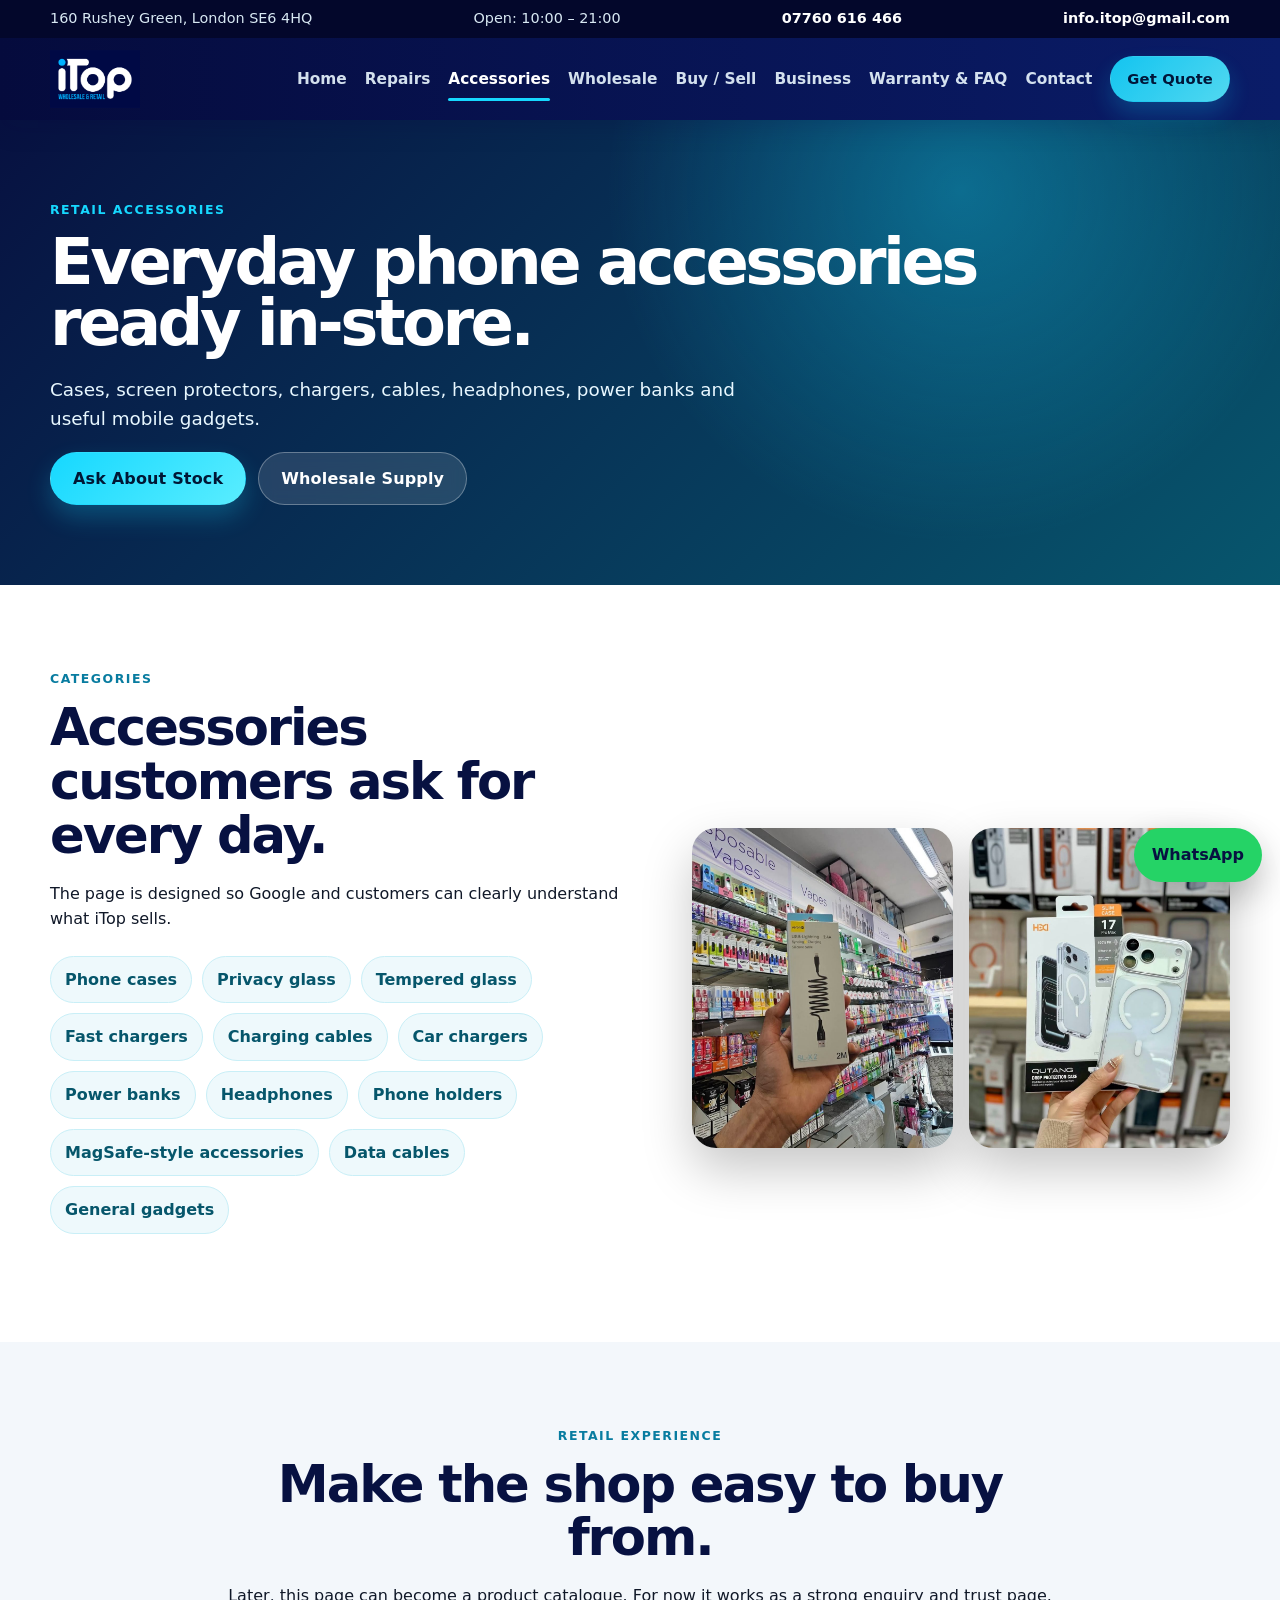
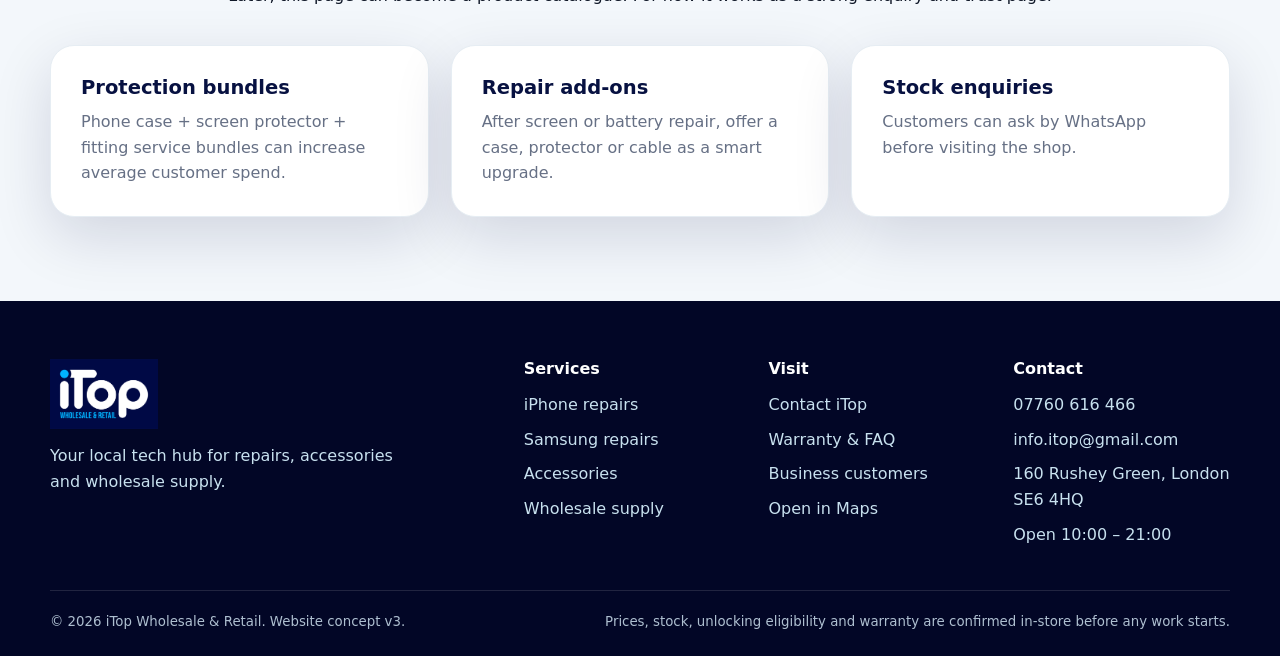
==== accessories.html @ 9099ae8b "Add files via upload updated" ====
<!doctype html>
<html lang="en">
<head>
  <meta charset="utf-8" />
  <meta name="viewport" content="width=device-width, initial-scale=1" />
  <meta name="description" content="Phone cases, screen protectors, chargers, cables, power banks and mobile accessories at iTop in Catford." />
  <meta name="theme-color" content="#050b3d" />
  <title>Accessories | iTop Retail Phone Cases, Chargers & Gadgets</title>
  <link rel="icon" href="assets/images/favicon.png" />
  <link rel="preload" as="image" href="assets/images/itop-logo-white.png" />
  <link rel="stylesheet" href="assets/css/style.css" />
  
  
</head>
<body>
  <a class="skip-link" href="#main">Skip to content</a>

  <header class="site-header" id="top">
    <div class="top-strip">
      <div class="container top-strip__inner">
        <span>160 Rushey Green, London SE6 4HQ</span>
        <span>Open: 10:00 – 21:00</span>
        <a href="tel:+447760616466">07760 616 466</a>
        <a href="mailto:info.itop@gmail.com">info.itop@gmail.com</a>
      </div>
    </div>

    <nav class="navbar" aria-label="Main navigation">
      <div class="container nav-inner">
        <a class="brand" href="index.html" aria-label="iTop home">
          <img src="assets/images/itop-logo-white.png" alt="iTop Wholesale & Retail" />
        </a>
        <button class="nav-toggle" type="button" aria-label="Open menu" aria-expanded="false" data-nav-toggle>
          <span></span><span></span><span></span>
        </button>
        <div class="nav-menu" data-nav-menu>
          <a class="" href="index.html">Home</a>
            <a class="" href="repairs.html">Repairs</a>
            <a class="active" href="accessories.html">Accessories</a>
            <a class="" href="wholesale.html">Wholesale</a>
            <a class="" href="buy-sell.html">Buy / Sell</a>
            <a class="" href="business-customers.html">Business</a>
            <a class="" href="warranty-faq.html">Warranty & FAQ</a>
            <a class="" href="contact.html">Contact</a>
          <a class="btn btn--small btn--cyan" href="contact.html#enquiry">Get Quote</a>
        </div>
      </div>
    </nav>
  </header>

  <main id="main">

    <section class="page-hero page-hero--accessories">
      <div class="container page-hero__inner">
        <p class="eyebrow">Retail accessories</p>
        <h1>Everyday phone accessories ready in-store.</h1>
        <p>Cases, screen protectors, chargers, cables, headphones, power banks and useful mobile gadgets.</p>
        <div class="hero__actions"><a class="btn btn--cyan" href="contact.html#enquiry">Ask About Stock</a><a class="btn btn--ghost" href="wholesale.html">Wholesale Supply</a></div>
      </div>
    </section>

    <section class="section">
      <div class="container accessories-layout accessories-layout--light">
        <div>
          <p class="eyebrow eyebrow--dark">Categories</p>
          <h2>Accessories customers ask for every day.</h2>
          <p>The page is designed so Google and customers can clearly understand what iTop sells.</p>
          <div class="pill-grid pill-grid--light"><span>Phone cases</span><span>Privacy glass</span><span>Tempered glass</span><span>Fast chargers</span><span>Charging cables</span><span>Car chargers</span><span>Power banks</span><span>Headphones</span><span>Phone holders</span><span>MagSafe-style accessories</span><span>Data cables</span><span>General gadgets</span></div>
        </div>
        <div class="image-stack"><img src="assets/images/accessories-wall.jpg" alt="Accessories wall in iTop" /><img src="assets/images/product-case.jpg" alt="Phone case product" /></div>
      </div>
    </section>

    <section class="section section--soft">
      <div class="container">
        <div class="section-head section-head--center"><p class="eyebrow eyebrow--dark">Retail experience</p><h2>Make the shop easy to buy from.</h2><p>Later, this page can become a product catalogue. For now it works as a strong enquiry and trust page.</p></div>
        <div class="grid grid--3">
          <article class="info-card"><h3>Protection bundles</h3><p>Phone case + screen protector + fitting service bundles can increase average customer spend.</p></article>
          <article class="info-card"><h3>Repair add-ons</h3><p>After screen or battery repair, offer a case, protector or cable as a smart upgrade.</p></article>
          <article class="info-card"><h3>Stock enquiries</h3><p>Customers can ask by WhatsApp before visiting the shop.</p></article>
        </div>
      </div>
    </section>

  </main>

  <footer class="footer">
    <div class="container footer__inner">
      <div class="footer__brand">
        <img src="assets/images/itop-logo-white.png" alt="iTop Wholesale & Retail" />
        <p>Your local tech hub for repairs, accessories and wholesale supply.</p>
      </div>
      <div class="footer__columns">
        <div>
          <h3>Services</h3>
          <a href="repairs.html">iPhone repairs</a>
          <a href="repairs.html#samsung">Samsung repairs</a>
          <a href="accessories.html">Accessories</a>
          <a href="wholesale.html">Wholesale supply</a>
        </div>
        <div>
          <h3>Visit</h3>
          <a href="contact.html">Contact iTop</a>
          <a href="warranty-faq.html">Warranty & FAQ</a>
          <a href="business-customers.html">Business customers</a>
          <a href="https://www.google.com/maps/search/?api=1&query=160%20Rushey%20Green%2C%20London%20SE6%204HQ" target="_blank" rel="noopener">Open in Maps</a>
        </div>
        <div>
          <h3>Contact</h3>
          <a href="tel:+447760616466">07760 616 466</a>
          <a href="mailto:info.itop@gmail.com">info.itop@gmail.com</a>
          <span>160 Rushey Green, London SE6 4HQ</span>
          <span>Open 10:00 – 21:00</span>
        </div>
      </div>
    </div>
    <div class="container footer__bottom">
      <small>© <span id="year"></span> iTop Wholesale & Retail. Website concept v3.</small>
      <small>Prices, stock, unlocking eligibility and warranty are confirmed in-store before any work starts.</small>
    </div>
  </footer>

  <a class="floating-whatsapp" href="https://wa.me/447760616466?text=Hi%20iTop%2C%20I%20need%20help%20with%20a%20repair%20or%20product." target="_blank" rel="noopener" aria-label="Chat with iTop on WhatsApp">WhatsApp</a>

  <script src="assets/js/main.js"></script>
</body>
</html>
---- assets/css/style.css ----
:root{
  --navy:#050b3d;
  --navy-2:#081452;
  --cyan:#16d8ff;
  --cyan-2:#09b5dc;
  --ink:#101828;
  --muted:#667085;
  --soft:#f3f7fb;
  --white:#ffffff;
  --line:#e6edf3;
  --shadow:0 20px 60px rgba(5,11,61,.14);
  --radius:24px;
  --container:1180px;
}
*{box-sizing:border-box}
html{scroll-behavior:smooth}
body{margin:0;font-family:Inter, ui-sans-serif, system-ui, -apple-system, BlinkMacSystemFont, "Segoe UI", sans-serif;color:var(--ink);background:#fff;line-height:1.6}
a{color:inherit;text-decoration:none}
img{max-width:100%;display:block}
button,input,select,textarea{font:inherit}
.container{width:min(var(--container),calc(100% - 32px));margin-inline:auto}
.skip-link{position:absolute;left:-999px;top:12px;background:#fff;color:#000;padding:10px 14px;border-radius:10px;z-index:999}
.skip-link:focus{left:12px}
.site-header{position:sticky;top:0;z-index:50;background:var(--navy);box-shadow:0 8px 24px rgba(5,11,61,.16)}
.top-strip{background:#03072b;color:#d8e8f3;font-size:.9rem}
.top-strip__inner{display:flex;gap:18px;align-items:center;justify-content:space-between;min-height:38px;flex-wrap:wrap}
.top-strip a{color:#fff;font-weight:700}
.navbar{background:linear-gradient(90deg,var(--navy),#0a1c68)}
.nav-inner{height:82px;display:flex;align-items:center;justify-content:space-between;gap:22px}
.brand img{height:58px;width:auto;object-fit:contain}
.nav-menu{display:flex;align-items:center;gap:18px;font-weight:700;color:#eaf7ff;font-size:.96rem}
.nav-menu a{opacity:.9;position:relative;white-space:nowrap}
.nav-menu a:hover,.nav-menu a.active{opacity:1;color:#fff}
.nav-menu a.active:after{content:"";position:absolute;left:0;right:0;bottom:-10px;height:3px;border-radius:99px;background:var(--cyan)}
.nav-toggle{display:none;background:transparent;border:0;width:42px;height:42px;gap:6px;flex-direction:column;justify-content:center;align-items:center;cursor:pointer}
.nav-toggle span{display:block;width:24px;height:2px;background:#fff;border-radius:99px}
.btn{display:inline-flex;align-items:center;justify-content:center;gap:8px;border-radius:999px;padding:13px 22px;font-weight:800;letter-spacing:.01em;border:1px solid transparent;transition:.2s ease;cursor:pointer;text-align:center}
.btn:hover{transform:translateY(-2px)}
.btn--small{padding:10px 16px;font-size:.92rem}
.btn--cyan{background:linear-gradient(135deg,var(--cyan),#59edff);color:#001735;box-shadow:0 12px 24px rgba(22,216,255,.24)}
.btn--ghost{background:rgba(255,255,255,.12);border-color:rgba(255,255,255,.3);color:#fff;backdrop-filter:blur(8px)}
.btn--navy{background:var(--navy);color:#fff}
.btn--outline{border-color:#c9d8e8;color:var(--navy);background:#fff}
.btn--full{width:100%}
.hero,.page-hero{position:relative;isolation:isolate;overflow:hidden;background:var(--navy);color:#fff}
.hero{min-height:680px;display:flex;align-items:center}
.hero__bg{position:absolute;inset:0;background:url('../images/shop-front.jpg') center/cover no-repeat;z-index:-2;transform:scale(1.02)}
.hero__overlay{position:absolute;inset:0;background:radial-gradient(circle at 70% 20%,rgba(22,216,255,.28),transparent 34%),linear-gradient(90deg,rgba(5,11,61,.96),rgba(5,11,61,.73) 45%,rgba(5,11,61,.38));z-index:-1}
.hero__content{padding:84px 0;max-width:1180px}
.eyebrow{margin:0 0 12px;color:var(--cyan);font-weight:900;text-transform:uppercase;letter-spacing:.12em;font-size:.78rem}
.eyebrow--dark{color:#087ca0}
h1,.h1{font-size:clamp(2.45rem,6vw,5.2rem);line-height:.96;margin:0 0 20px;letter-spacing:-.055em;max-width:920px}
h2{font-size:clamp(1.9rem,4vw,3.2rem);line-height:1.05;margin:0 0 18px;letter-spacing:-.04em;color:#071141}
h3{font-size:1.22rem;line-height:1.2;margin:0 0 10px;color:#071141}
p{margin:0 0 18px}.hero__lead{font-size:clamp(1.15rem,2.4vw,1.55rem);max-width:720px;color:#eaf7ff}.hero__subline{font-size:1.05rem;color:#cdeefa;font-weight:800}.hero__actions,.section-actions,.visit-actions{display:flex;gap:12px;flex-wrap:wrap;align-items:center}.hero__trust{display:grid;grid-template-columns:repeat(4,minmax(0,1fr));gap:12px;margin-top:38px;max-width:980px}.hero__trust span{padding:14px 16px;border:1px solid rgba(255,255,255,.22);border-radius:18px;background:rgba(255,255,255,.1);backdrop-filter:blur(10px);font-weight:800;color:#fff}.section{padding:84px 0}.section--soft{background:var(--soft)}.section--navy{background:linear-gradient(135deg,var(--navy),#071c66);color:#fff}.section--navy h2,.section--navy h3,.section--navy p{color:#fff}.section--cta{background:linear-gradient(135deg,#071141,#102b88);color:#fff}.section--cta h2{color:#fff}.grid{display:grid;gap:22px}.grid--3{grid-template-columns:repeat(3,minmax(0,1fr))}.grid--4{grid-template-columns:repeat(4,minmax(0,1fr))}.quick-cards{padding:34px 0;background:#fff;margin-top:-64px;position:relative;z-index:4}.service-card,.info-card,.review-card,.warranty-card,.address-card,.repair-panel,.shop-card,.cta-card{border-radius:var(--radius);background:#fff;box-shadow:var(--shadow);border:1px solid var(--line)}.service-card{padding:28px;min-height:238px;transition:.2s ease}.service-card:hover{transform:translateY(-6px);border-color:rgba(22,216,255,.45)}.service-card__icon{display:grid;place-items:center;width:54px;height:54px;border-radius:18px;background:rgba(22,216,255,.14);font-size:1.55rem;margin-bottom:16px}.service-card h2{font-size:1.35rem;margin-bottom:10px}.service-card p,.info-card p,.review-card p,.warranty-card p{color:var(--muted);margin:0}.split{display:grid;grid-template-columns:1.05fr .85fr;gap:42px;align-items:center}.split--reverse{grid-template-columns:.85fr 1.05fr}.split__content>p:not(.eyebrow){font-size:1.05rem;color:var(--muted);max-width:720px}.repair-list,.pill-grid{display:flex;flex-wrap:wrap;gap:10px;margin:24px 0}.repair-list span,.pill-grid span{padding:10px 14px;background:#eef9fc;border:1px solid #c9eff7;color:#06566b;border-radius:999px;font-weight:800}.repair-panel{padding:32px;background:linear-gradient(180deg,#fff,#f7fbff)}.mini-label{display:inline-flex;padding:8px 12px;border-radius:999px;background:#e7fbff;color:#066a82;font-weight:900;font-size:.78rem;text-transform:uppercase;letter-spacing:.1em;margin-bottom:18px}.feature-list,.check-list{padding:0;margin:16px 0 0;list-style:none}.feature-list li,.check-list li{position:relative;padding-left:28px;margin:12px 0;color:#344054}.feature-list li:before,.check-list li:before{content:"✓";position:absolute;left:0;top:0;color:#06a7c8;font-weight:900}.message-preview{margin-top:22px;background:#eef6ff;border:1px solid #d0e6ff;border-radius:18px;padding:18px;color:#123b5f;font-weight:700}.section-head{max-width:850px;margin-bottom:36px}.section-head--center{text-align:center;margin-inline:auto}.warranty-grid{align-items:stretch}.warranty-card{padding:30px}.warranty-card span{display:inline-block;color:#087ca0;font-weight:900;text-transform:uppercase;letter-spacing:.1em;margin-bottom:8px}.warranty-card--featured{background:linear-gradient(135deg,var(--navy),#102b88);color:#fff;transform:scale(1.02)}.warranty-card--featured h3,.warranty-card--featured p{color:#fff}.small-note{margin:22px auto 0;text-align:center;color:var(--muted);font-size:.95rem;max-width:820px}.accessories-layout{display:grid;grid-template-columns:1fr .9fr;gap:44px;align-items:center}.accessories-layout--light h2{color:#071141}.pill-grid span{background:rgba(255,255,255,.1);border-color:rgba(255,255,255,.22);color:#fff}.pill-grid--light span{background:#eef9fc;border-color:#c9eff7;color:#06566b}.image-stack{display:grid;grid-template-columns:1fr 1fr;gap:16px;align-items:end}.image-stack img{height:320px;width:100%;object-fit:cover;border-radius:24px;box-shadow:0 22px 50px rgba(0,0,0,.22)}.image-stack img:first-child{margin-top:48px}.info-card{padding:30px}.review-card{padding:28px}.stars{color:#ffb800;letter-spacing:.08em;font-weight:900;margin-bottom:12px}.review-card strong{display:block;margin-top:18px;color:#071141}.cta-card{padding:38px;background:linear-gradient(135deg,rgba(255,255,255,.12),rgba(255,255,255,.05));border-color:rgba(255,255,255,.18);display:flex;align-items:center;justify-content:space-between;gap:22px}.cta-card p{color:#dbefff}.page-hero{min-height:420px;display:flex;align-items:center;background:radial-gradient(circle at 75% 15%,rgba(22,216,255,.28),transparent 34%),linear-gradient(135deg,var(--navy),#102b88)}.page-hero__inner{padding:80px 0}.page-hero h1{font-size:clamp(2.1rem,5vw,4.4rem);max-width:960px}.page-hero p:not(.eyebrow){max-width:720px;color:#e7f7ff;font-size:1.15rem}.page-hero--accessories{background:radial-gradient(circle at 75% 15%,rgba(22,216,255,.32),transparent 34%),linear-gradient(135deg,#071141,#07566d)}.page-hero--wholesale{background:radial-gradient(circle at 75% 15%,rgba(22,216,255,.28),transparent 34%),linear-gradient(135deg,#050b3d,#174499)}.page-hero--buy{background:radial-gradient(circle at 75% 15%,rgba(22,216,255,.25),transparent 34%),linear-gradient(135deg,#050b3d,#092043)}.page-hero--business{background:radial-gradient(circle at 75% 15%,rgba(22,216,255,.28),transparent 34%),linear-gradient(135deg,#050b3d,#143a68)}.page-hero--warranty{background:radial-gradient(circle at 75% 15%,rgba(22,216,255,.28),transparent 34%),linear-gradient(135deg,#050b3d,#0a2670)}.page-hero--contact{background:radial-gradient(circle at 75% 15%,rgba(22,216,255,.3),transparent 34%),linear-gradient(135deg,#050b3d,#08374a)}.step-list{padding:0;margin:24px 0 0;list-style:none;counter-reset:step}.step-list li{display:grid;grid-template-columns:48px 1fr;gap:14px;align-items:start;margin:18px 0}.step-list li:before{counter-increment:step;content:counter(step);display:grid;place-items:center;width:44px;height:44px;border-radius:16px;background:var(--navy);color:#fff;font-weight:900}.step-list span{display:block;color:var(--muted);margin-top:3px}.shop-card{overflow:hidden}.shop-card img{width:100%;height:430px;object-fit:cover}.enquiry-layout{display:grid;grid-template-columns:.85fr 1fr;gap:40px;align-items:start}.contact-mini{background:rgba(255,255,255,.1);border:1px solid rgba(255,255,255,.18);border-radius:20px;padding:20px;margin-top:24px;color:#eaf7ff}.contact-mini a{color:#fff;font-weight:800}.enquiry-form{display:grid;gap:16px;padding:28px;border-radius:var(--radius);background:#fff;color:var(--ink);box-shadow:var(--shadow)}.enquiry-form label{display:grid;gap:7px;color:#344054;font-weight:800}.enquiry-form input,.enquiry-form select,.enquiry-form textarea{width:100%;border:1px solid #d8e4ef;border-radius:14px;padding:13px 14px;background:#fff;color:#111827;outline:none}.enquiry-form input:focus,.enquiry-form select:focus,.enquiry-form textarea:focus{border-color:var(--cyan);box-shadow:0 0 0 4px rgba(22,216,255,.12)}.email-link{text-align:center;color:#071141;font-weight:900}.form-note{font-size:.92rem;color:var(--muted);text-align:center;margin:0}.visit-layout{display:grid;grid-template-columns:1fr .8fr;gap:38px;align-items:start}.address-card{padding:28px}.address-card img{height:74px;width:auto;margin-bottom:24px}.address-card div{border-top:1px solid var(--line);padding-top:16px;margin-top:16px}.address-card p{margin:4px 0 0;color:var(--muted)}.map-card{border-radius:var(--radius);overflow:hidden;box-shadow:var(--shadow);border:1px solid var(--line);height:420px}.map-card iframe{width:100%;height:100%;border:0}.faq-layout{display:grid;grid-template-columns:.75fr 1fr;gap:40px;align-items:start}.faq-list{display:grid;gap:14px}.faq-list details{border:1px solid var(--line);border-radius:18px;background:#fff;padding:18px 20px;box-shadow:0 10px 26px rgba(5,11,61,.06)}.faq-list summary{cursor:pointer;font-weight:900;color:#071141}.faq-list p{margin:12px 0 0;color:var(--muted)}.footer{background:#020626;color:#dbefff;padding:58px 0 24px}.footer__inner{display:grid;grid-template-columns:.9fr 1.5fr;gap:50px}.footer__brand img{height:70px;width:auto;margin-bottom:14px}.footer__brand p{color:#c8e1ef;max-width:360px}.footer__columns{display:grid;grid-template-columns:repeat(3,minmax(0,1fr));gap:28px}.footer__columns h3{font-size:1rem;color:#fff;margin-bottom:14px}.footer__columns a,.footer__columns span{display:block;color:#c8e1ef;margin:9px 0}.footer__bottom{border-top:1px solid rgba(255,255,255,.12);margin-top:34px;padding-top:20px;display:flex;justify-content:space-between;gap:18px;flex-wrap:wrap;color:#aebfd0}.floating-whatsapp{position:fixed;right:18px;bottom:18px;background:#25d366;color:#071141;font-weight:900;border-radius:999px;padding:14px 18px;box-shadow:0 14px 34px rgba(0,0,0,.24);z-index:60}
@media (max-width:1050px){.nav-menu{position:absolute;left:0;right:0;top:120px;background:#050b3d;display:none;flex-direction:column;align-items:stretch;padding:18px 24px 26px;border-top:1px solid rgba(255,255,255,.12)}.nav-menu.open{display:flex}.nav-menu a{padding:9px 0}.nav-menu a.active:after{display:none}.nav-toggle{display:flex}.hero__trust{grid-template-columns:repeat(2,minmax(0,1fr))}.grid--4{grid-template-columns:repeat(2,minmax(0,1fr))}.grid--3{grid-template-columns:repeat(2,minmax(0,1fr))}.split,.split--reverse,.accessories-layout,.enquiry-layout,.visit-layout,.faq-layout,.footer__inner{grid-template-columns:1fr}.brand img{height:54px}.quick-cards{margin-top:0}.hero{min-height:600px}}
@media (max-width:700px){.top-strip__inner{justify-content:center;text-align:center;gap:8px 14px;padding:8px 0}.nav-inner{height:76px}.brand img{height:46px}.hero{min-height:auto}.hero__content,.page-hero__inner{padding:58px 0}.hero__trust,.grid--4,.grid--3{grid-template-columns:1fr}.section{padding:58px 0}.hero__actions,.section-actions,.visit-actions{align-items:stretch;flex-direction:column}.btn{width:100%}.image-stack{grid-template-columns:1fr}.image-stack img{height:250px}.image-stack img:first-child{margin-top:0}.cta-card{flex-direction:column;align-items:stretch}.footer__columns{grid-template-columns:1fr}.footer__bottom{display:block}.floating-whatsapp{left:18px;text-align:center}.shop-card img{height:280px}.map-card{height:330px}h1,.h1{letter-spacing:-.04em}.page-hero h1{letter-spacing:-.04em}}
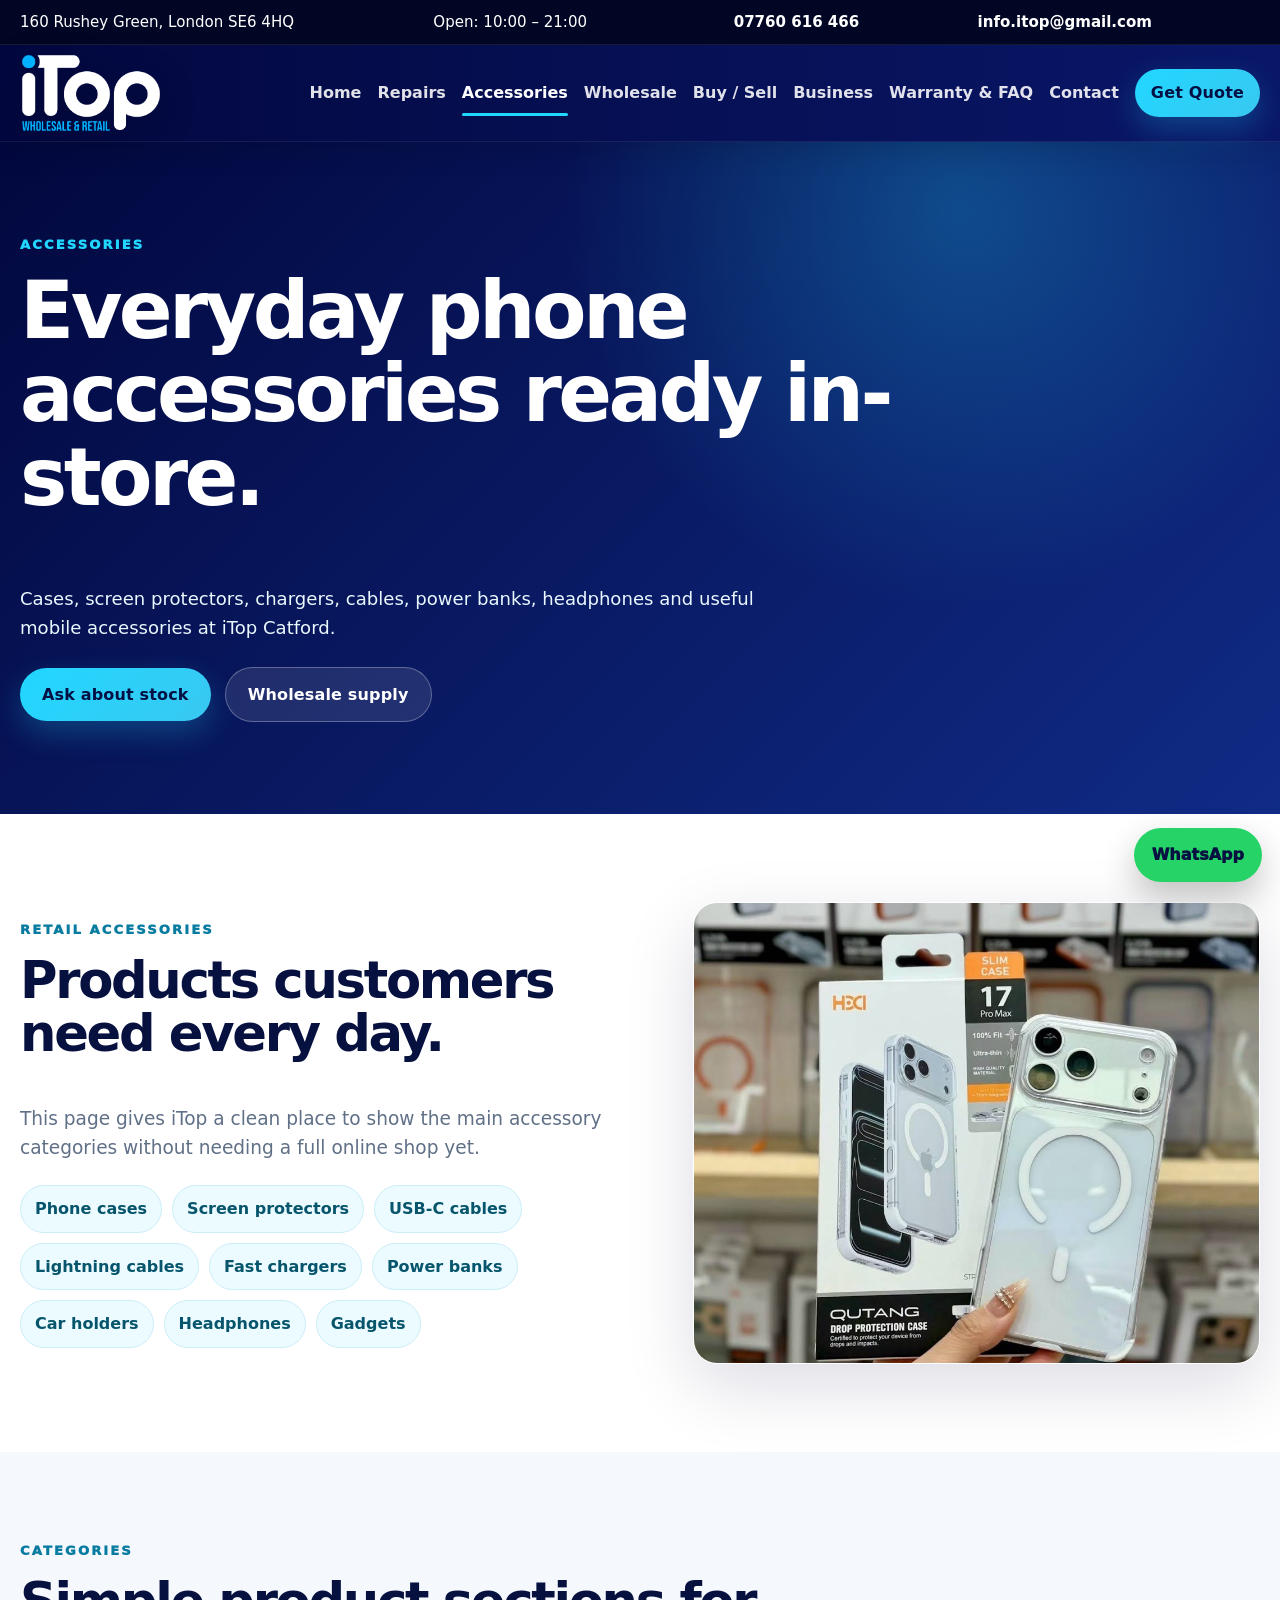
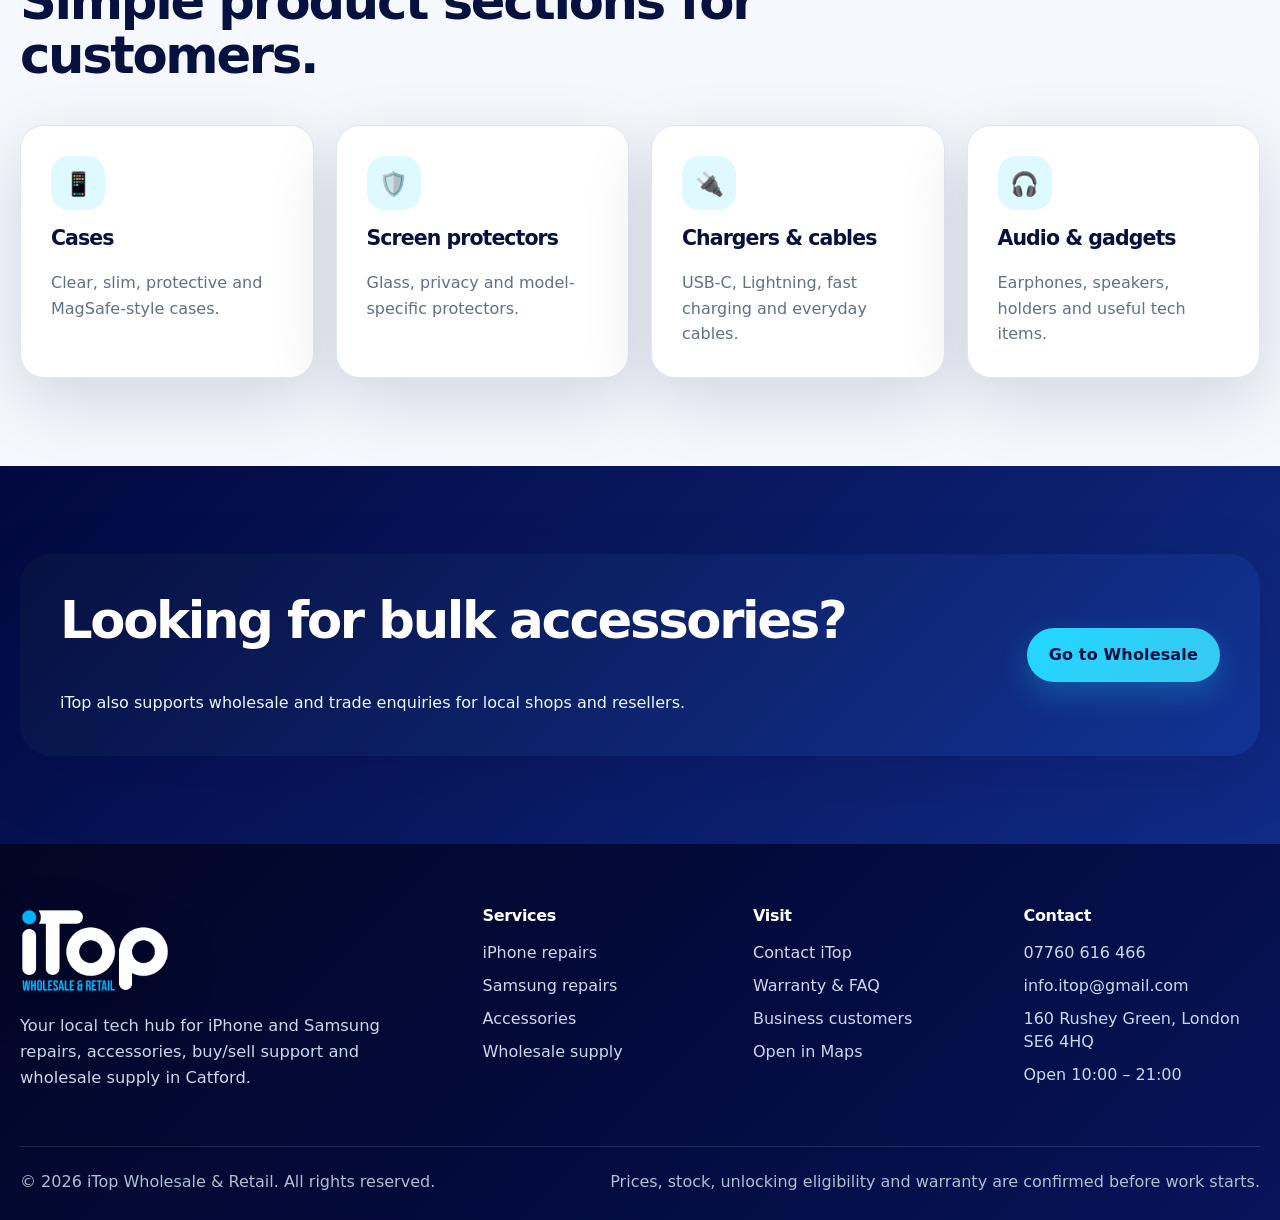
==== commit 13668afc: "Add files via upload" ====
--- a/accessories.html
+++ b/accessories.html
@@ -1,100 +1,73 @@
 <!doctype html>
 <html lang="en">
 <head>
-  <meta charset="utf-8" />
-  <meta name="viewport" content="width=device-width, initial-scale=1" />
-  <meta name="description" content="Phone cases, screen protectors, chargers, cables, power banks and mobile accessories at iTop in Catford." />
-  <meta name="theme-color" content="#050b3d" />
-  <title>Accessories | iTop Retail Phone Cases, Chargers & Gadgets</title>
-  <link rel="icon" href="assets/images/favicon.png" />
-  <link rel="preload" as="image" href="assets/images/itop-logo-white.png" />
-  <link rel="stylesheet" href="assets/css/style.css" />
-  
+  <meta charset="utf-8">
+  <meta name="viewport" content="width=device-width, initial-scale=1">
+  <meta name="description" content="Phone accessories at iTop Catford including cases, screen protectors, chargers, cables, power banks, headphones and gadgets.">
+  <meta name="theme-color" content="#02083f">
+  <title>Accessories | iTop Catford</title>
+  <link rel="icon" href="assets/images/favicon.png">
+  <link rel="preload" as="image" href="assets/images/logo-white-transparent.png">
+  <link rel="stylesheet" href="assets/css/style.css">
   
 </head>
 <body>
-  <a class="skip-link" href="#main">Skip to content</a>
-
-  <header class="site-header" id="top">
-    <div class="top-strip">
-      <div class="container top-strip__inner">
-        <span>160 Rushey Green, London SE6 4HQ</span>
-        <span>Open: 10:00 – 21:00</span>
-        <a href="tel:+447760616466">07760 616 466</a>
-        <a href="mailto:info.itop@gmail.com">info.itop@gmail.com</a>
+<a class="skip-link" href="#main">Skip to content</a>
+<header class="site-header">
+  <div class="top-strip">
+    <div class="container top-strip__inner">
+      <span>160 Rushey Green, London SE6 4HQ</span>
+      <span>Open: 10:00 – 21:00</span>
+      <a href="tel:+447760616466">07760 616 466</a>
+      <a class="hide-small" href="mailto:info.itop@gmail.com">info.itop@gmail.com</a>
+    </div>
+  </div>
+  <nav class="navbar" aria-label="Main navigation">
+    <div class="container nav-inner">
+      <a class="brand" href="index.html" aria-label="iTop home"><img src="assets/images/logo-white-transparent.png" alt="iTop Wholesale & Retail"></a>
+      <button class="nav-toggle" type="button" aria-label="Open menu" aria-expanded="false" data-nav-toggle><span></span><span></span><span></span></button>
+      <div class="nav-menu" data-nav-menu>
+        <a href="index.html" class="">Home</a>
+<a href="repairs.html" class="">Repairs</a>
+<a href="accessories.html" class="active">Accessories</a>
+<a href="wholesale.html" class="">Wholesale</a>
+<a href="buy-sell.html" class="">Buy / Sell</a>
+<a href="business-customers.html" class="">Business</a>
+<a href="warranty-faq.html" class="">Warranty & FAQ</a>
+<a href="contact.html" class="">Contact</a>
+        <a class="btn btn--small btn--cyan" href="contact.html#enquiry">Get Quote</a>
       </div>
     </div>
+  </nav>
+</header>
+<main id="main">
+<section class="page-hero">
+  <div class="container"><p class="eyebrow">Accessories</p><h1>Everyday phone accessories ready in-store.</h1><p>Cases, screen protectors, chargers, cables, power banks, headphones and useful mobile accessories at iTop Catford.</p><div class="section-actions"><a class="btn btn--cyan" href="contact.html#enquiry">Ask about stock</a><a class="btn btn--ghost" href="wholesale.html">Wholesale supply</a></div></div>
+</section>
+<section class="section">
+  <div class="container split">
+    <div><p class="eyebrow eyebrow--dark">Retail accessories</p><h2>Products customers need every day.</h2><p class="lead">This page gives iTop a clean place to show the main accessory categories without needing a full online shop yet.</p><div class="pill-list"><span>Phone cases</span><span>Screen protectors</span><span>USB-C cables</span><span>Lightning cables</span><span>Fast chargers</span><span>Power banks</span><span>Car holders</span><span>Headphones</span><span>Gadgets</span></div></div>
+    <div class="image-card"><img src="assets/images/product-case.jpg" alt="Phone case product at iTop"></div>
+  </div>
+</section>
+<section class="section section--soft">
+  <div class="container"><div class="section-head"><p class="eyebrow eyebrow--dark">Categories</p><h2>Simple product sections for customers.</h2></div><div class="grid grid--4"><article class="card"><span class="card-icon">📱</span><h3>Cases</h3><p>Clear, slim, protective and MagSafe-style cases.</p></article><article class="card"><span class="card-icon">🛡️</span><h3>Screen protectors</h3><p>Glass, privacy and model-specific protectors.</p></article><article class="card"><span class="card-icon">🔌</span><h3>Chargers & cables</h3><p>USB-C, Lightning, fast charging and everyday cables.</p></article><article class="card"><span class="card-icon">🎧</span><h3>Audio & gadgets</h3><p>Earphones, speakers, holders and useful tech items.</p></article></div></div>
+</section>
+<section class="section section--navy"><div class="container cta-band"><div><h2>Looking for bulk accessories?</h2><p>iTop also supports wholesale and trade enquiries for local shops and resellers.</p></div><a class="btn btn--cyan" href="wholesale.html">Go to Wholesale</a></div></section>
 
-    <nav class="navbar" aria-label="Main navigation">
-      <div class="container nav-inner">
-        <a class="brand" href="index.html" aria-label="iTop home">
-          <img src="assets/images/itop-logo-white.png" alt="iTop Wholesale & Retail" />
-        </a>
-        <button class="nav-toggle" type="button" aria-label="Open menu" aria-expanded="false" data-nav-toggle>
-          <span></span><span></span><span></span>
-        </button>
-        <div class="nav-menu" data-nav-menu>
-          <a class="" href="index.html">Home</a>
-            <a class="" href="repairs.html">Repairs</a>
-            <a class="active" href="accessories.html">Accessories</a>
-            <a class="" href="wholesale.html">Wholesale</a>
-            <a class="" href="buy-sell.html">Buy / Sell</a>
-            <a class="" href="business-customers.html">Business</a>
-            <a class="" href="warranty-faq.html">Warranty & FAQ</a>
-            <a class="" href="contact.html">Contact</a>
-          <a class="btn btn--small btn--cyan" href="contact.html#enquiry">Get Quote</a>
-        </div>
-      </div>
-    </nav>
-  </header>
-
-  <main id="main">
-
-    <section class="page-hero page-hero--accessories">
-      <div class="container page-hero__inner">
-        <p class="eyebrow">Retail accessories</p>
-        <h1>Everyday phone accessories ready in-store.</h1>
-        <p>Cases, screen protectors, chargers, cables, headphones, power banks and useful mobile gadgets.</p>
-        <div class="hero__actions"><a class="btn btn--cyan" href="contact.html#enquiry">Ask About Stock</a><a class="btn btn--ghost" href="wholesale.html">Wholesale Supply</a></div>
-      </div>
-    </section>
-
-    <section class="section">
-      <div class="container accessories-layout accessories-layout--light">
-        <div>
-          <p class="eyebrow eyebrow--dark">Categories</p>
-          <h2>Accessories customers ask for every day.</h2>
-          <p>The page is designed so Google and customers can clearly understand what iTop sells.</p>
-          <div class="pill-grid pill-grid--light"><span>Phone cases</span><span>Privacy glass</span><span>Tempered glass</span><span>Fast chargers</span><span>Charging cables</span><span>Car chargers</span><span>Power banks</span><span>Headphones</span><span>Phone holders</span><span>MagSafe-style accessories</span><span>Data cables</span><span>General gadgets</span></div>
-        </div>
-        <div class="image-stack"><img src="assets/images/accessories-wall.jpg" alt="Accessories wall in iTop" /><img src="assets/images/product-case.jpg" alt="Phone case product" /></div>
-      </div>
-    </section>
-
-    <section class="section section--soft">
-      <div class="container">
-        <div class="section-head section-head--center"><p class="eyebrow eyebrow--dark">Retail experience</p><h2>Make the shop easy to buy from.</h2><p>Later, this page can become a product catalogue. For now it works as a strong enquiry and trust page.</p></div>
-        <div class="grid grid--3">
-          <article class="info-card"><h3>Protection bundles</h3><p>Phone case + screen protector + fitting service bundles can increase average customer spend.</p></article>
-          <article class="info-card"><h3>Repair add-ons</h3><p>After screen or battery repair, offer a case, protector or cable as a smart upgrade.</p></article>
-          <article class="info-card"><h3>Stock enquiries</h3><p>Customers can ask by WhatsApp before visiting the shop.</p></article>
-        </div>
-      </div>
-    </section>
-
-  </main>
-
-  <footer class="footer">
-    <div class="container footer__inner">
+</main>
+<footer class="footer">
+  <div class="container">
+    <div class="footer__inner">
       <div class="footer__brand">
-        <img src="assets/images/itop-logo-white.png" alt="iTop Wholesale & Retail" />
-        <p>Your local tech hub for repairs, accessories and wholesale supply.</p>
+        <img src="assets/images/logo-white-transparent.png" alt="iTop Wholesale & Retail">
+        <p>Your local tech hub for iPhone and Samsung repairs, accessories, buy/sell support and wholesale supply in Catford.</p>
       </div>
       <div class="footer__columns">
         <div>
           <h3>Services</h3>
           <a href="repairs.html">iPhone repairs</a>
-          <a href="repairs.html#samsung">Samsung repairs</a>
+          <a href="repairs.html">Samsung repairs</a>
           <a href="accessories.html">Accessories</a>
           <a href="wholesale.html">Wholesale supply</a>
         </div>
@@ -103,7 +76,7 @@
           <a href="contact.html">Contact iTop</a>
           <a href="warranty-faq.html">Warranty & FAQ</a>
           <a href="business-customers.html">Business customers</a>
-          <a href="https://www.google.com/maps/search/?api=1&query=160%20Rushey%20Green%2C%20London%20SE6%204HQ" target="_blank" rel="noopener">Open in Maps</a>
+          <a href="https://www.google.com/maps/search/?api=1&query=160+Rushey+Green+London+SE6+4HQ" target="_blank" rel="noopener">Open in Maps</a>
         </div>
         <div>
           <h3>Contact</h3>
@@ -114,14 +87,13 @@
         </div>
       </div>
     </div>
-    <div class="container footer__bottom">
-      <small>© <span id="year"></span> iTop Wholesale & Retail. Website concept v3.</small>
-      <small>Prices, stock, unlocking eligibility and warranty are confirmed in-store before any work starts.</small>
+    <div class="footer__bottom">
+      <span>© 2026 iTop Wholesale & Retail. All rights reserved.</span>
+      <span>Prices, stock, unlocking eligibility and warranty are confirmed before work starts.</span>
     </div>
-  </footer>
-
-  <a class="floating-whatsapp" href="https://wa.me/447760616466?text=Hi%20iTop%2C%20I%20need%20help%20with%20a%20repair%20or%20product." target="_blank" rel="noopener" aria-label="Chat with iTop on WhatsApp">WhatsApp</a>
-
-  <script src="assets/js/main.js"></script>
+  </div>
+</footer>
+<a class="floating-whatsapp" href="https://wa.me/447760616466?text=Hi%20iTop%2C%20I%20would%20like%20to%20make%20an%20enquiry." target="_blank" rel="noopener">WhatsApp</a>
+<script src="assets/js/main.js"></script>
 </body>
 </html>
--- a/assets/css/style.css
+++ b/assets/css/style.css
@@ -1,17 +1,19 @@
-
 :root{
-  --navy:#050b3d;
-  --navy-2:#081452;
-  --cyan:#16d8ff;
-  --cyan-2:#09b5dc;
-  --ink:#101828;
-  --muted:#667085;
-  --soft:#f3f7fb;
+  --navy:#02083f;
+  --navy-2:#0a1768;
+  --navy-3:#102b86;
+  --cyan:#21d7ff;
+  --cyan-2:#08aede;
+  --green:#25d366;
+  --ink:#06113f;
+  --muted:#607087;
+  --soft:#f5f8fc;
+  --soft-2:#edf4fb;
   --white:#ffffff;
-  --line:#e6edf3;
-  --shadow:0 20px 60px rgba(5,11,61,.14);
+  --line:#dfe8f1;
+  --shadow:0 22px 70px rgba(2,8,63,.14);
   --radius:24px;
-  --container:1180px;
+  --container:1260px;
 }
 *{box-sizing:border-box}
 html{scroll-behavior:smooth}
@@ -19,40 +21,47 @@
 a{color:inherit;text-decoration:none}
 img{max-width:100%;display:block}
 button,input,select,textarea{font:inherit}
-.container{width:min(var(--container),calc(100% - 32px));margin-inline:auto}
-.skip-link{position:absolute;left:-999px;top:12px;background:#fff;color:#000;padding:10px 14px;border-radius:10px;z-index:999}
-.skip-link:focus{left:12px}
-.site-header{position:sticky;top:0;z-index:50;background:var(--navy);box-shadow:0 8px 24px rgba(5,11,61,.16)}
-.top-strip{background:#03072b;color:#d8e8f3;font-size:.9rem}
-.top-strip__inner{display:flex;gap:18px;align-items:center;justify-content:space-between;min-height:38px;flex-wrap:wrap}
-.top-strip a{color:#fff;font-weight:700}
-.navbar{background:linear-gradient(90deg,var(--navy),#0a1c68)}
-.nav-inner{height:82px;display:flex;align-items:center;justify-content:space-between;gap:22px}
-.brand img{height:58px;width:auto;object-fit:contain}
-.nav-menu{display:flex;align-items:center;gap:18px;font-weight:700;color:#eaf7ff;font-size:.96rem}
-.nav-menu a{opacity:.9;position:relative;white-space:nowrap}
-.nav-menu a:hover,.nav-menu a.active{opacity:1;color:#fff}
-.nav-menu a.active:after{content:"";position:absolute;left:0;right:0;bottom:-10px;height:3px;border-radius:99px;background:var(--cyan)}
-.nav-toggle{display:none;background:transparent;border:0;width:42px;height:42px;gap:6px;flex-direction:column;justify-content:center;align-items:center;cursor:pointer}
-.nav-toggle span{display:block;width:24px;height:2px;background:#fff;border-radius:99px}
-.btn{display:inline-flex;align-items:center;justify-content:center;gap:8px;border-radius:999px;padding:13px 22px;font-weight:800;letter-spacing:.01em;border:1px solid transparent;transition:.2s ease;cursor:pointer;text-align:center}
-.btn:hover{transform:translateY(-2px)}
-.btn--small{padding:10px 16px;font-size:.92rem}
-.btn--cyan{background:linear-gradient(135deg,var(--cyan),#59edff);color:#001735;box-shadow:0 12px 24px rgba(22,216,255,.24)}
-.btn--ghost{background:rgba(255,255,255,.12);border-color:rgba(255,255,255,.3);color:#fff;backdrop-filter:blur(8px)}
-.btn--navy{background:var(--navy);color:#fff}
-.btn--outline{border-color:#c9d8e8;color:var(--navy);background:#fff}
-.btn--full{width:100%}
-.hero,.page-hero{position:relative;isolation:isolate;overflow:hidden;background:var(--navy);color:#fff}
-.hero{min-height:680px;display:flex;align-items:center}
-.hero__bg{position:absolute;inset:0;background:url('../images/shop-front.jpg') center/cover no-repeat;z-index:-2;transform:scale(1.02)}
-.hero__overlay{position:absolute;inset:0;background:radial-gradient(circle at 70% 20%,rgba(22,216,255,.28),transparent 34%),linear-gradient(90deg,rgba(5,11,61,.96),rgba(5,11,61,.73) 45%,rgba(5,11,61,.38));z-index:-1}
-.hero__content{padding:84px 0;max-width:1180px}
-.eyebrow{margin:0 0 12px;color:var(--cyan);font-weight:900;text-transform:uppercase;letter-spacing:.12em;font-size:.78rem}
-.eyebrow--dark{color:#087ca0}
-h1,.h1{font-size:clamp(2.45rem,6vw,5.2rem);line-height:.96;margin:0 0 20px;letter-spacing:-.055em;max-width:920px}
-h2{font-size:clamp(1.9rem,4vw,3.2rem);line-height:1.05;margin:0 0 18px;letter-spacing:-.04em;color:#071141}
-h3{font-size:1.22rem;line-height:1.2;margin:0 0 10px;color:#071141}
-p{margin:0 0 18px}.hero__lead{font-size:clamp(1.15rem,2.4vw,1.55rem);max-width:720px;color:#eaf7ff}.hero__subline{font-size:1.05rem;color:#cdeefa;font-weight:800}.hero__actions,.section-actions,.visit-actions{display:flex;gap:12px;flex-wrap:wrap;align-items:center}.hero__trust{display:grid;grid-template-columns:repeat(4,minmax(0,1fr));gap:12px;margin-top:38px;max-width:980px}.hero__trust span{padding:14px 16px;border:1px solid rgba(255,255,255,.22);border-radius:18px;background:rgba(255,255,255,.1);backdrop-filter:blur(10px);font-weight:800;color:#fff}.section{padding:84px 0}.section--soft{background:var(--soft)}.section--navy{background:linear-gradient(135deg,var(--navy),#071c66);color:#fff}.section--navy h2,.section--navy h3,.section--navy p{color:#fff}.section--cta{background:linear-gradient(135deg,#071141,#102b88);color:#fff}.section--cta h2{color:#fff}.grid{display:grid;gap:22px}.grid--3{grid-template-columns:repeat(3,minmax(0,1fr))}.grid--4{grid-template-columns:repeat(4,minmax(0,1fr))}.quick-cards{padding:34px 0;background:#fff;margin-top:-64px;position:relative;z-index:4}.service-card,.info-card,.review-card,.warranty-card,.address-card,.repair-panel,.shop-card,.cta-card{border-radius:var(--radius);background:#fff;box-shadow:var(--shadow);border:1px solid var(--line)}.service-card{padding:28px;min-height:238px;transition:.2s ease}.service-card:hover{transform:translateY(-6px);border-color:rgba(22,216,255,.45)}.service-card__icon{display:grid;place-items:center;width:54px;height:54px;border-radius:18px;background:rgba(22,216,255,.14);font-size:1.55rem;margin-bottom:16px}.service-card h2{font-size:1.35rem;margin-bottom:10px}.service-card p,.info-card p,.review-card p,.warranty-card p{color:var(--muted);margin:0}.split{display:grid;grid-template-columns:1.05fr .85fr;gap:42px;align-items:center}.split--reverse{grid-template-columns:.85fr 1.05fr}.split__content>p:not(.eyebrow){font-size:1.05rem;color:var(--muted);max-width:720px}.repair-list,.pill-grid{display:flex;flex-wrap:wrap;gap:10px;margin:24px 0}.repair-list span,.pill-grid span{padding:10px 14px;background:#eef9fc;border:1px solid #c9eff7;color:#06566b;border-radius:999px;font-weight:800}.repair-panel{padding:32px;background:linear-gradient(180deg,#fff,#f7fbff)}.mini-label{display:inline-flex;padding:8px 12px;border-radius:999px;background:#e7fbff;color:#066a82;font-weight:900;font-size:.78rem;text-transform:uppercase;letter-spacing:.1em;margin-bottom:18px}.feature-list,.check-list{padding:0;margin:16px 0 0;list-style:none}.feature-list li,.check-list li{position:relative;padding-left:28px;margin:12px 0;color:#344054}.feature-list li:before,.check-list li:before{content:"✓";position:absolute;left:0;top:0;color:#06a7c8;font-weight:900}.message-preview{margin-top:22px;background:#eef6ff;border:1px solid #d0e6ff;border-radius:18px;padding:18px;color:#123b5f;font-weight:700}.section-head{max-width:850px;margin-bottom:36px}.section-head--center{text-align:center;margin-inline:auto}.warranty-grid{align-items:stretch}.warranty-card{padding:30px}.warranty-card span{display:inline-block;color:#087ca0;font-weight:900;text-transform:uppercase;letter-spacing:.1em;margin-bottom:8px}.warranty-card--featured{background:linear-gradient(135deg,var(--navy),#102b88);color:#fff;transform:scale(1.02)}.warranty-card--featured h3,.warranty-card--featured p{color:#fff}.small-note{margin:22px auto 0;text-align:center;color:var(--muted);font-size:.95rem;max-width:820px}.accessories-layout{display:grid;grid-template-columns:1fr .9fr;gap:44px;align-items:center}.accessories-layout--light h2{color:#071141}.pill-grid span{background:rgba(255,255,255,.1);border-color:rgba(255,255,255,.22);color:#fff}.pill-grid--light span{background:#eef9fc;border-color:#c9eff7;color:#06566b}.image-stack{display:grid;grid-template-columns:1fr 1fr;gap:16px;align-items:end}.image-stack img{height:320px;width:100%;object-fit:cover;border-radius:24px;box-shadow:0 22px 50px rgba(0,0,0,.22)}.image-stack img:first-child{margin-top:48px}.info-card{padding:30px}.review-card{padding:28px}.stars{color:#ffb800;letter-spacing:.08em;font-weight:900;margin-bottom:12px}.review-card strong{display:block;margin-top:18px;color:#071141}.cta-card{padding:38px;background:linear-gradient(135deg,rgba(255,255,255,.12),rgba(255,255,255,.05));border-color:rgba(255,255,255,.18);display:flex;align-items:center;justify-content:space-between;gap:22px}.cta-card p{color:#dbefff}.page-hero{min-height:420px;display:flex;align-items:center;background:radial-gradient(circle at 75% 15%,rgba(22,216,255,.28),transparent 34%),linear-gradient(135deg,var(--navy),#102b88)}.page-hero__inner{padding:80px 0}.page-hero h1{font-size:clamp(2.1rem,5vw,4.4rem);max-width:960px}.page-hero p:not(.eyebrow){max-width:720px;color:#e7f7ff;font-size:1.15rem}.page-hero--accessories{background:radial-gradient(circle at 75% 15%,rgba(22,216,255,.32),transparent 34%),linear-gradient(135deg,#071141,#07566d)}.page-hero--wholesale{background:radial-gradient(circle at 75% 15%,rgba(22,216,255,.28),transparent 34%),linear-gradient(135deg,#050b3d,#174499)}.page-hero--buy{background:radial-gradient(circle at 75% 15%,rgba(22,216,255,.25),transparent 34%),linear-gradient(135deg,#050b3d,#092043)}.page-hero--business{background:radial-gradient(circle at 75% 15%,rgba(22,216,255,.28),transparent 34%),linear-gradient(135deg,#050b3d,#143a68)}.page-hero--warranty{background:radial-gradient(circle at 75% 15%,rgba(22,216,255,.28),transparent 34%),linear-gradient(135deg,#050b3d,#0a2670)}.page-hero--contact{background:radial-gradient(circle at 75% 15%,rgba(22,216,255,.3),transparent 34%),linear-gradient(135deg,#050b3d,#08374a)}.step-list{padding:0;margin:24px 0 0;list-style:none;counter-reset:step}.step-list li{display:grid;grid-template-columns:48px 1fr;gap:14px;align-items:start;margin:18px 0}.step-list li:before{counter-increment:step;content:counter(step);display:grid;place-items:center;width:44px;height:44px;border-radius:16px;background:var(--navy);color:#fff;font-weight:900}.step-list span{display:block;color:var(--muted);margin-top:3px}.shop-card{overflow:hidden}.shop-card img{width:100%;height:430px;object-fit:cover}.enquiry-layout{display:grid;grid-template-columns:.85fr 1fr;gap:40px;align-items:start}.contact-mini{background:rgba(255,255,255,.1);border:1px solid rgba(255,255,255,.18);border-radius:20px;padding:20px;margin-top:24px;color:#eaf7ff}.contact-mini a{color:#fff;font-weight:800}.enquiry-form{display:grid;gap:16px;padding:28px;border-radius:var(--radius);background:#fff;color:var(--ink);box-shadow:var(--shadow)}.enquiry-form label{display:grid;gap:7px;color:#344054;font-weight:800}.enquiry-form input,.enquiry-form select,.enquiry-form textarea{width:100%;border:1px solid #d8e4ef;border-radius:14px;padding:13px 14px;background:#fff;color:#111827;outline:none}.enquiry-form input:focus,.enquiry-form select:focus,.enquiry-form textarea:focus{border-color:var(--cyan);box-shadow:0 0 0 4px rgba(22,216,255,.12)}.email-link{text-align:center;color:#071141;font-weight:900}.form-note{font-size:.92rem;color:var(--muted);text-align:center;margin:0}.visit-layout{display:grid;grid-template-columns:1fr .8fr;gap:38px;align-items:start}.address-card{padding:28px}.address-card img{height:74px;width:auto;margin-bottom:24px}.address-card div{border-top:1px solid var(--line);padding-top:16px;margin-top:16px}.address-card p{margin:4px 0 0;color:var(--muted)}.map-card{border-radius:var(--radius);overflow:hidden;box-shadow:var(--shadow);border:1px solid var(--line);height:420px}.map-card iframe{width:100%;height:100%;border:0}.faq-layout{display:grid;grid-template-columns:.75fr 1fr;gap:40px;align-items:start}.faq-list{display:grid;gap:14px}.faq-list details{border:1px solid var(--line);border-radius:18px;background:#fff;padding:18px 20px;box-shadow:0 10px 26px rgba(5,11,61,.06)}.faq-list summary{cursor:pointer;font-weight:900;color:#071141}.faq-list p{margin:12px 0 0;color:var(--muted)}.footer{background:#020626;color:#dbefff;padding:58px 0 24px}.footer__inner{display:grid;grid-template-columns:.9fr 1.5fr;gap:50px}.footer__brand img{height:70px;width:auto;margin-bottom:14px}.footer__brand p{color:#c8e1ef;max-width:360px}.footer__columns{display:grid;grid-template-columns:repeat(3,minmax(0,1fr));gap:28px}.footer__columns h3{font-size:1rem;color:#fff;margin-bottom:14px}.footer__columns a,.footer__columns span{display:block;color:#c8e1ef;margin:9px 0}.footer__bottom{border-top:1px solid rgba(255,255,255,.12);margin-top:34px;padding-top:20px;display:flex;justify-content:space-between;gap:18px;flex-wrap:wrap;color:#aebfd0}.floating-whatsapp{position:fixed;right:18px;bottom:18px;background:#25d366;color:#071141;font-weight:900;border-radius:999px;padding:14px 18px;box-shadow:0 14px 34px rgba(0,0,0,.24);z-index:60}
-@media (max-width:1050px){.nav-menu{position:absolute;left:0;right:0;top:120px;background:#050b3d;display:none;flex-direction:column;align-items:stretch;padding:18px 24px 26px;border-top:1px solid rgba(255,255,255,.12)}.nav-menu.open{display:flex}.nav-menu a{padding:9px 0}.nav-menu a.active:after{display:none}.nav-toggle{display:flex}.hero__trust{grid-template-columns:repeat(2,minmax(0,1fr))}.grid--4{grid-template-columns:repeat(2,minmax(0,1fr))}.grid--3{grid-template-columns:repeat(2,minmax(0,1fr))}.split,.split--reverse,.accessories-layout,.enquiry-layout,.visit-layout,.faq-layout,.footer__inner{grid-template-columns:1fr}.brand img{height:54px}.quick-cards{margin-top:0}.hero{min-height:600px}}
-@media (max-width:700px){.top-strip__inner{justify-content:center;text-align:center;gap:8px 14px;padding:8px 0}.nav-inner{height:76px}.brand img{height:46px}.hero{min-height:auto}.hero__content,.page-hero__inner{padding:58px 0}.hero__trust,.grid--4,.grid--3{grid-template-columns:1fr}.section{padding:58px 0}.hero__actions,.section-actions,.visit-actions{align-items:stretch;flex-direction:column}.btn{width:100%}.image-stack{grid-template-columns:1fr}.image-stack img{height:250px}.image-stack img:first-child{margin-top:0}.cta-card{flex-direction:column;align-items:stretch}.footer__columns{grid-template-columns:1fr}.footer__bottom{display:block}.floating-whatsapp{left:18px;text-align:center}.shop-card img{height:280px}.map-card{height:330px}h1,.h1{letter-spacing:-.04em}.page-hero h1{letter-spacing:-.04em}}
+.skip-link{position:absolute;left:-999px;top:auto;width:1px;height:1px;overflow:hidden}
+.skip-link:focus{left:16px;top:16px;width:auto;height:auto;background:#fff;color:var(--ink);padding:10px 14px;border-radius:12px;z-index:999}
+.container{width:min(var(--container),calc(100% - 40px));margin-inline:auto}
+.top-strip{background:#020625;color:#fff;font-size:.94rem;border-bottom:1px solid rgba(255,255,255,.08)}
+.top-strip__inner{min-height:44px;display:grid;grid-template-columns:1.4fr 1fr .8fr 1fr;align-items:center;gap:18px}
+.top-strip a{font-weight:800;color:#fff}.top-strip .hide-small{white-space:nowrap}
+.site-header{position:sticky;top:0;z-index:50;background:rgba(2,8,63,.96);backdrop-filter:blur(16px);box-shadow:0 10px 26px rgba(0,0,0,.12)}
+.navbar{position:relative;background:linear-gradient(90deg,var(--navy),var(--navy-2))}
+.nav-inner{height:96px;display:flex;align-items:center;justify-content:space-between;gap:28px}
+.brand{display:flex;align-items:center;flex:0 0 auto}.brand img{width:158px;height:auto;filter:drop-shadow(0 10px 18px rgba(0,0,0,.18))}
+.nav-menu{display:flex;align-items:center;gap:22px;font-weight:850;color:rgba(255,255,255,.88)}
+.nav-menu a{position:relative;white-space:nowrap;transition:.18s ease}.nav-menu a:hover,.nav-menu a.active{color:#fff}.nav-menu a.active::after{content:"";position:absolute;left:0;right:0;bottom:-10px;height:3px;border-radius:999px;background:var(--cyan)}
+.nav-toggle{display:none;flex-direction:column;gap:5px;width:46px;height:46px;border:1px solid rgba(255,255,255,.22);border-radius:14px;background:rgba(255,255,255,.06);align-items:center;justify-content:center}.nav-toggle span{display:block;width:21px;height:2px;background:#fff;border-radius:999px}
+.btn{display:inline-flex;align-items:center;justify-content:center;gap:8px;border:0;border-radius:999px;padding:14px 22px;font-weight:900;letter-spacing:.01em;cursor:pointer;transition:.18s ease;min-height:50px}.btn:hover{transform:translateY(-2px)}.btn--cyan{background:linear-gradient(135deg,var(--cyan),#39c8f1);color:#021044;box-shadow:0 12px 30px rgba(33,215,255,.24)}.btn--dark{background:var(--navy);color:#fff}.btn--ghost{background:rgba(255,255,255,.1);color:#fff;border:1px solid rgba(255,255,255,.28)}.btn--white{background:#fff;color:var(--navy)}.btn--outline{border:1px solid var(--line);background:#fff;color:var(--ink)}.btn--small{padding:11px 18px;min-height:44px}.btn--full{width:100%}
+.section-actions,.hero-actions,.visit-actions{display:flex;gap:14px;flex-wrap:wrap;align-items:center}
+.eyebrow{margin:0 0 14px;color:var(--cyan);font-weight:950;text-transform:uppercase;letter-spacing:.16em;font-size:.82rem}.eyebrow--dark{color:#087ca0}
+h1,h2,h3,p{margin-top:0}h1,h2,h3{line-height:1.05;letter-spacing:-.045em;color:var(--ink)}h1{font-size:clamp(2.55rem,6.2vw,5.85rem)}h2{font-size:clamp(2rem,4vw,3.65rem)}h3{font-size:1.28rem}.lead{font-size:1.16rem;color:var(--muted);max-width:760px}.muted{color:var(--muted)}.small-note{font-size:.94rem;color:var(--muted)}
+.hero{position:relative;min-height:690px;display:flex;align-items:center;overflow:hidden;color:#fff;background:var(--navy)}.hero::before{content:"";position:absolute;inset:0;background:url('../images/shop-front.jpg') center/cover no-repeat;transform:scale(1.02)}.hero::after{content:"";position:absolute;inset:0;background:linear-gradient(90deg,rgba(2,8,63,.96) 0%,rgba(2,8,63,.86) 42%,rgba(2,8,63,.48) 100%),linear-gradient(0deg,rgba(2,8,63,.32),rgba(2,8,63,.1))}.hero-content{position:relative;z-index:2;padding:82px 0 118px;max-width:1030px}.hero h1{color:#fff;max-width:940px;margin-bottom:22px}.hero .lead{color:#eefaff;font-size:clamp(1.1rem,2vw,1.38rem)}.hero-subline{color:#fff;font-weight:900;margin:16px 0 28px}.trust-row{display:grid;grid-template-columns:repeat(4,minmax(0,1fr));gap:12px;margin-top:34px;max-width:1040px}.trust-row span{display:flex;align-items:center;gap:9px;padding:13px 14px;border:1px solid rgba(255,255,255,.22);border-radius:18px;background:rgba(255,255,255,.1);backdrop-filter:blur(10px);font-weight:850;color:#fff}.trust-row span::before{content:"✓";display:grid;place-items:center;width:22px;height:22px;border-radius:50%;background:rgba(33,215,255,.22);color:var(--cyan);font-size:.82rem;flex:0 0 auto}
+.section{padding:88px 0}.section--soft{background:var(--soft)}.section--navy{background:linear-gradient(135deg,var(--navy),var(--navy-3));color:#fff}.section--navy h2,.section--navy h3,.section--navy p{color:#fff}.section--tight{padding:60px 0}.section-head{max-width:850px;margin-bottom:34px}.section-head--center{text-align:center;margin-inline:auto}.section-head--center .lead{margin-inline:auto}
+.grid{display:grid;gap:22px}.grid--2{grid-template-columns:repeat(2,minmax(0,1fr))}.grid--3{grid-template-columns:repeat(3,minmax(0,1fr))}.grid--4{grid-template-columns:repeat(4,minmax(0,1fr))}
+.card{background:#fff;border:1px solid var(--line);border-radius:var(--radius);box-shadow:var(--shadow);padding:30px;overflow:hidden}.card p{color:var(--muted);margin-bottom:0}.card--hover{transition:.18s ease}.card--hover:hover{transform:translateY(-5px);border-color:rgba(33,215,255,.55)}.card-icon{display:grid;place-items:center;width:54px;height:54px;border-radius:18px;background:rgba(33,215,255,.15);font-size:1.45rem;margin-bottom:18px}.quick-cards{padding:0 0 34px;background:#fff;position:relative;z-index:4}.quick-cards .container{margin-top:-70px}.quick-card{min-height:310px;display:flex;flex-direction:column;justify-content:flex-start;position:relative}.quick-card h2{font-size:clamp(2.05rem,2.4vw,2.28rem);line-height:1.06;letter-spacing:-.045em;overflow-wrap:normal}.quick-card p{font-size:1.02rem}.quick-card .card-icon{margin-bottom:28px}
+.split{display:grid;grid-template-columns:1.05fr .95fr;gap:46px;align-items:center}.split--reverse{grid-template-columns:.95fr 1.05fr}.image-card{overflow:hidden;border-radius:var(--radius);box-shadow:var(--shadow);border:1px solid rgba(255,255,255,.16);background:#fff}.image-card img{width:100%;height:460px;object-fit:cover}.image-card--small img{height:360px}.feature-list{list-style:none;margin:22px 0 0;padding:0;display:grid;gap:12px}.feature-list li{position:relative;padding-left:30px;color:#344054}.section--navy .feature-list li{color:#e9f7ff}.feature-list li::before{content:"✓";position:absolute;left:0;top:0;color:var(--cyan);font-weight:950}.pill-list{display:flex;flex-wrap:wrap;gap:10px;margin-top:22px}.pill-list span{border:1px solid #cbeef7;background:#ecfbff;color:#06556c;border-radius:999px;padding:10px 14px;font-weight:850}.section--navy .pill-list span{background:rgba(255,255,255,.1);border-color:rgba(255,255,255,.22);color:#fff}.warranty-card span{display:inline-block;color:#087ca0;font-weight:950;text-transform:uppercase;letter-spacing:.12em;margin-bottom:10px}.warranty-card--featured{background:linear-gradient(135deg,var(--navy),var(--navy-3));color:#fff;transform:translateY(-6px)}.warranty-card--featured h3,.warranty-card--featured p,.warranty-card--featured span{color:#fff}.review-card .stars{color:#ffb800;letter-spacing:.07em;font-weight:950;margin-bottom:10px}.review-card strong{display:block;margin-top:18px;color:var(--ink)}
+.page-hero{background:radial-gradient(circle at 75% 10%,rgba(33,215,255,.26),transparent 35%),linear-gradient(135deg,var(--navy),var(--navy-3));color:#fff;padding:92px 0}.page-hero h1{color:#fff;max-width:1000px}.page-hero p:not(.eyebrow){color:#e9f7ff;max-width:760px;font-size:1.13rem}.page-hero .section-actions{margin-top:24px}.page-hero--photo{position:relative;overflow:hidden}.page-hero--photo::before{content:"";position:absolute;inset:0;background:url('../images/shop-front.jpg') center/cover no-repeat;opacity:.18}.page-hero--photo .container{position:relative;z-index:1}.category-grid .card{min-height:210px}.process{counter-reset:step}.process .card{position:relative;padding-left:82px}.process .card::before{counter-increment:step;content:counter(step);position:absolute;left:26px;top:28px;display:grid;place-items:center;width:42px;height:42px;border-radius:15px;background:var(--navy);color:#fff;font-weight:950}
+.enquiry-layout{display:grid;grid-template-columns:.85fr 1.15fr;gap:42px;align-items:start}.enquiry-box{background:rgba(255,255,255,.1);border:1px solid rgba(255,255,255,.16);border-radius:var(--radius);padding:24px;margin-top:24px}.enquiry-form{display:grid;gap:16px;background:#fff;color:var(--ink);border-radius:var(--radius);padding:30px;box-shadow:var(--shadow);border:1px solid var(--line)}.enquiry-form label{display:grid;gap:7px;font-weight:850;color:#344054}.enquiry-form input,.enquiry-form select,.enquiry-form textarea{width:100%;border:1px solid #d8e4ef;border-radius:15px;padding:13px 14px;outline:none;color:#111827;background:#fff}.enquiry-form input:focus,.enquiry-form select:focus,.enquiry-form textarea:focus{border-color:var(--cyan);box-shadow:0 0 0 4px rgba(33,215,255,.14)}.form-row{display:grid;grid-template-columns:1fr 1fr;gap:14px}.form-note{text-align:center;color:var(--muted);font-size:.92rem;margin:0}.direct-contact{display:grid;gap:12px;margin-top:20px}.direct-contact a{font-weight:900;color:#fff}.contact-grid{display:grid;grid-template-columns:1fr .95fr;gap:30px;align-items:start}.contact-card{padding:0;overflow:hidden}.contact-card__body{padding:28px}.contact-item{border-top:1px solid var(--line);padding-top:16px;margin-top:16px}.contact-item strong{display:block;margin-bottom:4px}.contact-item p,.contact-item a{color:var(--muted);font-weight:750}.map-card{height:460px;border-radius:var(--radius);overflow:hidden;border:1px solid var(--line);box-shadow:var(--shadow)}.map-card iframe{width:100%;height:100%;border:0}.faq-layout{display:grid;grid-template-columns:.75fr 1.25fr;gap:42px}.faq-list{display:grid;gap:14px}.faq-list details{background:#fff;border:1px solid var(--line);border-radius:20px;padding:20px 22px;box-shadow:0 12px 28px rgba(2,8,63,.06)}.faq-list summary{cursor:pointer;font-weight:950;color:var(--ink)}.faq-list p{margin:12px 0 0;color:var(--muted)}
+.cta-band{background:linear-gradient(135deg,#071141,#123394);color:#fff;border-radius:32px;padding:40px;display:flex;justify-content:space-between;gap:24px;align-items:center;box-shadow:var(--shadow)}.cta-band h2,.cta-band p{color:#fff}.cta-band p{margin-bottom:0;color:#eaf7ff}.footer{background:linear-gradient(135deg,#020625 0%,#030b3f 55%,#07145a 100%);color:#dbefff;padding:64px 0 26px}.footer__inner{display:grid;grid-template-columns:minmax(280px,.85fr) 1.65fr;gap:62px;align-items:start}.footer__brand img{width:150px;height:auto;margin-bottom:20px;filter:drop-shadow(0 16px 24px rgba(0,0,0,.28))}.footer__brand p{color:#c9d9ea;max-width:430px;font-size:1.02rem}.footer__columns{display:grid;grid-template-columns:repeat(3,minmax(0,1fr));gap:34px}.footer__columns h3{color:#fff;font-size:1rem;margin-bottom:16px;letter-spacing:-.02em}.footer__columns a,.footer__columns span{display:block;color:#c9d9ea;margin:10px 0}.footer__columns a:hover{color:#fff}.footer__bottom{border-top:1px solid rgba(255,255,255,.12);margin-top:38px;padding-top:22px;display:flex;gap:18px;justify-content:space-between;flex-wrap:wrap;color:#aebfd0}.floating-whatsapp{position:fixed;right:18px;bottom:18px;background:var(--green);color:#071141;font-weight:950;border-radius:999px;padding:14px 18px;box-shadow:0 14px 34px rgba(0,0,0,.24);z-index:60}
+
+/* v5 polish */
+.navbar{border-bottom:1px solid rgba(255,255,255,.07)}
+.top-strip a:hover,.footer a:hover{text-decoration:none}
+.quick-card::after{content:"";position:absolute;right:-46px;bottom:-46px;width:120px;height:120px;border-radius:50%;background:rgba(33,215,255,.08);transition:.18s ease}.quick-card:hover::after{transform:scale(1.12)}
+.quick-card h2{margin-bottom:24px}.quick-card p{margin-top:auto;max-width:260px}
+.category-grid .card h3{font-size:1.22rem}.category-grid .card p{font-size:1rem}
+.process .card h3{font-size:1.12rem;margin-bottom:8px}.process .card p{font-size:.98rem}
+.direct-contact a{display:inline-flex;align-items:center;gap:8px}
+.enquiry-form .btn{margin-top:4px}
+.footer__brand{padding-right:10px}.footer__brand img{background:transparent!important}.footer__columns a,.footer__columns span{line-height:1.45}
+.footer__bottom span:last-child{text-align:right;max-width:650px}
+@media (min-width:1101px) and (max-width:1320px){.nav-menu{gap:16px}.nav-menu .btn--small{padding-left:16px;padding-right:16px}.quick-card h2{font-size:2.05rem}.quick-card{min-height:292px}.brand img{width:142px}}
+@media (min-width:1101px){.split .process.grid--2{grid-template-columns:1fr 1fr}.process .card{min-height:138px}}
+
+@media (max-width:1100px){.top-strip__inner{grid-template-columns:1fr 1fr}.nav-toggle{display:flex}.nav-menu{position:absolute;left:0;right:0;top:100%;background:#02083f;display:none;flex-direction:column;align-items:stretch;padding:18px 22px 24px;border-top:1px solid rgba(255,255,255,.12);box-shadow:0 18px 30px rgba(0,0,0,.22)}.nav-menu.open{display:flex}.nav-menu a{padding:8px 0}.nav-menu a.active::after{display:none}.trust-row,.grid--4{grid-template-columns:repeat(2,minmax(0,1fr))}.grid--3{grid-template-columns:repeat(2,minmax(0,1fr))}.split,.split--reverse,.enquiry-layout,.contact-grid,.faq-layout,.footer__inner{grid-template-columns:1fr}.hero{min-height:640px}.image-card img{height:360px}}
+@media (max-width:720px){.container{width:min(100% - 28px,var(--container))}.top-strip__inner{display:flex;flex-wrap:wrap;justify-content:center;text-align:center;gap:8px 16px;min-height:auto;padding:9px 0}.top-strip .hide-small{display:none}.nav-inner{height:78px}.brand img{width:118px}.hero{min-height:auto}.hero-content{padding:62px 0 82px}.hero h1{font-size:clamp(2.2rem,12vw,3.6rem)}.hero-actions,.section-actions,.visit-actions,.cta-band{flex-direction:column;align-items:stretch}.btn{width:100%}.trust-row,.grid--4,.grid--3,.grid--2,.form-row{grid-template-columns:1fr}.quick-cards .container{margin-top:0}.quick-cards{padding-top:34px}.quick-card{min-height:auto}.quick-card h2{font-size:2.25rem}.section{padding:62px 0}.page-hero{padding:66px 0}.card{padding:24px}.process .card{padding-left:24px;padding-top:82px}.footer__columns{grid-template-columns:1fr}.footer__bottom{display:block}.floating-whatsapp{left:18px;text-align:center}.map-card{height:340px}.cta-band{padding:28px;border-radius:24px}h2{font-size:clamp(2rem,11vw,3rem)}}
+
+@media (max-width:720px){.footer__brand img{width:132px}.footer__bottom span:last-child{text-align:left}.top-strip__inner a{font-weight:800}.nav-menu .btn{width:100%}}
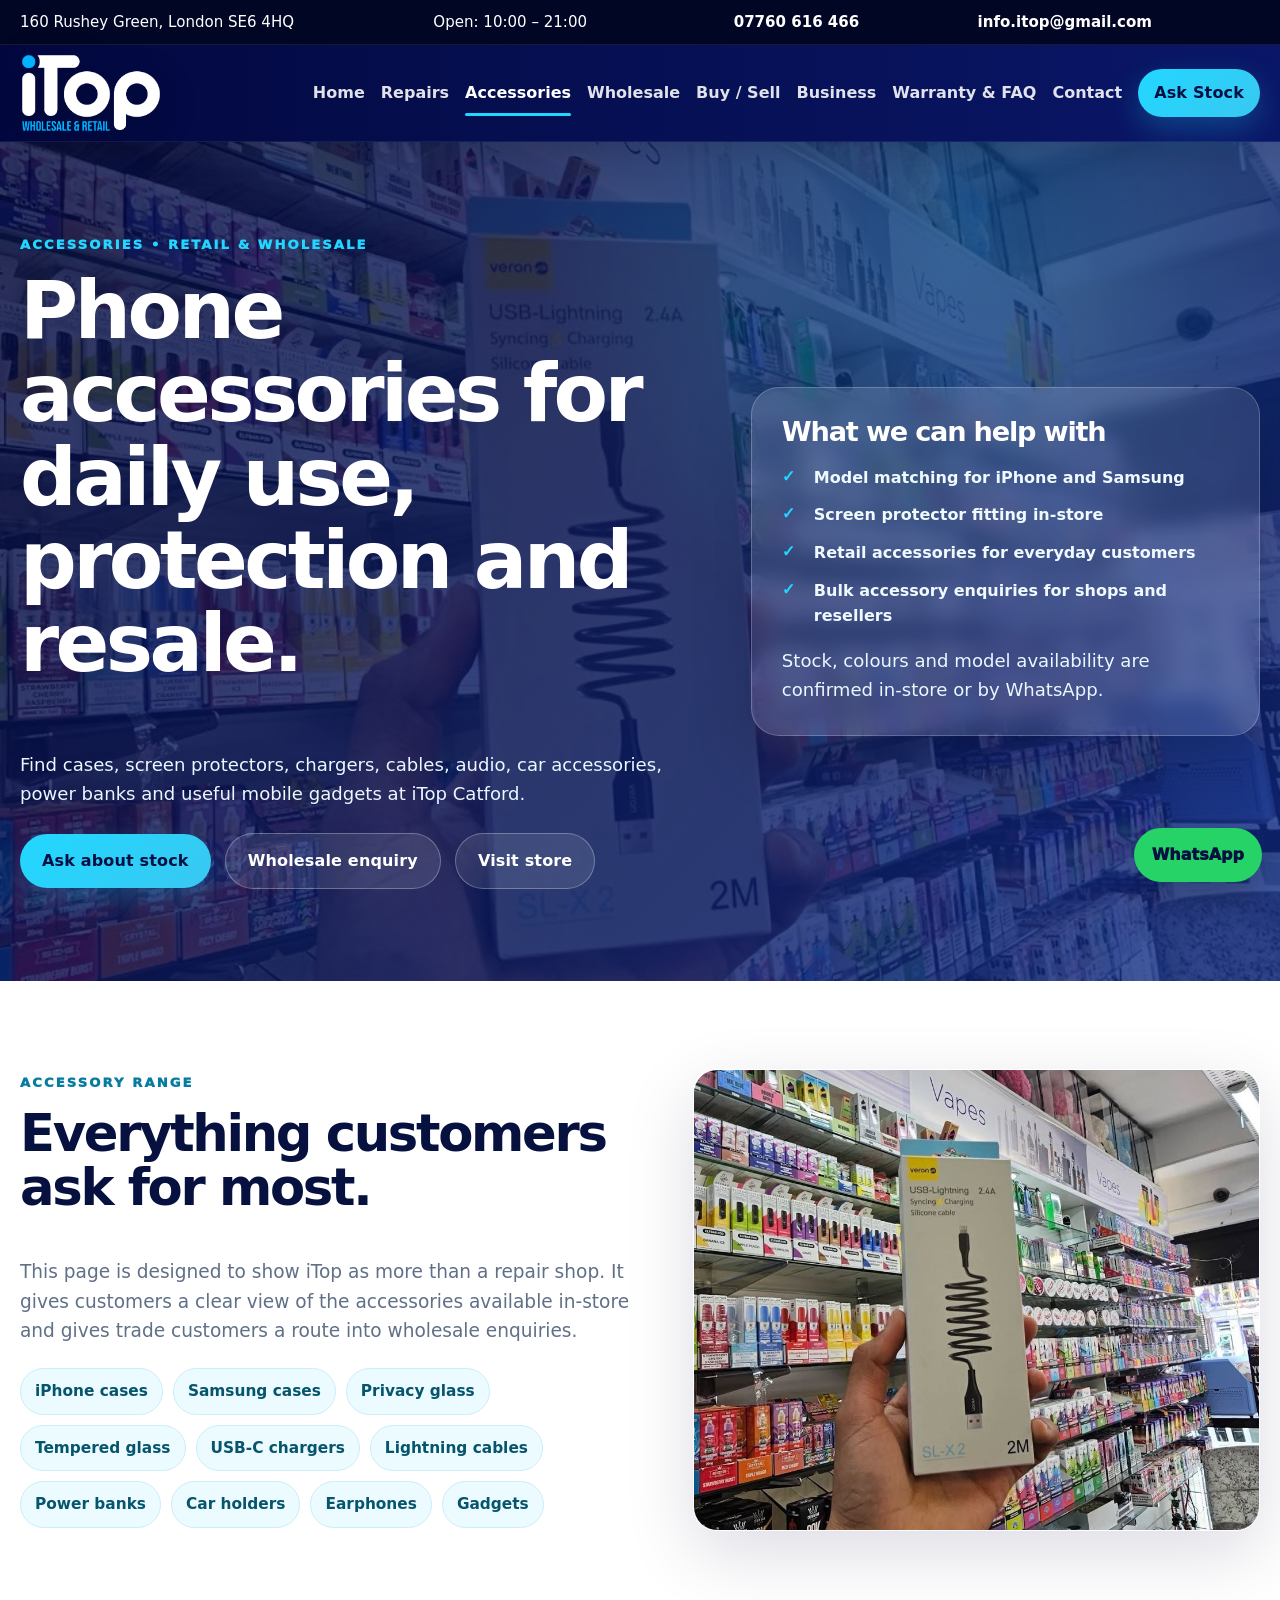
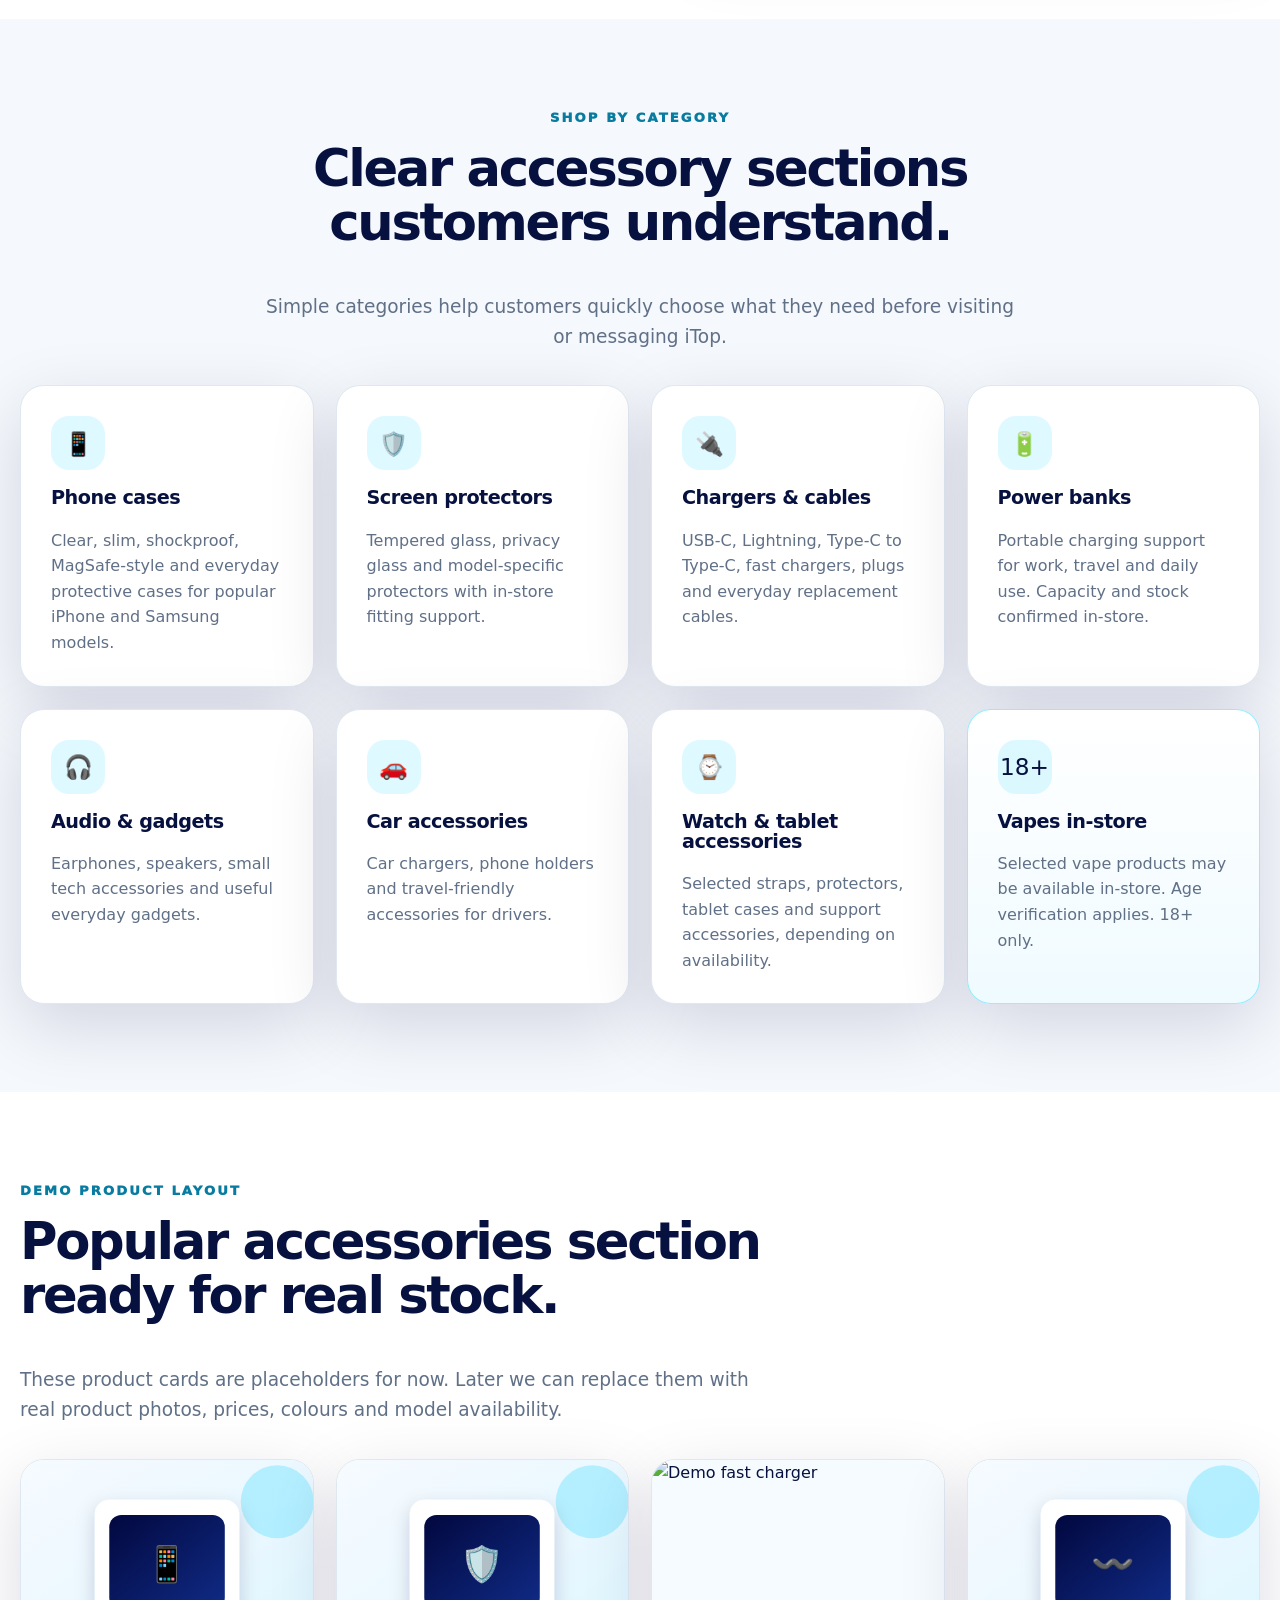
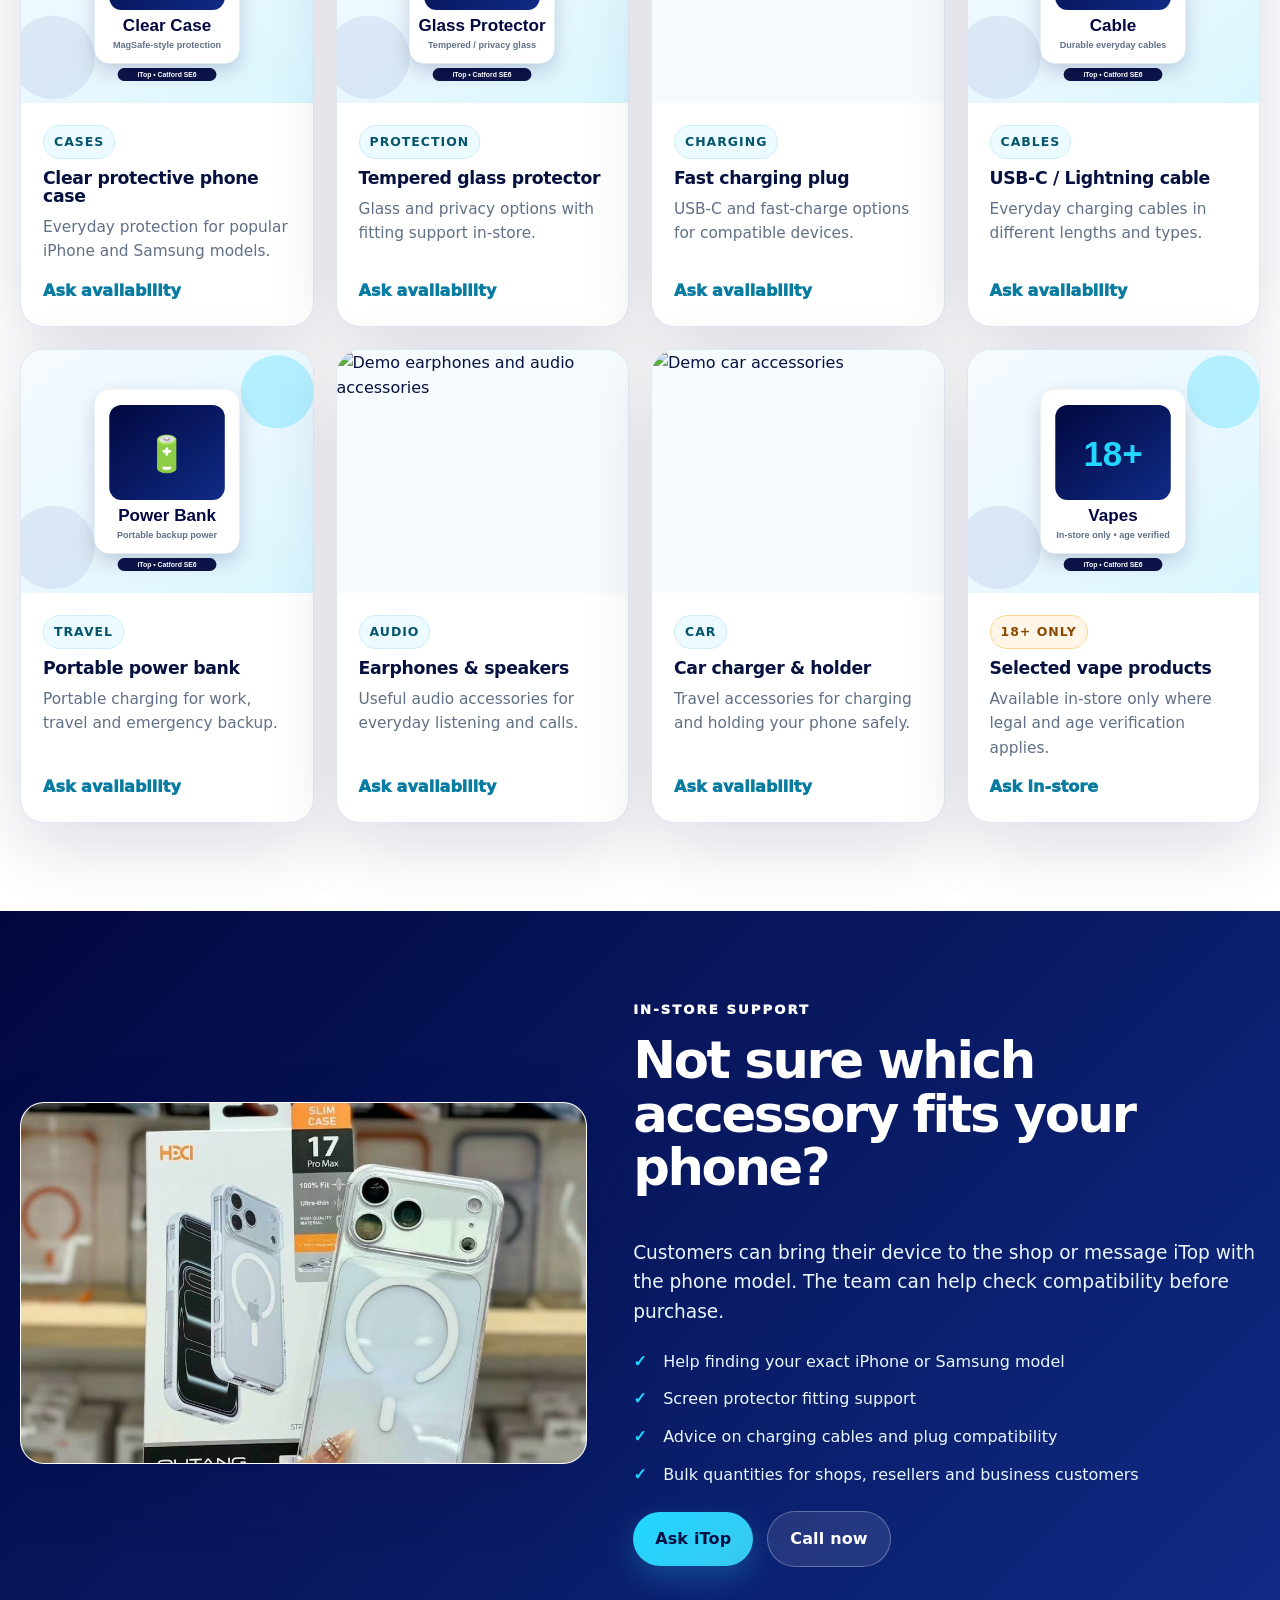
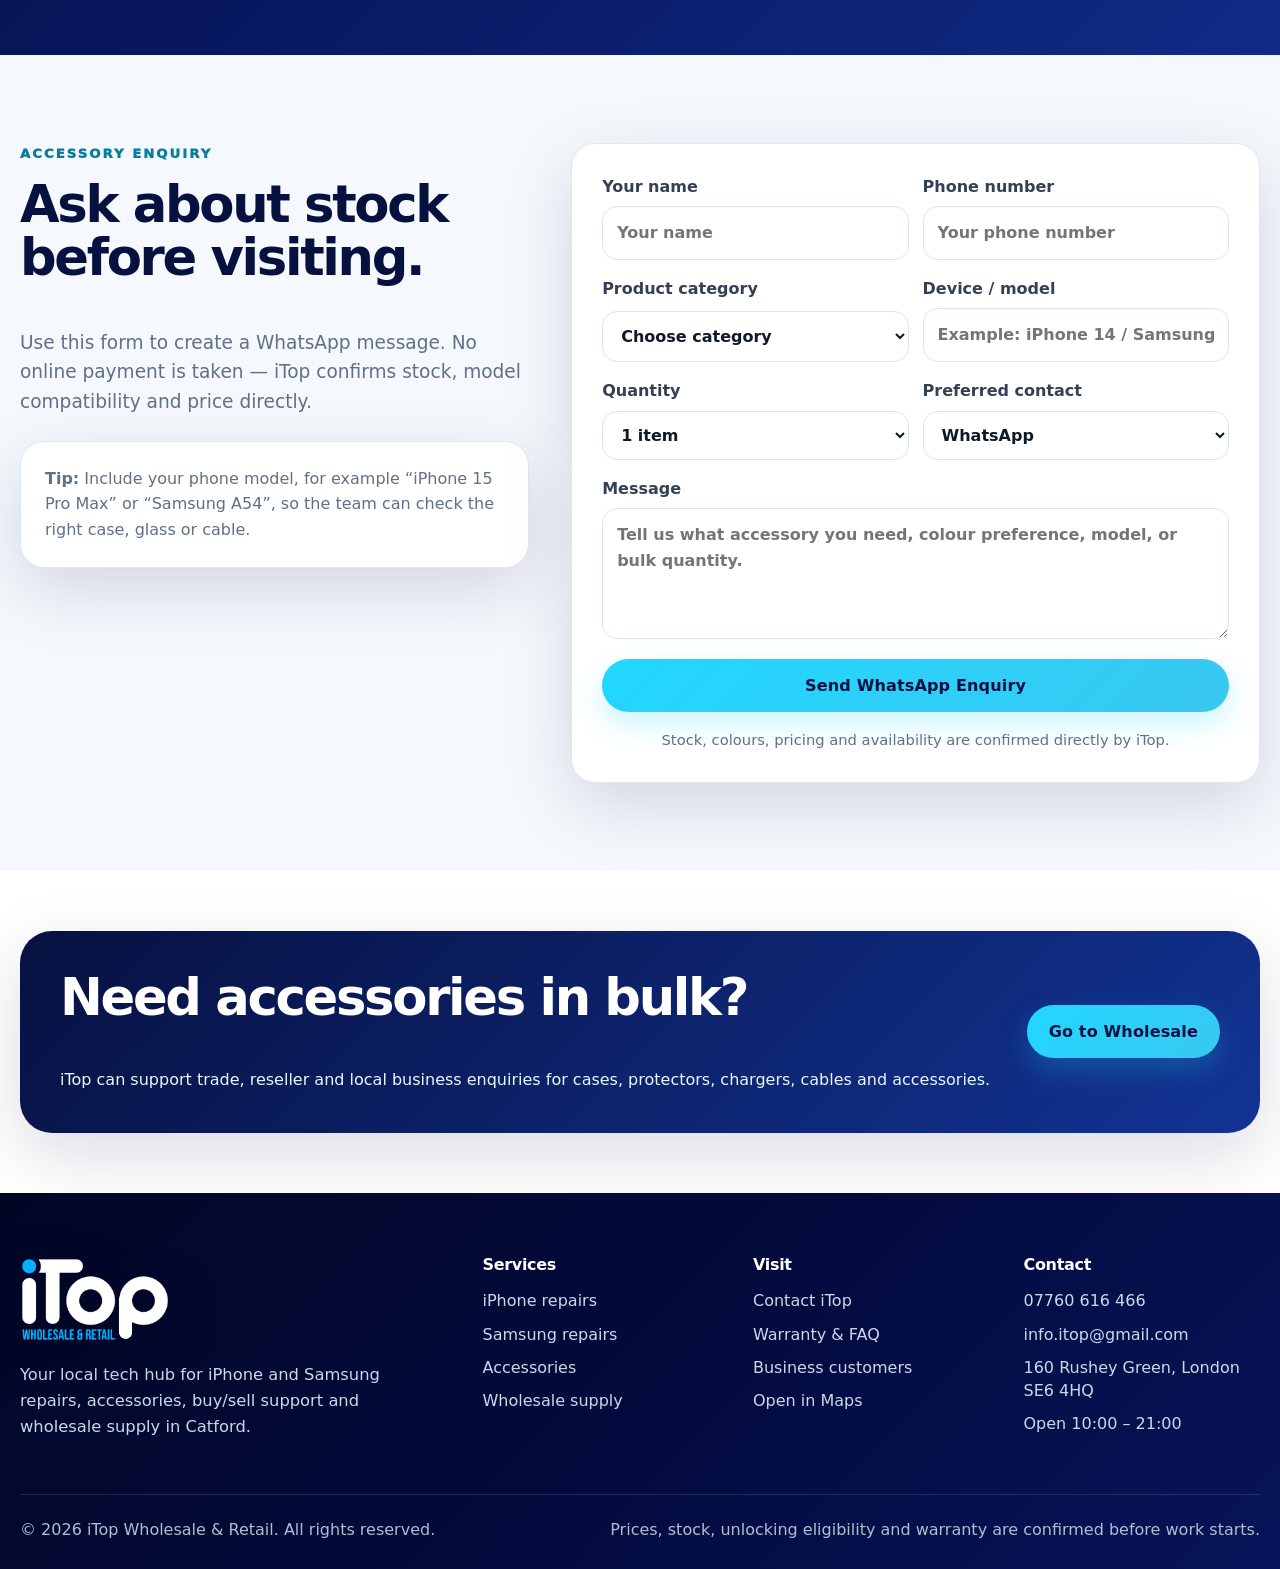
==== commit f0d1e6c6: "Add files via upload updated" ====
--- a/accessories.html
+++ b/accessories.html
@@ -3,13 +3,13 @@
 <head>
   <meta charset="utf-8">
   <meta name="viewport" content="width=device-width, initial-scale=1">
-  <meta name="description" content="Phone accessories at iTop Catford including cases, screen protectors, chargers, cables, power banks, headphones and gadgets.">
+  <meta name="description" content="Phone accessories at iTop Catford SE6. Cases, screen protectors, chargers, cables, power banks, audio, car accessories, gadgets and wholesale accessory enquiries.">
   <meta name="theme-color" content="#02083f">
-  <title>Accessories | iTop Catford</title>
+  <title>Phone Accessories in Catford | iTop Wholesale & Retail</title>
   <link rel="icon" href="assets/images/favicon.png">
   <link rel="preload" as="image" href="assets/images/logo-white-transparent.png">
+  <link rel="preload" as="image" href="assets/images/accessories-wall.jpg">
   <link rel="stylesheet" href="assets/css/style.css">
-  
 </head>
 <body>
 <a class="skip-link" href="#main">Skip to content</a>
@@ -27,35 +27,300 @@
       <a class="brand" href="index.html" aria-label="iTop home"><img src="assets/images/logo-white-transparent.png" alt="iTop Wholesale & Retail"></a>
       <button class="nav-toggle" type="button" aria-label="Open menu" aria-expanded="false" data-nav-toggle><span></span><span></span><span></span></button>
       <div class="nav-menu" data-nav-menu>
-        <a href="index.html" class="">Home</a>
-<a href="repairs.html" class="">Repairs</a>
-<a href="accessories.html" class="active">Accessories</a>
-<a href="wholesale.html" class="">Wholesale</a>
-<a href="buy-sell.html" class="">Buy / Sell</a>
-<a href="business-customers.html" class="">Business</a>
-<a href="warranty-faq.html" class="">Warranty & FAQ</a>
-<a href="contact.html" class="">Contact</a>
-        <a class="btn btn--small btn--cyan" href="contact.html#enquiry">Get Quote</a>
+        <a href="index.html">Home</a>
+        <a href="repairs.html">Repairs</a>
+        <a href="accessories.html" class="active">Accessories</a>
+        <a href="wholesale.html">Wholesale</a>
+        <a href="buy-sell.html">Buy / Sell</a>
+        <a href="business-customers.html">Business</a>
+        <a href="warranty-faq.html">Warranty & FAQ</a>
+        <a href="contact.html">Contact</a>
+        <a class="btn btn--small btn--cyan" href="#accessory-enquiry">Ask Stock</a>
       </div>
     </div>
   </nav>
 </header>
+
 <main id="main">
-<section class="page-hero">
-  <div class="container"><p class="eyebrow">Accessories</p><h1>Everyday phone accessories ready in-store.</h1><p>Cases, screen protectors, chargers, cables, power banks, headphones and useful mobile accessories at iTop Catford.</p><div class="section-actions"><a class="btn btn--cyan" href="contact.html#enquiry">Ask about stock</a><a class="btn btn--ghost" href="wholesale.html">Wholesale supply</a></div></div>
-</section>
-<section class="section">
-  <div class="container split">
-    <div><p class="eyebrow eyebrow--dark">Retail accessories</p><h2>Products customers need every day.</h2><p class="lead">This page gives iTop a clean place to show the main accessory categories without needing a full online shop yet.</p><div class="pill-list"><span>Phone cases</span><span>Screen protectors</span><span>USB-C cables</span><span>Lightning cables</span><span>Fast chargers</span><span>Power banks</span><span>Car holders</span><span>Headphones</span><span>Gadgets</span></div></div>
-    <div class="image-card"><img src="assets/images/product-case.jpg" alt="Phone case product at iTop"></div>
-  </div>
-</section>
-<section class="section section--soft">
-  <div class="container"><div class="section-head"><p class="eyebrow eyebrow--dark">Categories</p><h2>Simple product sections for customers.</h2></div><div class="grid grid--4"><article class="card"><span class="card-icon">📱</span><h3>Cases</h3><p>Clear, slim, protective and MagSafe-style cases.</p></article><article class="card"><span class="card-icon">🛡️</span><h3>Screen protectors</h3><p>Glass, privacy and model-specific protectors.</p></article><article class="card"><span class="card-icon">🔌</span><h3>Chargers & cables</h3><p>USB-C, Lightning, fast charging and everyday cables.</p></article><article class="card"><span class="card-icon">🎧</span><h3>Audio & gadgets</h3><p>Earphones, speakers, holders and useful tech items.</p></article></div></div>
-</section>
-<section class="section section--navy"><div class="container cta-band"><div><h2>Looking for bulk accessories?</h2><p>iTop also supports wholesale and trade enquiries for local shops and resellers.</p></div><a class="btn btn--cyan" href="wholesale.html">Go to Wholesale</a></div></section>
-
+  <section class="page-hero page-hero--photo page-hero--accessories">
+    <div class="container page-hero__grid">
+      <div>
+        <p class="eyebrow">Accessories • Retail & wholesale</p>
+        <h1>Phone accessories for daily use, protection and resale.</h1>
+        <p>Find cases, screen protectors, chargers, cables, audio, car accessories, power banks and useful mobile gadgets at iTop Catford.</p>
+        <div class="section-actions">
+          <a class="btn btn--cyan" href="#accessory-enquiry">Ask about stock</a>
+          <a class="btn btn--ghost" href="wholesale.html">Wholesale enquiry</a>
+          <a class="btn btn--ghost" href="https://www.google.com/maps/search/?api=1&query=160+Rushey+Green+London+SE6+4HQ" target="_blank" rel="noopener">Visit store</a>
+        </div>
+      </div>
+      <div class="hero-stock-card">
+        <h2>What we can help with</h2>
+        <ul>
+          <li>Model matching for iPhone and Samsung</li>
+          <li>Screen protector fitting in-store</li>
+          <li>Retail accessories for everyday customers</li>
+          <li>Bulk accessory enquiries for shops and resellers</li>
+        </ul>
+        <p class="small-note">Stock, colours and model availability are confirmed in-store or by WhatsApp.</p>
+      </div>
+    </div>
+  </section>
+
+  <section class="section">
+    <div class="container split">
+      <div>
+        <p class="eyebrow eyebrow--dark">Accessory range</p>
+        <h2>Everything customers ask for most.</h2>
+        <p class="lead">This page is designed to show iTop as more than a repair shop. It gives customers a clear view of the accessories available in-store and gives trade customers a route into wholesale enquiries.</p>
+        <div class="pill-list accessory-pills">
+          <span>iPhone cases</span>
+          <span>Samsung cases</span>
+          <span>Privacy glass</span>
+          <span>Tempered glass</span>
+          <span>USB-C chargers</span>
+          <span>Lightning cables</span>
+          <span>Power banks</span>
+          <span>Car holders</span>
+          <span>Earphones</span>
+          <span>Gadgets</span>
+        </div>
+      </div>
+      <div class="image-card"><img src="assets/images/accessories-wall.jpg" alt="iTop accessories wall with phone accessories and tech products"></div>
+    </div>
+  </section>
+
+  <section class="section section--soft">
+    <div class="container">
+      <div class="section-head section-head--center">
+        <p class="eyebrow eyebrow--dark">Shop by category</p>
+        <h2>Clear accessory sections customers understand.</h2>
+        <p class="lead">Simple categories help customers quickly choose what they need before visiting or messaging iTop.</p>
+      </div>
+      <div class="grid grid--4 accessory-category-grid">
+        <article class="card accessory-category-card">
+          <span class="card-icon">📱</span>
+          <h3>Phone cases</h3>
+          <p>Clear, slim, shockproof, MagSafe-style and everyday protective cases for popular iPhone and Samsung models.</p>
+        </article>
+        <article class="card accessory-category-card">
+          <span class="card-icon">🛡️</span>
+          <h3>Screen protectors</h3>
+          <p>Tempered glass, privacy glass and model-specific protectors with in-store fitting support.</p>
+        </article>
+        <article class="card accessory-category-card">
+          <span class="card-icon">🔌</span>
+          <h3>Chargers & cables</h3>
+          <p>USB-C, Lightning, Type-C to Type-C, fast chargers, plugs and everyday replacement cables.</p>
+        </article>
+        <article class="card accessory-category-card">
+          <span class="card-icon">🔋</span>
+          <h3>Power banks</h3>
+          <p>Portable charging support for work, travel and daily use. Capacity and stock confirmed in-store.</p>
+        </article>
+        <article class="card accessory-category-card">
+          <span class="card-icon">🎧</span>
+          <h3>Audio & gadgets</h3>
+          <p>Earphones, speakers, small tech accessories and useful everyday gadgets.</p>
+        </article>
+        <article class="card accessory-category-card">
+          <span class="card-icon">🚗</span>
+          <h3>Car accessories</h3>
+          <p>Car chargers, phone holders and travel-friendly accessories for drivers.</p>
+        </article>
+        <article class="card accessory-category-card">
+          <span class="card-icon">⌚</span>
+          <h3>Watch & tablet accessories</h3>
+          <p>Selected straps, protectors, tablet cases and support accessories, depending on availability.</p>
+        </article>
+        <article class="card accessory-category-card accessory-category-card--notice">
+          <span class="card-icon">18+</span>
+          <h3>Vapes in-store</h3>
+          <p>Selected vape products may be available in-store. Age verification applies. 18+ only.</p>
+        </article>
+      </div>
+    </div>
+  </section>
+
+  <section class="section">
+    <div class="container">
+      <div class="section-head">
+        <p class="eyebrow eyebrow--dark">Demo product layout</p>
+        <h2>Popular accessories section ready for real stock.</h2>
+        <p class="lead">These product cards are placeholders for now. Later we can replace them with real product photos, prices, colours and model availability.</p>
+      </div>
+      <div class="product-grid">
+        <article class="product-card">
+          <img src="assets/images/accessory-case.svg" alt="Demo clear phone case">
+          <div class="product-card__body">
+            <span class="product-tag">Cases</span>
+            <h3>Clear protective phone case</h3>
+            <p>Everyday protection for popular iPhone and Samsung models.</p>
+            <a href="#accessory-enquiry">Ask availability</a>
+          </div>
+        </article>
+        <article class="product-card">
+          <img src="assets/images/accessory-screen.svg" alt="Demo screen protector">
+          <div class="product-card__body">
+            <span class="product-tag">Protection</span>
+            <h3>Tempered glass protector</h3>
+            <p>Glass and privacy options with fitting support in-store.</p>
+            <a href="#accessory-enquiry">Ask availability</a>
+          </div>
+        </article>
+        <article class="product-card">
+          <img src="assets/images/accessory-charger.svg" alt="Demo fast charger">
+          <div class="product-card__body">
+            <span class="product-tag">Charging</span>
+            <h3>Fast charging plug</h3>
+            <p>USB-C and fast-charge options for compatible devices.</p>
+            <a href="#accessory-enquiry">Ask availability</a>
+          </div>
+        </article>
+        <article class="product-card">
+          <img src="assets/images/accessory-cable.svg" alt="Demo charging cable">
+          <div class="product-card__body">
+            <span class="product-tag">Cables</span>
+            <h3>USB-C / Lightning cable</h3>
+            <p>Everyday charging cables in different lengths and types.</p>
+            <a href="#accessory-enquiry">Ask availability</a>
+          </div>
+        </article>
+        <article class="product-card">
+          <img src="assets/images/accessory-powerbank.svg" alt="Demo power bank">
+          <div class="product-card__body">
+            <span class="product-tag">Travel</span>
+            <h3>Portable power bank</h3>
+            <p>Portable charging for work, travel and emergency backup.</p>
+            <a href="#accessory-enquiry">Ask availability</a>
+          </div>
+        </article>
+        <article class="product-card">
+          <img src="assets/images/accessory-audio.svg" alt="Demo earphones and audio accessories">
+          <div class="product-card__body">
+            <span class="product-tag">Audio</span>
+            <h3>Earphones & speakers</h3>
+            <p>Useful audio accessories for everyday listening and calls.</p>
+            <a href="#accessory-enquiry">Ask availability</a>
+          </div>
+        </article>
+        <article class="product-card">
+          <img src="assets/images/accessory-car.svg" alt="Demo car accessories">
+          <div class="product-card__body">
+            <span class="product-tag">Car</span>
+            <h3>Car charger & holder</h3>
+            <p>Travel accessories for charging and holding your phone safely.</p>
+            <a href="#accessory-enquiry">Ask availability</a>
+          </div>
+        </article>
+        <article class="product-card product-card--notice">
+          <img src="assets/images/accessory-vape.svg" alt="Demo 18 plus in-store item notice">
+          <div class="product-card__body">
+            <span class="product-tag">18+ only</span>
+            <h3>Selected vape products</h3>
+            <p>Available in-store only where legal and age verification applies.</p>
+            <a href="#accessory-enquiry">Ask in-store</a>
+          </div>
+        </article>
+      </div>
+    </div>
+  </section>
+
+  <section class="section section--navy">
+    <div class="container split split--reverse">
+      <div class="image-card image-card--small"><img src="assets/images/product-case.jpg" alt="Phone case product available at iTop"></div>
+      <div>
+        <p class="eyebrow">In-store support</p>
+        <h2>Not sure which accessory fits your phone?</h2>
+        <p class="lead">Customers can bring their device to the shop or message iTop with the phone model. The team can help check compatibility before purchase.</p>
+        <ul class="feature-list">
+          <li>Help finding your exact iPhone or Samsung model</li>
+          <li>Screen protector fitting support</li>
+          <li>Advice on charging cables and plug compatibility</li>
+          <li>Bulk quantities for shops, resellers and business customers</li>
+        </ul>
+        <div class="section-actions" style="margin-top:24px">
+          <a class="btn btn--cyan" href="#accessory-enquiry">Ask iTop</a>
+          <a class="btn btn--ghost" href="tel:+447760616466">Call now</a>
+        </div>
+      </div>
+    </div>
+  </section>
+
+  <section class="section section--soft" id="accessory-enquiry">
+    <div class="container enquiry-layout">
+      <div>
+        <p class="eyebrow eyebrow--dark">Accessory enquiry</p>
+        <h2>Ask about stock before visiting.</h2>
+        <p class="lead">Use this form to create a WhatsApp message. No online payment is taken — iTop confirms stock, model compatibility and price directly.</p>
+        <div class="enquiry-box enquiry-box--light">
+          <p><strong>Tip:</strong> Include your phone model, for example “iPhone 15 Pro Max” or “Samsung A54”, so the team can check the right case, glass or cable.</p>
+        </div>
+      </div>
+      <form class="enquiry-form" data-whatsapp-form data-form-type="accessories">
+        <div class="form-row">
+          <label>Your name
+            <input name="name" type="text" placeholder="Your name" required>
+          </label>
+          <label>Phone number
+            <input name="phone" type="tel" placeholder="Your phone number" required>
+          </label>
+        </div>
+        <div class="form-row">
+          <label>Product category
+            <select name="product-category" required>
+              <option value="">Choose category</option>
+              <option>Phone case</option>
+              <option>Screen protector</option>
+              <option>Charger or cable</option>
+              <option>Power bank</option>
+              <option>Audio accessory</option>
+              <option>Car accessory</option>
+              <option>Wholesale / bulk accessories</option>
+              <option>Other</option>
+            </select>
+          </label>
+          <label>Device / model
+            <input name="device-model" type="text" placeholder="Example: iPhone 14 / Samsung S23">
+          </label>
+        </div>
+        <div class="form-row">
+          <label>Quantity
+            <select name="quantity">
+              <option>1 item</option>
+              <option>2–5 items</option>
+              <option>6–20 items</option>
+              <option>Bulk / wholesale quantity</option>
+            </select>
+          </label>
+          <label>Preferred contact
+            <select name="preferred-contact">
+              <option>WhatsApp</option>
+              <option>Phone call</option>
+              <option>Email</option>
+            </select>
+          </label>
+        </div>
+        <label>Message
+          <textarea name="message" rows="4" placeholder="Tell us what accessory you need, colour preference, model, or bulk quantity."></textarea>
+        </label>
+        <button class="btn btn--cyan btn--full" type="submit">Send WhatsApp Enquiry</button>
+        <p class="form-note">Stock, colours, pricing and availability are confirmed directly by iTop.</p>
+      </form>
+    </div>
+  </section>
+
+  <section class="section section--tight">
+    <div class="container cta-band">
+      <div>
+        <h2>Need accessories in bulk?</h2>
+        <p>iTop can support trade, reseller and local business enquiries for cases, protectors, chargers, cables and accessories.</p>
+      </div>
+      <a class="btn btn--cyan" href="wholesale.html">Go to Wholesale</a>
+    </div>
+  </section>
 </main>
+
 <footer class="footer">
   <div class="container">
     <div class="footer__inner">
@@ -93,7 +358,7 @@
     </div>
   </div>
 </footer>
-<a class="floating-whatsapp" href="https://wa.me/447760616466?text=Hi%20iTop%2C%20I%20would%20like%20to%20make%20an%20enquiry." target="_blank" rel="noopener">WhatsApp</a>
+<a class="floating-whatsapp" href="https://wa.me/447760616466?text=Hi%20iTop%2C%20I%20would%20like%20to%20ask%20about%20accessories%20stock." target="_blank" rel="noopener">WhatsApp</a>
 <script src="assets/js/main.js"></script>
 </body>
 </html>
--- a/assets/css/style.css
+++ b/assets/css/style.css
@@ -41,7 +41,7 @@
 .hero{position:relative;min-height:690px;display:flex;align-items:center;overflow:hidden;color:#fff;background:var(--navy)}.hero::before{content:"";position:absolute;inset:0;background:url('../images/shop-front.jpg') center/cover no-repeat;transform:scale(1.02)}.hero::after{content:"";position:absolute;inset:0;background:linear-gradient(90deg,rgba(2,8,63,.96) 0%,rgba(2,8,63,.86) 42%,rgba(2,8,63,.48) 100%),linear-gradient(0deg,rgba(2,8,63,.32),rgba(2,8,63,.1))}.hero-content{position:relative;z-index:2;padding:82px 0 118px;max-width:1030px}.hero h1{color:#fff;max-width:940px;margin-bottom:22px}.hero .lead{color:#eefaff;font-size:clamp(1.1rem,2vw,1.38rem)}.hero-subline{color:#fff;font-weight:900;margin:16px 0 28px}.trust-row{display:grid;grid-template-columns:repeat(4,minmax(0,1fr));gap:12px;margin-top:34px;max-width:1040px}.trust-row span{display:flex;align-items:center;gap:9px;padding:13px 14px;border:1px solid rgba(255,255,255,.22);border-radius:18px;background:rgba(255,255,255,.1);backdrop-filter:blur(10px);font-weight:850;color:#fff}.trust-row span::before{content:"✓";display:grid;place-items:center;width:22px;height:22px;border-radius:50%;background:rgba(33,215,255,.22);color:var(--cyan);font-size:.82rem;flex:0 0 auto}
 .section{padding:88px 0}.section--soft{background:var(--soft)}.section--navy{background:linear-gradient(135deg,var(--navy),var(--navy-3));color:#fff}.section--navy h2,.section--navy h3,.section--navy p{color:#fff}.section--tight{padding:60px 0}.section-head{max-width:850px;margin-bottom:34px}.section-head--center{text-align:center;margin-inline:auto}.section-head--center .lead{margin-inline:auto}
 .grid{display:grid;gap:22px}.grid--2{grid-template-columns:repeat(2,minmax(0,1fr))}.grid--3{grid-template-columns:repeat(3,minmax(0,1fr))}.grid--4{grid-template-columns:repeat(4,minmax(0,1fr))}
-.card{background:#fff;border:1px solid var(--line);border-radius:var(--radius);box-shadow:var(--shadow);padding:30px;overflow:hidden}.card p{color:var(--muted);margin-bottom:0}.card--hover{transition:.18s ease}.card--hover:hover{transform:translateY(-5px);border-color:rgba(33,215,255,.55)}.card-icon{display:grid;place-items:center;width:54px;height:54px;border-radius:18px;background:rgba(33,215,255,.15);font-size:1.45rem;margin-bottom:18px}.quick-cards{padding:0 0 34px;background:#fff;position:relative;z-index:4}.quick-cards .container{margin-top:-70px}.quick-card{min-height:310px;display:flex;flex-direction:column;justify-content:flex-start;position:relative}.quick-card h2{font-size:clamp(2.05rem,2.4vw,2.28rem);line-height:1.06;letter-spacing:-.045em;overflow-wrap:normal}.quick-card p{font-size:1.02rem}.quick-card .card-icon{margin-bottom:28px}
+.card{background:#fff;border:1px solid var(--line);border-radius:var(--radius);box-shadow:var(--shadow);padding:30px;overflow:hidden}.card p{color:var(--muted);margin-bottom:0}.card--hover{transition:.18s ease}.card--hover:hover{transform:translateY(-5px);border-color:rgba(33,215,255,.55)}.card-icon{display:grid;place-items:center;width:54px;height:54px;border-radius:18px;background:rgba(33,215,255,.15);font-size:1.45rem;margin-bottom:18px}.quick-cards{padding:0 0 34px;background:#fff;position:relative;z-index:4}.quick-cards .container{margin-top:-70px}.quick-card{min-height:310px;display:flex;flex-direction:column;justify-content:flex-start}.quick-card h2{font-size:clamp(2.05rem,2.4vw,2.28rem);line-height:1.06;letter-spacing:-.045em;overflow-wrap:normal}.quick-card p{font-size:1.02rem}.quick-card .card-icon{margin-bottom:28px}
 .split{display:grid;grid-template-columns:1.05fr .95fr;gap:46px;align-items:center}.split--reverse{grid-template-columns:.95fr 1.05fr}.image-card{overflow:hidden;border-radius:var(--radius);box-shadow:var(--shadow);border:1px solid rgba(255,255,255,.16);background:#fff}.image-card img{width:100%;height:460px;object-fit:cover}.image-card--small img{height:360px}.feature-list{list-style:none;margin:22px 0 0;padding:0;display:grid;gap:12px}.feature-list li{position:relative;padding-left:30px;color:#344054}.section--navy .feature-list li{color:#e9f7ff}.feature-list li::before{content:"✓";position:absolute;left:0;top:0;color:var(--cyan);font-weight:950}.pill-list{display:flex;flex-wrap:wrap;gap:10px;margin-top:22px}.pill-list span{border:1px solid #cbeef7;background:#ecfbff;color:#06556c;border-radius:999px;padding:10px 14px;font-weight:850}.section--navy .pill-list span{background:rgba(255,255,255,.1);border-color:rgba(255,255,255,.22);color:#fff}.warranty-card span{display:inline-block;color:#087ca0;font-weight:950;text-transform:uppercase;letter-spacing:.12em;margin-bottom:10px}.warranty-card--featured{background:linear-gradient(135deg,var(--navy),var(--navy-3));color:#fff;transform:translateY(-6px)}.warranty-card--featured h3,.warranty-card--featured p,.warranty-card--featured span{color:#fff}.review-card .stars{color:#ffb800;letter-spacing:.07em;font-weight:950;margin-bottom:10px}.review-card strong{display:block;margin-top:18px;color:var(--ink)}
 .page-hero{background:radial-gradient(circle at 75% 10%,rgba(33,215,255,.26),transparent 35%),linear-gradient(135deg,var(--navy),var(--navy-3));color:#fff;padding:92px 0}.page-hero h1{color:#fff;max-width:1000px}.page-hero p:not(.eyebrow){color:#e9f7ff;max-width:760px;font-size:1.13rem}.page-hero .section-actions{margin-top:24px}.page-hero--photo{position:relative;overflow:hidden}.page-hero--photo::before{content:"";position:absolute;inset:0;background:url('../images/shop-front.jpg') center/cover no-repeat;opacity:.18}.page-hero--photo .container{position:relative;z-index:1}.category-grid .card{min-height:210px}.process{counter-reset:step}.process .card{position:relative;padding-left:82px}.process .card::before{counter-increment:step;content:counter(step);position:absolute;left:26px;top:28px;display:grid;place-items:center;width:42px;height:42px;border-radius:15px;background:var(--navy);color:#fff;font-weight:950}
 .enquiry-layout{display:grid;grid-template-columns:.85fr 1.15fr;gap:42px;align-items:start}.enquiry-box{background:rgba(255,255,255,.1);border:1px solid rgba(255,255,255,.16);border-radius:var(--radius);padding:24px;margin-top:24px}.enquiry-form{display:grid;gap:16px;background:#fff;color:var(--ink);border-radius:var(--radius);padding:30px;box-shadow:var(--shadow);border:1px solid var(--line)}.enquiry-form label{display:grid;gap:7px;font-weight:850;color:#344054}.enquiry-form input,.enquiry-form select,.enquiry-form textarea{width:100%;border:1px solid #d8e4ef;border-radius:15px;padding:13px 14px;outline:none;color:#111827;background:#fff}.enquiry-form input:focus,.enquiry-form select:focus,.enquiry-form textarea:focus{border-color:var(--cyan);box-shadow:0 0 0 4px rgba(33,215,255,.14)}.form-row{display:grid;grid-template-columns:1fr 1fr;gap:14px}.form-note{text-align:center;color:var(--muted);font-size:.92rem;margin:0}.direct-contact{display:grid;gap:12px;margin-top:20px}.direct-contact a{font-weight:900;color:#fff}.contact-grid{display:grid;grid-template-columns:1fr .95fr;gap:30px;align-items:start}.contact-card{padding:0;overflow:hidden}.contact-card__body{padding:28px}.contact-item{border-top:1px solid var(--line);padding-top:16px;margin-top:16px}.contact-item strong{display:block;margin-bottom:4px}.contact-item p,.contact-item a{color:var(--muted);font-weight:750}.map-card{height:460px;border-radius:var(--radius);overflow:hidden;border:1px solid var(--line);box-shadow:var(--shadow)}.map-card iframe{width:100%;height:100%;border:0}.faq-layout{display:grid;grid-template-columns:.75fr 1.25fr;gap:42px}.faq-list{display:grid;gap:14px}.faq-list details{background:#fff;border:1px solid var(--line);border-radius:20px;padding:20px 22px;box-shadow:0 12px 28px rgba(2,8,63,.06)}.faq-list summary{cursor:pointer;font-weight:950;color:var(--ink)}.faq-list p{margin:12px 0 0;color:var(--muted)}
@@ -64,4 +64,12 @@
 @media (max-width:1100px){.top-strip__inner{grid-template-columns:1fr 1fr}.nav-toggle{display:flex}.nav-menu{position:absolute;left:0;right:0;top:100%;background:#02083f;display:none;flex-direction:column;align-items:stretch;padding:18px 22px 24px;border-top:1px solid rgba(255,255,255,.12);box-shadow:0 18px 30px rgba(0,0,0,.22)}.nav-menu.open{display:flex}.nav-menu a{padding:8px 0}.nav-menu a.active::after{display:none}.trust-row,.grid--4{grid-template-columns:repeat(2,minmax(0,1fr))}.grid--3{grid-template-columns:repeat(2,minmax(0,1fr))}.split,.split--reverse,.enquiry-layout,.contact-grid,.faq-layout,.footer__inner{grid-template-columns:1fr}.hero{min-height:640px}.image-card img{height:360px}}
 @media (max-width:720px){.container{width:min(100% - 28px,var(--container))}.top-strip__inner{display:flex;flex-wrap:wrap;justify-content:center;text-align:center;gap:8px 16px;min-height:auto;padding:9px 0}.top-strip .hide-small{display:none}.nav-inner{height:78px}.brand img{width:118px}.hero{min-height:auto}.hero-content{padding:62px 0 82px}.hero h1{font-size:clamp(2.2rem,12vw,3.6rem)}.hero-actions,.section-actions,.visit-actions,.cta-band{flex-direction:column;align-items:stretch}.btn{width:100%}.trust-row,.grid--4,.grid--3,.grid--2,.form-row{grid-template-columns:1fr}.quick-cards .container{margin-top:0}.quick-cards{padding-top:34px}.quick-card{min-height:auto}.quick-card h2{font-size:2.25rem}.section{padding:62px 0}.page-hero{padding:66px 0}.card{padding:24px}.process .card{padding-left:24px;padding-top:82px}.footer__columns{grid-template-columns:1fr}.footer__bottom{display:block}.floating-whatsapp{left:18px;text-align:center}.map-card{height:340px}.cta-band{padding:28px;border-radius:24px}h2{font-size:clamp(2rem,11vw,3rem)}}
 
-@media (max-width:720px){.footer__brand img{width:132px}.footer__bottom span:last-child{text-align:left}.top-strip__inner a{font-weight:800}.nav-menu .btn{width:100%}}
+
+/* v6 accessories page polish */
+.page-hero__grid{display:grid;grid-template-columns:1.15fr .85fr;gap:42px;align-items:center}
+.page-hero--accessories::before{background:url('../images/accessories-wall.jpg') center/cover no-repeat;opacity:.22}
+.hero-stock-card{background:rgba(255,255,255,.12);border:1px solid rgba(255,255,255,.22);border-radius:28px;padding:30px;box-shadow:0 22px 60px rgba(0,0,0,.18);backdrop-filter:blur(10px)}
+.hero-stock-card h2{color:#fff;font-size:1.7rem;margin-bottom:18px}.hero-stock-card ul{list-style:none;margin:0 0 18px;padding:0;display:grid;gap:12px}.hero-stock-card li{position:relative;padding-left:32px;color:#eefaff;font-weight:780}.hero-stock-card li::before{content:"✓";position:absolute;left:0;top:-1px;color:var(--cyan);font-weight:950}.hero-stock-card .small-note{color:#d7eff8;margin-bottom:0}.accessory-pills span{font-size:.96rem}.accessory-category-grid .card{min-height:255px}.accessory-category-card h3{font-size:1.2rem;letter-spacing:-.025em}.accessory-category-card--notice{border-color:rgba(33,215,255,.45);background:linear-gradient(180deg,#fff,#f0fbff)}
+.product-grid{display:grid;grid-template-columns:repeat(4,minmax(0,1fr));gap:22px}.product-card{background:#fff;border:1px solid var(--line);border-radius:24px;overflow:hidden;box-shadow:var(--shadow);transition:.18s ease;display:flex;flex-direction:column}.product-card:hover{transform:translateY(-5px);border-color:rgba(33,215,255,.55)}.product-card img{width:100%;aspect-ratio:1.2/1;object-fit:cover;background:#f6fbff}.product-card__body{padding:22px;display:flex;flex-direction:column;gap:10px;flex:1}.product-card__body h3{font-size:1.08rem;letter-spacing:-.02em;margin-bottom:0}.product-card__body p{color:var(--muted);margin-bottom:4px;font-size:.96rem}.product-card__body a{margin-top:auto;color:#087ca0;font-weight:950}.product-tag{align-self:flex-start;border:1px solid #cbeef7;background:#ecfbff;color:#06556c;border-radius:999px;padding:6px 10px;font-weight:900;font-size:.78rem;text-transform:uppercase;letter-spacing:.08em}.product-card--notice .product-tag{background:#fff6e8;border-color:#ffd591;color:#8a4b00}.enquiry-box--light{background:#fff;border:1px solid var(--line);color:var(--ink);box-shadow:var(--shadow)}.enquiry-box--light p{margin:0;color:var(--muted)}.section--navy .enquiry-box--light p,.section--navy .lead{color:#eaf7ff}
+@media (max-width:1100px){.page-hero__grid{grid-template-columns:1fr}.product-grid{grid-template-columns:repeat(2,minmax(0,1fr))}.accessory-category-grid .card{min-height:auto}}
+@media (max-width:720px){.hero-stock-card{padding:24px}.product-grid{grid-template-columns:1fr}.product-card img{aspect-ratio:1.35/1}.page-hero__grid{gap:28px}.accessory-category-card h3{font-size:1.18rem}}
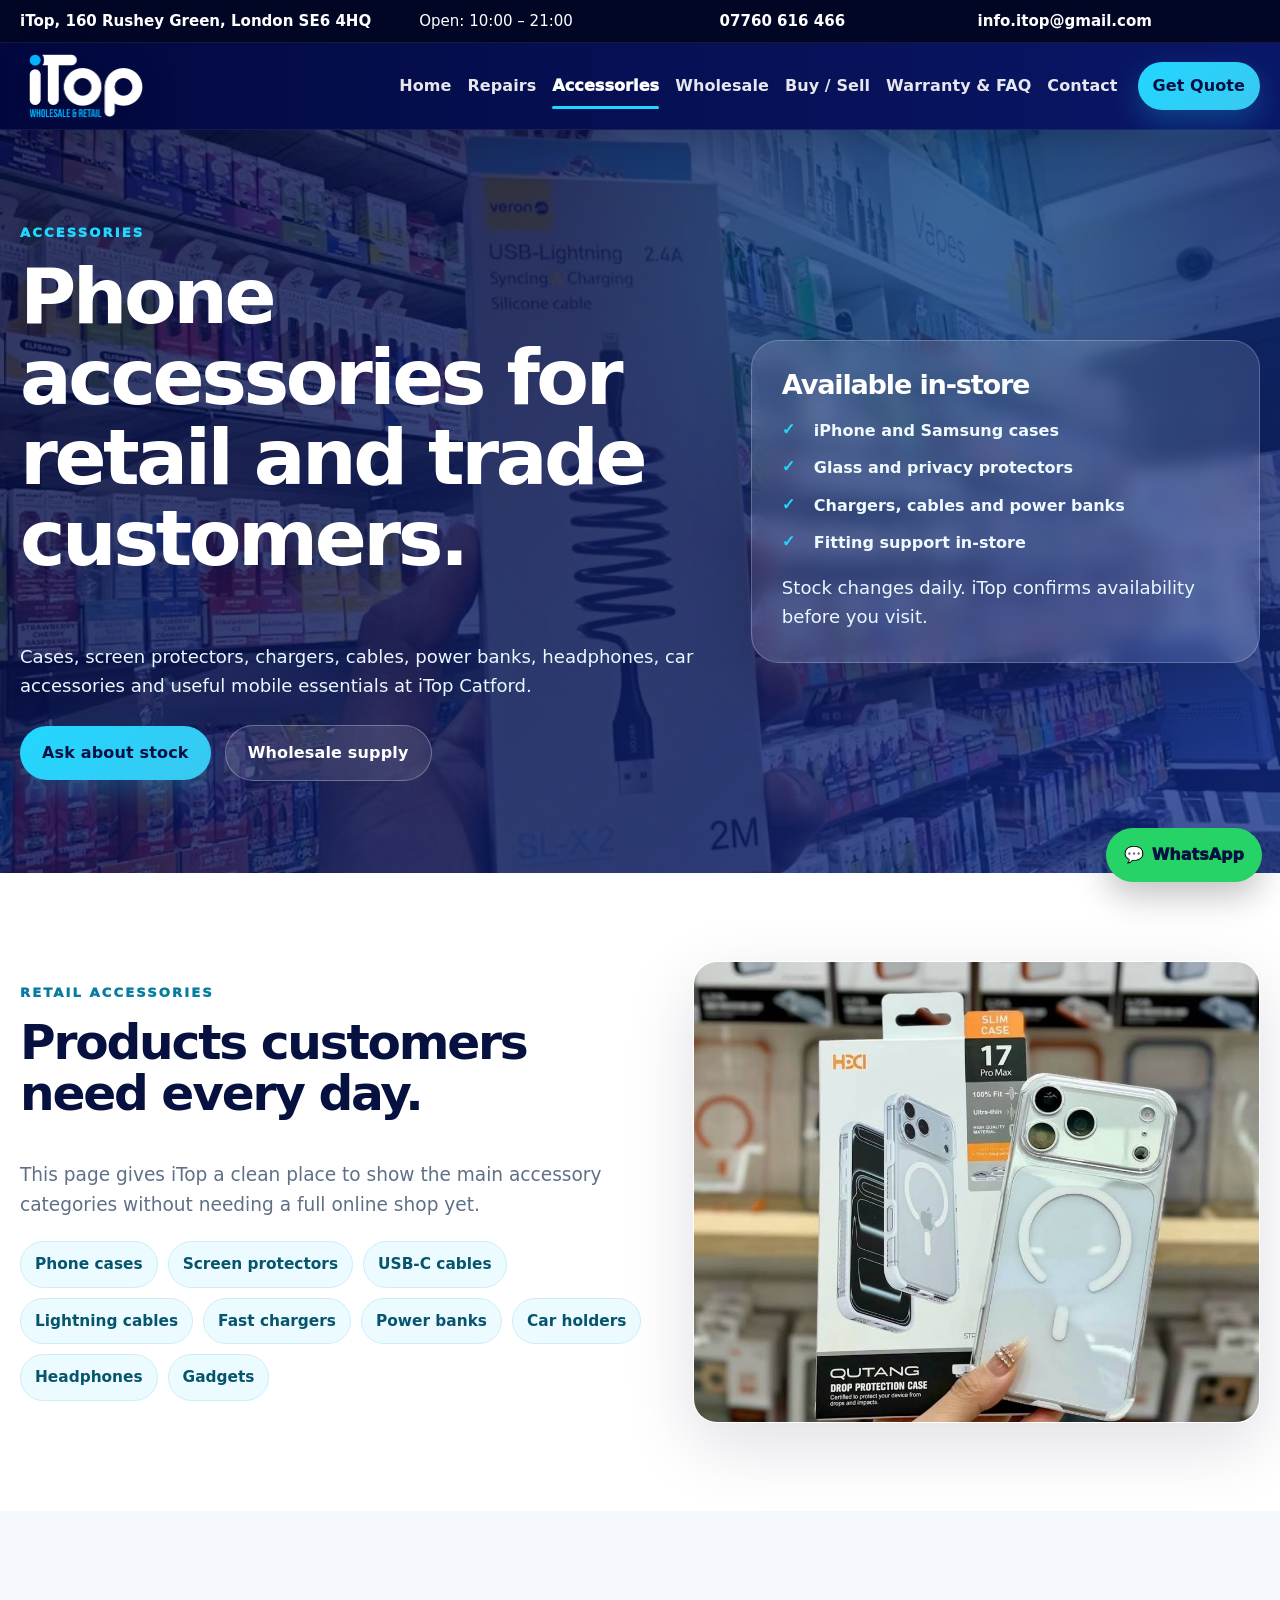
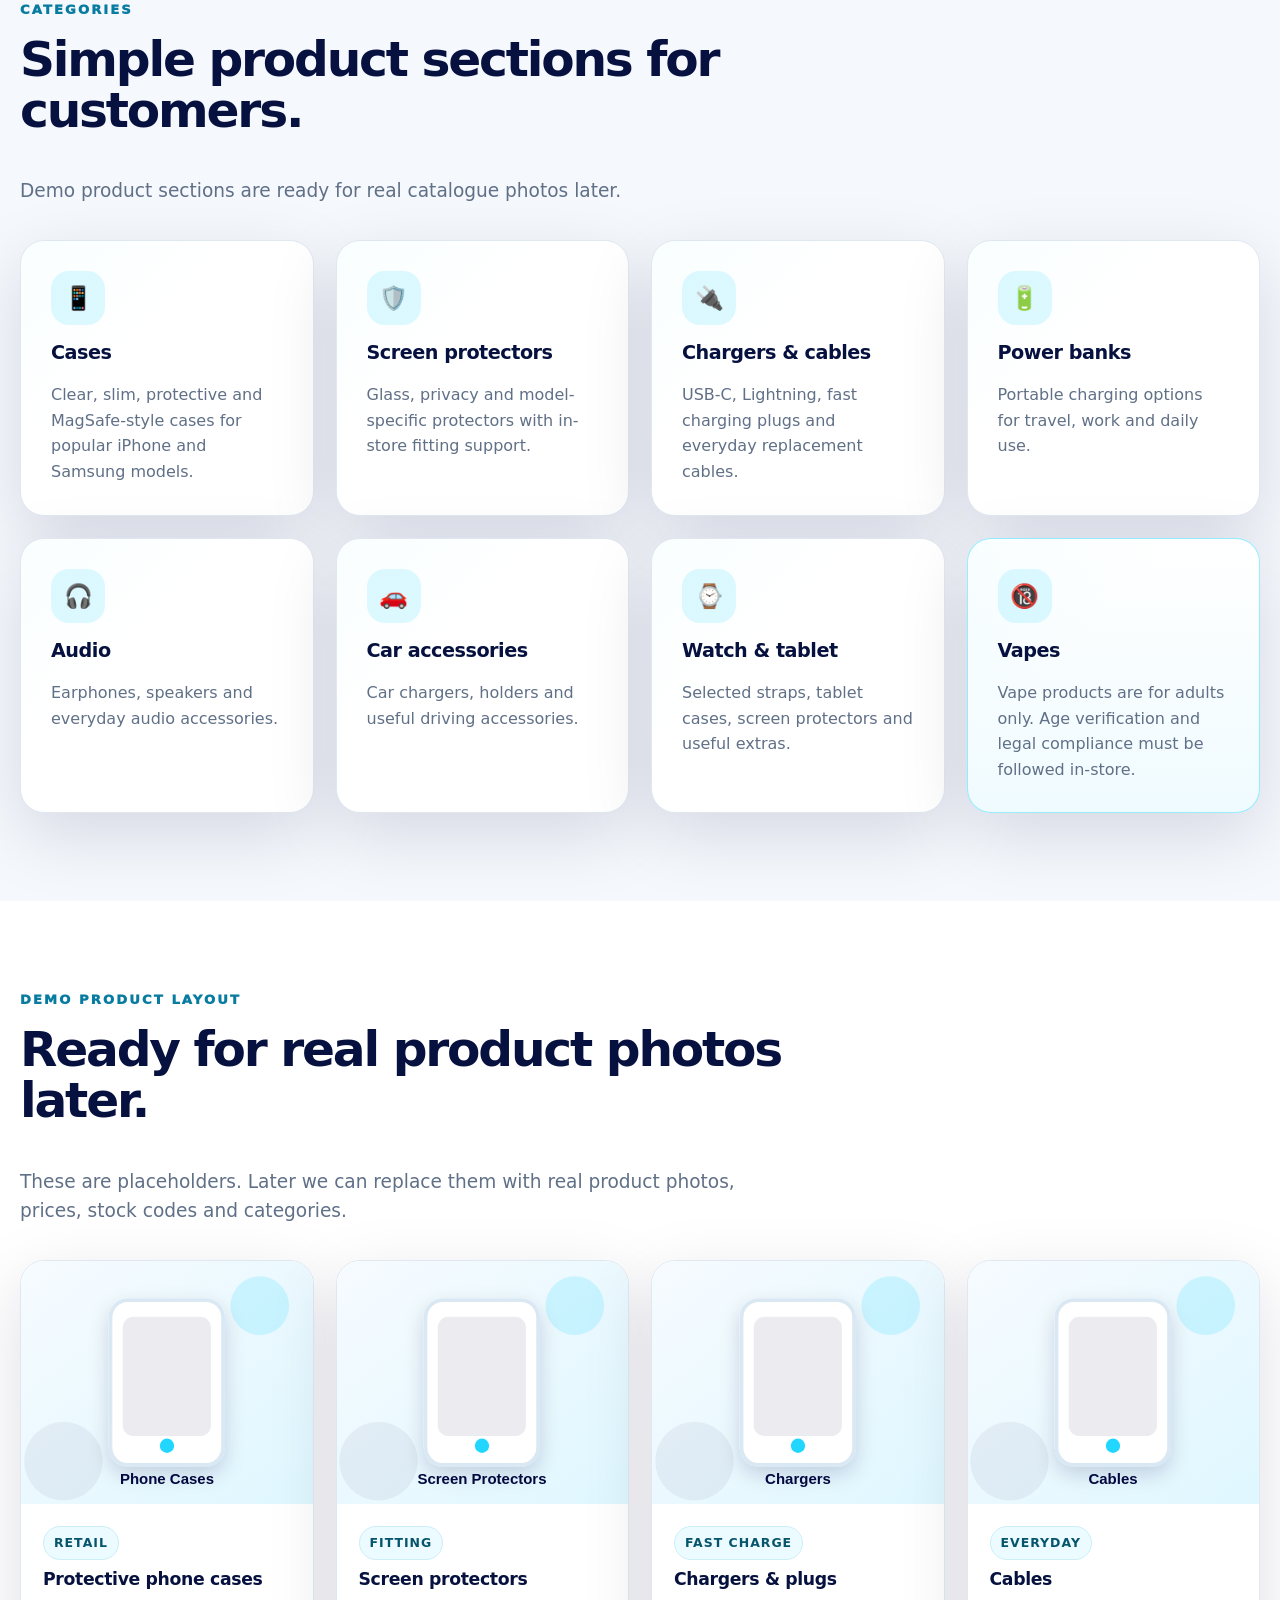
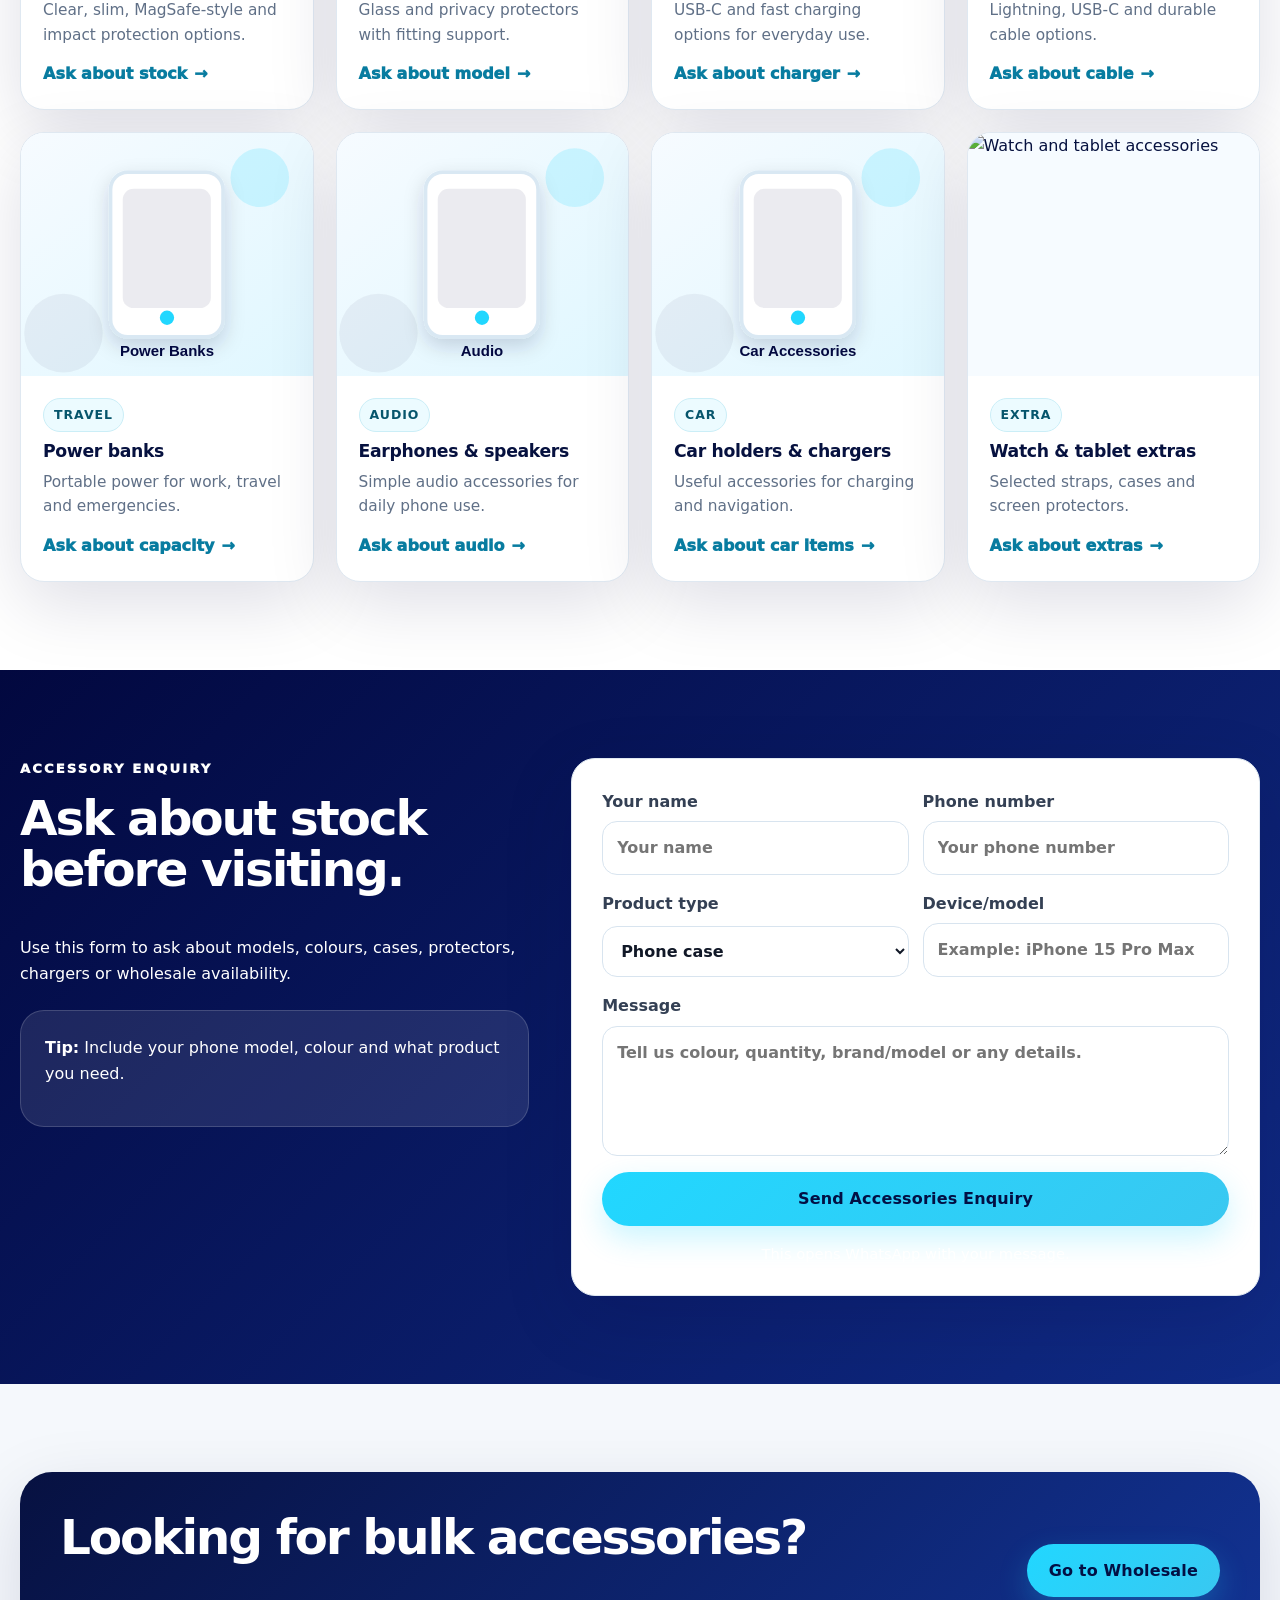
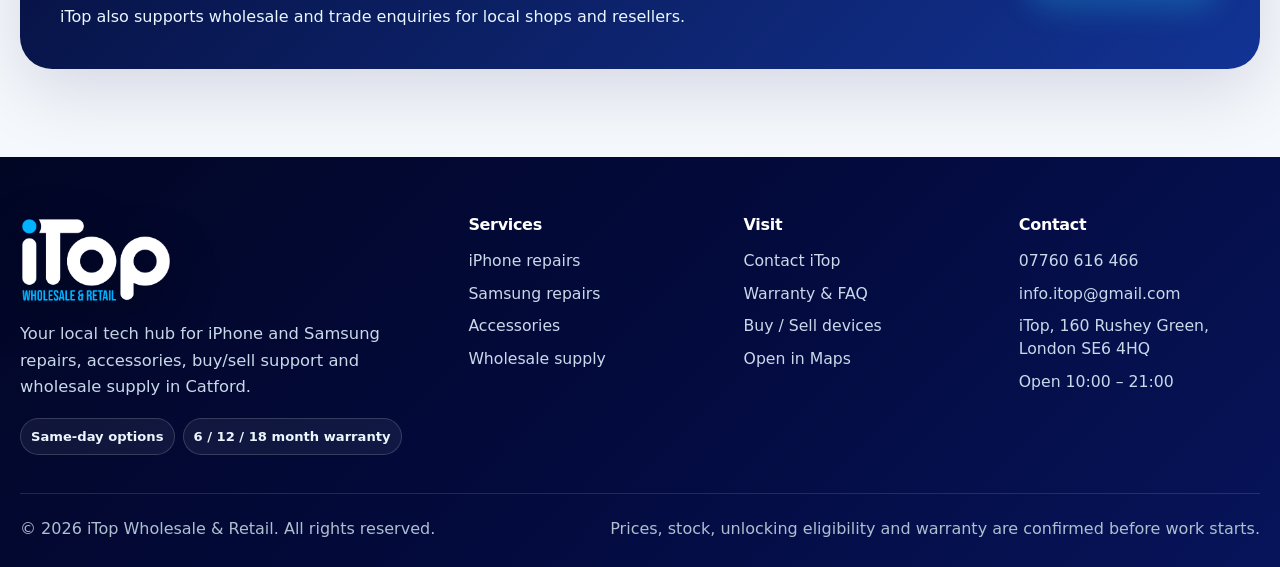
==== commit 0370ccc2: "Add files via upload updated" ====
--- a/accessories.html
+++ b/accessories.html
@@ -3,12 +3,11 @@
 <head>
   <meta charset="utf-8">
   <meta name="viewport" content="width=device-width, initial-scale=1">
-  <meta name="description" content="Phone accessories at iTop Catford SE6. Cases, screen protectors, chargers, cables, power banks, audio, car accessories, gadgets and wholesale accessory enquiries.">
+  <meta name="description" content="Phone accessories at iTop Catford including cases, screen protectors, chargers, cables, power banks, headphones and gadgets.">
   <meta name="theme-color" content="#02083f">
-  <title>Phone Accessories in Catford | iTop Wholesale & Retail</title>
+  <title>Accessories | iTop Catford</title>
   <link rel="icon" href="assets/images/favicon.png">
   <link rel="preload" as="image" href="assets/images/logo-white-transparent.png">
-  <link rel="preload" as="image" href="assets/images/accessories-wall.jpg">
   <link rel="stylesheet" href="assets/css/style.css">
 </head>
 <body>
@@ -16,7 +15,7 @@
 <header class="site-header">
   <div class="top-strip">
     <div class="container top-strip__inner">
-      <span>160 Rushey Green, London SE6 4HQ</span>
+      <span>iTop, 160 Rushey Green, London SE6 4HQ</span>
       <span>Open: 10:00 – 21:00</span>
       <a href="tel:+447760616466">07760 616 466</a>
       <a class="hide-small" href="mailto:info.itop@gmail.com">info.itop@gmail.com</a>
@@ -27,306 +26,74 @@
       <a class="brand" href="index.html" aria-label="iTop home"><img src="assets/images/logo-white-transparent.png" alt="iTop Wholesale & Retail"></a>
       <button class="nav-toggle" type="button" aria-label="Open menu" aria-expanded="false" data-nav-toggle><span></span><span></span><span></span></button>
       <div class="nav-menu" data-nav-menu>
-        <a href="index.html">Home</a>
-        <a href="repairs.html">Repairs</a>
-        <a href="accessories.html" class="active">Accessories</a>
-        <a href="wholesale.html">Wholesale</a>
-        <a href="buy-sell.html">Buy / Sell</a>
-        <a href="business-customers.html">Business</a>
-        <a href="warranty-faq.html">Warranty & FAQ</a>
-        <a href="contact.html">Contact</a>
-        <a class="btn btn--small btn--cyan" href="#accessory-enquiry">Ask Stock</a>
+        <a href="index.html" class="">Home</a>
+<a href="repairs.html" class="">Repairs</a>
+<a href="accessories.html" class="active" aria-current="page">Accessories</a>
+<a href="wholesale.html" class="">Wholesale</a>
+<a href="buy-sell.html" class="">Buy / Sell</a>
+<a href="warranty-faq.html" class="">Warranty & FAQ</a>
+<a href="contact.html" class="">Contact</a>
+        <a class="btn btn--small btn--cyan nav-cta" href="contact.html#enquiry">Get Quote</a>
       </div>
     </div>
   </nav>
 </header>
+<main id="main">
 
-<main id="main">
-  <section class="page-hero page-hero--photo page-hero--accessories">
-    <div class="container page-hero__grid">
-      <div>
-        <p class="eyebrow">Accessories • Retail & wholesale</p>
-        <h1>Phone accessories for daily use, protection and resale.</h1>
-        <p>Find cases, screen protectors, chargers, cables, audio, car accessories, power banks and useful mobile gadgets at iTop Catford.</p>
-        <div class="section-actions">
-          <a class="btn btn--cyan" href="#accessory-enquiry">Ask about stock</a>
-          <a class="btn btn--ghost" href="wholesale.html">Wholesale enquiry</a>
-          <a class="btn btn--ghost" href="https://www.google.com/maps/search/?api=1&query=160+Rushey+Green+London+SE6+4HQ" target="_blank" rel="noopener">Visit store</a>
-        </div>
-      </div>
-      <div class="hero-stock-card">
-        <h2>What we can help with</h2>
-        <ul>
-          <li>Model matching for iPhone and Samsung</li>
-          <li>Screen protector fitting in-store</li>
-          <li>Retail accessories for everyday customers</li>
-          <li>Bulk accessory enquiries for shops and resellers</li>
-        </ul>
-        <p class="small-note">Stock, colours and model availability are confirmed in-store or by WhatsApp.</p>
-      </div>
-    </div>
-  </section>
+<section class="page-hero page-hero--photo page-hero--accessories">
+  <div class="container page-hero__grid">
+    <div><p class="eyebrow">Accessories</p><h1>Phone accessories for retail and trade customers.</h1><p>Cases, screen protectors, chargers, cables, power banks, headphones, car accessories and useful mobile essentials at iTop Catford.</p><div class="section-actions"><a class="btn btn--cyan" href="#accessory-enquiry">Ask about stock</a><a class="btn btn--ghost" href="wholesale.html">Wholesale supply</a></div></div>
+    <aside class="hero-stock-card"><h2>Available in-store</h2><ul><li>iPhone and Samsung cases</li><li>Glass and privacy protectors</li><li>Chargers, cables and power banks</li><li>Fitting support in-store</li></ul><p class="small-note">Stock changes daily. iTop confirms availability before you visit.</p></aside>
+  </div>
+</section>
+<section class="section">
+  <div class="container split">
+    <div><p class="eyebrow eyebrow--dark">Retail accessories</p><h2>Products customers need every day.</h2><p class="lead">This page gives iTop a clean place to show the main accessory categories without needing a full online shop yet.</p><div class="pill-list accessory-pills"><span>Phone cases</span><span>Screen protectors</span><span>USB-C cables</span><span>Lightning cables</span><span>Fast chargers</span><span>Power banks</span><span>Car holders</span><span>Headphones</span><span>Gadgets</span></div></div>
+    <div class="image-card"><img src="assets/images/product-case.jpg" alt="Phone case product at iTop"></div>
+  </div>
+</section>
+<section class="section section--soft">
+  <div class="container"><div class="section-head"><p class="eyebrow eyebrow--dark">Categories</p><h2>Simple product sections for customers.</h2><p class="lead">Demo product sections are ready for real catalogue photos later.</p></div>
+  <div class="grid grid--4 accessory-category-grid">
+    <article class="card accessory-category-card"><span class="card-icon">📱</span><h3>Cases</h3><p>Clear, slim, protective and MagSafe-style cases for popular iPhone and Samsung models.</p></article>
+    <article class="card accessory-category-card"><span class="card-icon">🛡️</span><h3>Screen protectors</h3><p>Glass, privacy and model-specific protectors with in-store fitting support.</p></article>
+    <article class="card accessory-category-card"><span class="card-icon">🔌</span><h3>Chargers & cables</h3><p>USB-C, Lightning, fast charging plugs and everyday replacement cables.</p></article>
+    <article class="card accessory-category-card"><span class="card-icon">🔋</span><h3>Power banks</h3><p>Portable charging options for travel, work and daily use.</p></article>
+    <article class="card accessory-category-card"><span class="card-icon">🎧</span><h3>Audio</h3><p>Earphones, speakers and everyday audio accessories.</p></article>
+    <article class="card accessory-category-card"><span class="card-icon">🚗</span><h3>Car accessories</h3><p>Car chargers, holders and useful driving accessories.</p></article>
+    <article class="card accessory-category-card"><span class="card-icon">⌚</span><h3>Watch & tablet</h3><p>Selected straps, tablet cases, screen protectors and useful extras.</p></article>
+    <article class="card accessory-category-card accessory-category-card--notice"><span class="card-icon">🔞</span><h3>Vapes</h3><p>Vape products are for adults only. Age verification and legal compliance must be followed in-store.</p></article>
+  </div></div>
+</section>
+<section class="section">
+  <div class="container"><div class="section-head"><p class="eyebrow eyebrow--dark">Demo product layout</p><h2>Ready for real product photos later.</h2><p class="lead">These are placeholders. Later we can replace them with real product photos, prices, stock codes and categories.</p></div>
+  <div class="product-grid">
+    <article class="product-card"><img src="assets/images/placeholder-cases.svg" alt="Phone cases"><div class="product-card__body"><span class="product-tag">Retail</span><h3>Protective phone cases</h3><p>Clear, slim, MagSafe-style and impact protection options.</p><a href="#accessory-enquiry">Ask about stock</a></div></article>
+    <article class="product-card"><img src="assets/images/placeholder-screen.svg" alt="Screen protectors"><div class="product-card__body"><span class="product-tag">Fitting</span><h3>Screen protectors</h3><p>Glass and privacy protectors with fitting support.</p><a href="#accessory-enquiry">Ask about model</a></div></article>
+    <article class="product-card"><img src="assets/images/placeholder-chargers.svg" alt="Chargers"><div class="product-card__body"><span class="product-tag">Fast charge</span><h3>Chargers & plugs</h3><p>USB-C and fast charging options for everyday use.</p><a href="#accessory-enquiry">Ask about charger</a></div></article>
+    <article class="product-card"><img src="assets/images/placeholder-cables.svg" alt="Cables"><div class="product-card__body"><span class="product-tag">Everyday</span><h3>Cables</h3><p>Lightning, USB-C and durable cable options.</p><a href="#accessory-enquiry">Ask about cable</a></div></article>
+    <article class="product-card"><img src="assets/images/placeholder-power.svg" alt="Power banks"><div class="product-card__body"><span class="product-tag">Travel</span><h3>Power banks</h3><p>Portable power for work, travel and emergencies.</p><a href="#accessory-enquiry">Ask about capacity</a></div></article>
+    <article class="product-card"><img src="assets/images/placeholder-audio.svg" alt="Audio accessories"><div class="product-card__body"><span class="product-tag">Audio</span><h3>Earphones & speakers</h3><p>Simple audio accessories for daily phone use.</p><a href="#accessory-enquiry">Ask about audio</a></div></article>
+    <article class="product-card"><img src="assets/images/placeholder-car.svg" alt="Car accessories"><div class="product-card__body"><span class="product-tag">Car</span><h3>Car holders & chargers</h3><p>Useful accessories for charging and navigation.</p><a href="#accessory-enquiry">Ask about car items</a></div></article>
+    <article class="product-card"><img src="assets/images/placeholder-watch.svg" alt="Watch and tablet accessories"><div class="product-card__body"><span class="product-tag">Extra</span><h3>Watch & tablet extras</h3><p>Selected straps, cases and screen protectors.</p><a href="#accessory-enquiry">Ask about extras</a></div></article>
+  </div></div>
+</section>
+<section class="section section--navy" id="accessory-enquiry">
+  <div class="container enquiry-layout">
+    <div><p class="eyebrow">Accessory enquiry</p><h2>Ask about stock before visiting.</h2><p>Use this form to ask about models, colours, cases, protectors, chargers or wholesale availability.</p><div class="enquiry-box"><p><strong>Tip:</strong> Include your phone model, colour and what product you need.</p></div></div>
+    <form class="enquiry-form" data-whatsapp-form data-form-type="accessories"><div class="form-row"><label>Your name<input name="name" placeholder="Your name" required></label><label>Phone number<input name="phone" placeholder="Your phone number"></label></div><div class="form-row"><label>Product type<select name="product-type"><option>Phone case</option><option>Screen protector</option><option>Charger</option><option>Cable</option><option>Power bank</option><option>Audio</option><option>Car accessory</option><option>Wholesale accessory enquiry</option><option>Other</option></select></label><label>Device/model<input name="device-model" placeholder="Example: iPhone 15 Pro Max"></label></div><label>Message<textarea name="message" rows="4" placeholder="Tell us colour, quantity, brand/model or any details."></textarea></label><button class="btn btn--cyan" type="submit">Send Accessories Enquiry</button><p class="form-note">This opens WhatsApp with your message.</p></form>
+  </div>
+</section>
+<section class="section section--soft"><div class="container cta-band"><div><h2>Looking for bulk accessories?</h2><p>iTop also supports wholesale and trade enquiries for local shops and resellers.</p></div><a class="btn btn--cyan" href="wholesale.html">Go to Wholesale</a></div></section>
 
-  <section class="section">
-    <div class="container split">
-      <div>
-        <p class="eyebrow eyebrow--dark">Accessory range</p>
-        <h2>Everything customers ask for most.</h2>
-        <p class="lead">This page is designed to show iTop as more than a repair shop. It gives customers a clear view of the accessories available in-store and gives trade customers a route into wholesale enquiries.</p>
-        <div class="pill-list accessory-pills">
-          <span>iPhone cases</span>
-          <span>Samsung cases</span>
-          <span>Privacy glass</span>
-          <span>Tempered glass</span>
-          <span>USB-C chargers</span>
-          <span>Lightning cables</span>
-          <span>Power banks</span>
-          <span>Car holders</span>
-          <span>Earphones</span>
-          <span>Gadgets</span>
-        </div>
-      </div>
-      <div class="image-card"><img src="assets/images/accessories-wall.jpg" alt="iTop accessories wall with phone accessories and tech products"></div>
-    </div>
-  </section>
-
-  <section class="section section--soft">
-    <div class="container">
-      <div class="section-head section-head--center">
-        <p class="eyebrow eyebrow--dark">Shop by category</p>
-        <h2>Clear accessory sections customers understand.</h2>
-        <p class="lead">Simple categories help customers quickly choose what they need before visiting or messaging iTop.</p>
-      </div>
-      <div class="grid grid--4 accessory-category-grid">
-        <article class="card accessory-category-card">
-          <span class="card-icon">📱</span>
-          <h3>Phone cases</h3>
-          <p>Clear, slim, shockproof, MagSafe-style and everyday protective cases for popular iPhone and Samsung models.</p>
-        </article>
-        <article class="card accessory-category-card">
-          <span class="card-icon">🛡️</span>
-          <h3>Screen protectors</h3>
-          <p>Tempered glass, privacy glass and model-specific protectors with in-store fitting support.</p>
-        </article>
-        <article class="card accessory-category-card">
-          <span class="card-icon">🔌</span>
-          <h3>Chargers & cables</h3>
-          <p>USB-C, Lightning, Type-C to Type-C, fast chargers, plugs and everyday replacement cables.</p>
-        </article>
-        <article class="card accessory-category-card">
-          <span class="card-icon">🔋</span>
-          <h3>Power banks</h3>
-          <p>Portable charging support for work, travel and daily use. Capacity and stock confirmed in-store.</p>
-        </article>
-        <article class="card accessory-category-card">
-          <span class="card-icon">🎧</span>
-          <h3>Audio & gadgets</h3>
-          <p>Earphones, speakers, small tech accessories and useful everyday gadgets.</p>
-        </article>
-        <article class="card accessory-category-card">
-          <span class="card-icon">🚗</span>
-          <h3>Car accessories</h3>
-          <p>Car chargers, phone holders and travel-friendly accessories for drivers.</p>
-        </article>
-        <article class="card accessory-category-card">
-          <span class="card-icon">⌚</span>
-          <h3>Watch & tablet accessories</h3>
-          <p>Selected straps, protectors, tablet cases and support accessories, depending on availability.</p>
-        </article>
-        <article class="card accessory-category-card accessory-category-card--notice">
-          <span class="card-icon">18+</span>
-          <h3>Vapes in-store</h3>
-          <p>Selected vape products may be available in-store. Age verification applies. 18+ only.</p>
-        </article>
-      </div>
-    </div>
-  </section>
-
-  <section class="section">
-    <div class="container">
-      <div class="section-head">
-        <p class="eyebrow eyebrow--dark">Demo product layout</p>
-        <h2>Popular accessories section ready for real stock.</h2>
-        <p class="lead">These product cards are placeholders for now. Later we can replace them with real product photos, prices, colours and model availability.</p>
-      </div>
-      <div class="product-grid">
-        <article class="product-card">
-          <img src="assets/images/accessory-case.svg" alt="Demo clear phone case">
-          <div class="product-card__body">
-            <span class="product-tag">Cases</span>
-            <h3>Clear protective phone case</h3>
-            <p>Everyday protection for popular iPhone and Samsung models.</p>
-            <a href="#accessory-enquiry">Ask availability</a>
-          </div>
-        </article>
-        <article class="product-card">
-          <img src="assets/images/accessory-screen.svg" alt="Demo screen protector">
-          <div class="product-card__body">
-            <span class="product-tag">Protection</span>
-            <h3>Tempered glass protector</h3>
-            <p>Glass and privacy options with fitting support in-store.</p>
-            <a href="#accessory-enquiry">Ask availability</a>
-          </div>
-        </article>
-        <article class="product-card">
-          <img src="assets/images/accessory-charger.svg" alt="Demo fast charger">
-          <div class="product-card__body">
-            <span class="product-tag">Charging</span>
-            <h3>Fast charging plug</h3>
-            <p>USB-C and fast-charge options for compatible devices.</p>
-            <a href="#accessory-enquiry">Ask availability</a>
-          </div>
-        </article>
-        <article class="product-card">
-          <img src="assets/images/accessory-cable.svg" alt="Demo charging cable">
-          <div class="product-card__body">
-            <span class="product-tag">Cables</span>
-            <h3>USB-C / Lightning cable</h3>
-            <p>Everyday charging cables in different lengths and types.</p>
-            <a href="#accessory-enquiry">Ask availability</a>
-          </div>
-        </article>
-        <article class="product-card">
-          <img src="assets/images/accessory-powerbank.svg" alt="Demo power bank">
-          <div class="product-card__body">
-            <span class="product-tag">Travel</span>
-            <h3>Portable power bank</h3>
-            <p>Portable charging for work, travel and emergency backup.</p>
-            <a href="#accessory-enquiry">Ask availability</a>
-          </div>
-        </article>
-        <article class="product-card">
-          <img src="assets/images/accessory-audio.svg" alt="Demo earphones and audio accessories">
-          <div class="product-card__body">
-            <span class="product-tag">Audio</span>
-            <h3>Earphones & speakers</h3>
-            <p>Useful audio accessories for everyday listening and calls.</p>
-            <a href="#accessory-enquiry">Ask availability</a>
-          </div>
-        </article>
-        <article class="product-card">
-          <img src="assets/images/accessory-car.svg" alt="Demo car accessories">
-          <div class="product-card__body">
-            <span class="product-tag">Car</span>
-            <h3>Car charger & holder</h3>
-            <p>Travel accessories for charging and holding your phone safely.</p>
-            <a href="#accessory-enquiry">Ask availability</a>
-          </div>
-        </article>
-        <article class="product-card product-card--notice">
-          <img src="assets/images/accessory-vape.svg" alt="Demo 18 plus in-store item notice">
-          <div class="product-card__body">
-            <span class="product-tag">18+ only</span>
-            <h3>Selected vape products</h3>
-            <p>Available in-store only where legal and age verification applies.</p>
-            <a href="#accessory-enquiry">Ask in-store</a>
-          </div>
-        </article>
-      </div>
-    </div>
-  </section>
-
-  <section class="section section--navy">
-    <div class="container split split--reverse">
-      <div class="image-card image-card--small"><img src="assets/images/product-case.jpg" alt="Phone case product available at iTop"></div>
-      <div>
-        <p class="eyebrow">In-store support</p>
-        <h2>Not sure which accessory fits your phone?</h2>
-        <p class="lead">Customers can bring their device to the shop or message iTop with the phone model. The team can help check compatibility before purchase.</p>
-        <ul class="feature-list">
-          <li>Help finding your exact iPhone or Samsung model</li>
-          <li>Screen protector fitting support</li>
-          <li>Advice on charging cables and plug compatibility</li>
-          <li>Bulk quantities for shops, resellers and business customers</li>
-        </ul>
-        <div class="section-actions" style="margin-top:24px">
-          <a class="btn btn--cyan" href="#accessory-enquiry">Ask iTop</a>
-          <a class="btn btn--ghost" href="tel:+447760616466">Call now</a>
-        </div>
-      </div>
-    </div>
-  </section>
-
-  <section class="section section--soft" id="accessory-enquiry">
-    <div class="container enquiry-layout">
-      <div>
-        <p class="eyebrow eyebrow--dark">Accessory enquiry</p>
-        <h2>Ask about stock before visiting.</h2>
-        <p class="lead">Use this form to create a WhatsApp message. No online payment is taken — iTop confirms stock, model compatibility and price directly.</p>
-        <div class="enquiry-box enquiry-box--light">
-          <p><strong>Tip:</strong> Include your phone model, for example “iPhone 15 Pro Max” or “Samsung A54”, so the team can check the right case, glass or cable.</p>
-        </div>
-      </div>
-      <form class="enquiry-form" data-whatsapp-form data-form-type="accessories">
-        <div class="form-row">
-          <label>Your name
-            <input name="name" type="text" placeholder="Your name" required>
-          </label>
-          <label>Phone number
-            <input name="phone" type="tel" placeholder="Your phone number" required>
-          </label>
-        </div>
-        <div class="form-row">
-          <label>Product category
-            <select name="product-category" required>
-              <option value="">Choose category</option>
-              <option>Phone case</option>
-              <option>Screen protector</option>
-              <option>Charger or cable</option>
-              <option>Power bank</option>
-              <option>Audio accessory</option>
-              <option>Car accessory</option>
-              <option>Wholesale / bulk accessories</option>
-              <option>Other</option>
-            </select>
-          </label>
-          <label>Device / model
-            <input name="device-model" type="text" placeholder="Example: iPhone 14 / Samsung S23">
-          </label>
-        </div>
-        <div class="form-row">
-          <label>Quantity
-            <select name="quantity">
-              <option>1 item</option>
-              <option>2–5 items</option>
-              <option>6–20 items</option>
-              <option>Bulk / wholesale quantity</option>
-            </select>
-          </label>
-          <label>Preferred contact
-            <select name="preferred-contact">
-              <option>WhatsApp</option>
-              <option>Phone call</option>
-              <option>Email</option>
-            </select>
-          </label>
-        </div>
-        <label>Message
-          <textarea name="message" rows="4" placeholder="Tell us what accessory you need, colour preference, model, or bulk quantity."></textarea>
-        </label>
-        <button class="btn btn--cyan btn--full" type="submit">Send WhatsApp Enquiry</button>
-        <p class="form-note">Stock, colours, pricing and availability are confirmed directly by iTop.</p>
-      </form>
-    </div>
-  </section>
-
-  <section class="section section--tight">
-    <div class="container cta-band">
-      <div>
-        <h2>Need accessories in bulk?</h2>
-        <p>iTop can support trade, reseller and local business enquiries for cases, protectors, chargers, cables and accessories.</p>
-      </div>
-      <a class="btn btn--cyan" href="wholesale.html">Go to Wholesale</a>
-    </div>
-  </section>
 </main>
-
 <footer class="footer">
   <div class="container">
     <div class="footer__inner">
       <div class="footer__brand">
         <img src="assets/images/logo-white-transparent.png" alt="iTop Wholesale & Retail">
         <p>Your local tech hub for iPhone and Samsung repairs, accessories, buy/sell support and wholesale supply in Catford.</p>
+        <div class="footer__badges"><span>Same-day options</span><span>6 / 12 / 18 month warranty</span></div>
       </div>
       <div class="footer__columns">
         <div>
@@ -340,25 +107,25 @@
           <h3>Visit</h3>
           <a href="contact.html">Contact iTop</a>
           <a href="warranty-faq.html">Warranty & FAQ</a>
-          <a href="business-customers.html">Business customers</a>
-          <a href="https://www.google.com/maps/search/?api=1&query=160+Rushey+Green+London+SE6+4HQ" target="_blank" rel="noopener">Open in Maps</a>
+          <a href="buy-sell.html">Buy / Sell devices</a>
+          <a href="https://www.google.com/maps/search/?api=1&query=iTop%2C%20160%20Rushey%20Green%2C%20London%20SE6%204HQ" target="_blank" rel="noopener">Open in Maps</a>
         </div>
         <div>
           <h3>Contact</h3>
           <a href="tel:+447760616466">07760 616 466</a>
           <a href="mailto:info.itop@gmail.com">info.itop@gmail.com</a>
-          <span>160 Rushey Green, London SE6 4HQ</span>
+          <span>iTop, 160 Rushey Green, London SE6 4HQ</span>
           <span>Open 10:00 – 21:00</span>
         </div>
       </div>
     </div>
     <div class="footer__bottom">
-      <span>© 2026 iTop Wholesale & Retail. All rights reserved.</span>
+      <span>© <span data-current-year>2026</span> iTop Wholesale & Retail. All rights reserved.</span>
       <span>Prices, stock, unlocking eligibility and warranty are confirmed before work starts.</span>
     </div>
   </div>
 </footer>
-<a class="floating-whatsapp" href="https://wa.me/447760616466?text=Hi%20iTop%2C%20I%20would%20like%20to%20ask%20about%20accessories%20stock." target="_blank" rel="noopener">WhatsApp</a>
+<a class="floating-whatsapp" href="https://wa.me/447760616466?text=Hi%20iTop%2C%20I%20would%20like%20to%20make%20an%20enquiry." target="_blank" rel="noopener" aria-label="WhatsApp iTop">WhatsApp</a>
 <script src="assets/js/main.js"></script>
 </body>
 </html>
--- a/assets/css/style.css
+++ b/assets/css/style.css
@@ -1,3 +1,4 @@
+
 :root{
   --navy:#02083f;
   --navy-2:#0a1768;
@@ -11,65 +12,49 @@
   --soft-2:#edf4fb;
   --white:#ffffff;
   --line:#dfe8f1;
-  --shadow:0 22px 70px rgba(2,8,63,.14);
+  --shadow:0 22px 70px rgba(2,8,63,.13);
+  --shadow-soft:0 12px 35px rgba(2,8,63,.09);
   --radius:24px;
   --container:1260px;
 }
 *{box-sizing:border-box}
 html{scroll-behavior:smooth}
-body{margin:0;font-family:Inter, ui-sans-serif, system-ui, -apple-system, BlinkMacSystemFont, "Segoe UI", sans-serif;color:var(--ink);background:#fff;line-height:1.6}
+body{margin:0;font-family:Inter, ui-sans-serif, system-ui, -apple-system, BlinkMacSystemFont,"Segoe UI",sans-serif;color:var(--ink);background:#fff;line-height:1.6;overflow-x:hidden}
 a{color:inherit;text-decoration:none}
 img{max-width:100%;display:block}
-button,input,select,textarea{font:inherit}
-.skip-link{position:absolute;left:-999px;top:auto;width:1px;height:1px;overflow:hidden}
-.skip-link:focus{left:16px;top:16px;width:auto;height:auto;background:#fff;color:var(--ink);padding:10px 14px;border-radius:12px;z-index:999}
+button,input,select,textarea{font:inherit}.skip-link{position:absolute;left:-999px;top:auto;width:1px;height:1px;overflow:hidden}.skip-link:focus{left:16px;top:16px;width:auto;height:auto;background:#fff;color:var(--ink);padding:10px 14px;border-radius:12px;z-index:999}
 .container{width:min(var(--container),calc(100% - 40px));margin-inline:auto}
 .top-strip{background:#020625;color:#fff;font-size:.94rem;border-bottom:1px solid rgba(255,255,255,.08)}
-.top-strip__inner{min-height:44px;display:grid;grid-template-columns:1.4fr 1fr .8fr 1fr;align-items:center;gap:18px}
-.top-strip a{font-weight:800;color:#fff}.top-strip .hide-small{white-space:nowrap}
-.site-header{position:sticky;top:0;z-index:50;background:rgba(2,8,63,.96);backdrop-filter:blur(16px);box-shadow:0 10px 26px rgba(0,0,0,.12)}
-.navbar{position:relative;background:linear-gradient(90deg,var(--navy),var(--navy-2))}
-.nav-inner{height:96px;display:flex;align-items:center;justify-content:space-between;gap:28px}
-.brand{display:flex;align-items:center;flex:0 0 auto}.brand img{width:158px;height:auto;filter:drop-shadow(0 10px 18px rgba(0,0,0,.18))}
-.nav-menu{display:flex;align-items:center;gap:22px;font-weight:850;color:rgba(255,255,255,.88)}
-.nav-menu a{position:relative;white-space:nowrap;transition:.18s ease}.nav-menu a:hover,.nav-menu a.active{color:#fff}.nav-menu a.active::after{content:"";position:absolute;left:0;right:0;bottom:-10px;height:3px;border-radius:999px;background:var(--cyan)}
-.nav-toggle{display:none;flex-direction:column;gap:5px;width:46px;height:46px;border:1px solid rgba(255,255,255,.22);border-radius:14px;background:rgba(255,255,255,.06);align-items:center;justify-content:center}.nav-toggle span{display:block;width:21px;height:2px;background:#fff;border-radius:999px}
-.btn{display:inline-flex;align-items:center;justify-content:center;gap:8px;border:0;border-radius:999px;padding:14px 22px;font-weight:900;letter-spacing:.01em;cursor:pointer;transition:.18s ease;min-height:50px}.btn:hover{transform:translateY(-2px)}.btn--cyan{background:linear-gradient(135deg,var(--cyan),#39c8f1);color:#021044;box-shadow:0 12px 30px rgba(33,215,255,.24)}.btn--dark{background:var(--navy);color:#fff}.btn--ghost{background:rgba(255,255,255,.1);color:#fff;border:1px solid rgba(255,255,255,.28)}.btn--white{background:#fff;color:var(--navy)}.btn--outline{border:1px solid var(--line);background:#fff;color:var(--ink)}.btn--small{padding:11px 18px;min-height:44px}.btn--full{width:100%}
-.section-actions,.hero-actions,.visit-actions{display:flex;gap:14px;flex-wrap:wrap;align-items:center}
-.eyebrow{margin:0 0 14px;color:var(--cyan);font-weight:950;text-transform:uppercase;letter-spacing:.16em;font-size:.82rem}.eyebrow--dark{color:#087ca0}
-h1,h2,h3,p{margin-top:0}h1,h2,h3{line-height:1.05;letter-spacing:-.045em;color:var(--ink)}h1{font-size:clamp(2.55rem,6.2vw,5.85rem)}h2{font-size:clamp(2rem,4vw,3.65rem)}h3{font-size:1.28rem}.lead{font-size:1.16rem;color:var(--muted);max-width:760px}.muted{color:var(--muted)}.small-note{font-size:.94rem;color:var(--muted)}
-.hero{position:relative;min-height:690px;display:flex;align-items:center;overflow:hidden;color:#fff;background:var(--navy)}.hero::before{content:"";position:absolute;inset:0;background:url('../images/shop-front.jpg') center/cover no-repeat;transform:scale(1.02)}.hero::after{content:"";position:absolute;inset:0;background:linear-gradient(90deg,rgba(2,8,63,.96) 0%,rgba(2,8,63,.86) 42%,rgba(2,8,63,.48) 100%),linear-gradient(0deg,rgba(2,8,63,.32),rgba(2,8,63,.1))}.hero-content{position:relative;z-index:2;padding:82px 0 118px;max-width:1030px}.hero h1{color:#fff;max-width:940px;margin-bottom:22px}.hero .lead{color:#eefaff;font-size:clamp(1.1rem,2vw,1.38rem)}.hero-subline{color:#fff;font-weight:900;margin:16px 0 28px}.trust-row{display:grid;grid-template-columns:repeat(4,minmax(0,1fr));gap:12px;margin-top:34px;max-width:1040px}.trust-row span{display:flex;align-items:center;gap:9px;padding:13px 14px;border:1px solid rgba(255,255,255,.22);border-radius:18px;background:rgba(255,255,255,.1);backdrop-filter:blur(10px);font-weight:850;color:#fff}.trust-row span::before{content:"✓";display:grid;place-items:center;width:22px;height:22px;border-radius:50%;background:rgba(33,215,255,.22);color:var(--cyan);font-size:.82rem;flex:0 0 auto}
-.section{padding:88px 0}.section--soft{background:var(--soft)}.section--navy{background:linear-gradient(135deg,var(--navy),var(--navy-3));color:#fff}.section--navy h2,.section--navy h3,.section--navy p{color:#fff}.section--tight{padding:60px 0}.section-head{max-width:850px;margin-bottom:34px}.section-head--center{text-align:center;margin-inline:auto}.section-head--center .lead{margin-inline:auto}
-.grid{display:grid;gap:22px}.grid--2{grid-template-columns:repeat(2,minmax(0,1fr))}.grid--3{grid-template-columns:repeat(3,minmax(0,1fr))}.grid--4{grid-template-columns:repeat(4,minmax(0,1fr))}
-.card{background:#fff;border:1px solid var(--line);border-radius:var(--radius);box-shadow:var(--shadow);padding:30px;overflow:hidden}.card p{color:var(--muted);margin-bottom:0}.card--hover{transition:.18s ease}.card--hover:hover{transform:translateY(-5px);border-color:rgba(33,215,255,.55)}.card-icon{display:grid;place-items:center;width:54px;height:54px;border-radius:18px;background:rgba(33,215,255,.15);font-size:1.45rem;margin-bottom:18px}.quick-cards{padding:0 0 34px;background:#fff;position:relative;z-index:4}.quick-cards .container{margin-top:-70px}.quick-card{min-height:310px;display:flex;flex-direction:column;justify-content:flex-start}.quick-card h2{font-size:clamp(2.05rem,2.4vw,2.28rem);line-height:1.06;letter-spacing:-.045em;overflow-wrap:normal}.quick-card p{font-size:1.02rem}.quick-card .card-icon{margin-bottom:28px}
-.split{display:grid;grid-template-columns:1.05fr .95fr;gap:46px;align-items:center}.split--reverse{grid-template-columns:.95fr 1.05fr}.image-card{overflow:hidden;border-radius:var(--radius);box-shadow:var(--shadow);border:1px solid rgba(255,255,255,.16);background:#fff}.image-card img{width:100%;height:460px;object-fit:cover}.image-card--small img{height:360px}.feature-list{list-style:none;margin:22px 0 0;padding:0;display:grid;gap:12px}.feature-list li{position:relative;padding-left:30px;color:#344054}.section--navy .feature-list li{color:#e9f7ff}.feature-list li::before{content:"✓";position:absolute;left:0;top:0;color:var(--cyan);font-weight:950}.pill-list{display:flex;flex-wrap:wrap;gap:10px;margin-top:22px}.pill-list span{border:1px solid #cbeef7;background:#ecfbff;color:#06556c;border-radius:999px;padding:10px 14px;font-weight:850}.section--navy .pill-list span{background:rgba(255,255,255,.1);border-color:rgba(255,255,255,.22);color:#fff}.warranty-card span{display:inline-block;color:#087ca0;font-weight:950;text-transform:uppercase;letter-spacing:.12em;margin-bottom:10px}.warranty-card--featured{background:linear-gradient(135deg,var(--navy),var(--navy-3));color:#fff;transform:translateY(-6px)}.warranty-card--featured h3,.warranty-card--featured p,.warranty-card--featured span{color:#fff}.review-card .stars{color:#ffb800;letter-spacing:.07em;font-weight:950;margin-bottom:10px}.review-card strong{display:block;margin-top:18px;color:var(--ink)}
-.page-hero{background:radial-gradient(circle at 75% 10%,rgba(33,215,255,.26),transparent 35%),linear-gradient(135deg,var(--navy),var(--navy-3));color:#fff;padding:92px 0}.page-hero h1{color:#fff;max-width:1000px}.page-hero p:not(.eyebrow){color:#e9f7ff;max-width:760px;font-size:1.13rem}.page-hero .section-actions{margin-top:24px}.page-hero--photo{position:relative;overflow:hidden}.page-hero--photo::before{content:"";position:absolute;inset:0;background:url('../images/shop-front.jpg') center/cover no-repeat;opacity:.18}.page-hero--photo .container{position:relative;z-index:1}.category-grid .card{min-height:210px}.process{counter-reset:step}.process .card{position:relative;padding-left:82px}.process .card::before{counter-increment:step;content:counter(step);position:absolute;left:26px;top:28px;display:grid;place-items:center;width:42px;height:42px;border-radius:15px;background:var(--navy);color:#fff;font-weight:950}
-.enquiry-layout{display:grid;grid-template-columns:.85fr 1.15fr;gap:42px;align-items:start}.enquiry-box{background:rgba(255,255,255,.1);border:1px solid rgba(255,255,255,.16);border-radius:var(--radius);padding:24px;margin-top:24px}.enquiry-form{display:grid;gap:16px;background:#fff;color:var(--ink);border-radius:var(--radius);padding:30px;box-shadow:var(--shadow);border:1px solid var(--line)}.enquiry-form label{display:grid;gap:7px;font-weight:850;color:#344054}.enquiry-form input,.enquiry-form select,.enquiry-form textarea{width:100%;border:1px solid #d8e4ef;border-radius:15px;padding:13px 14px;outline:none;color:#111827;background:#fff}.enquiry-form input:focus,.enquiry-form select:focus,.enquiry-form textarea:focus{border-color:var(--cyan);box-shadow:0 0 0 4px rgba(33,215,255,.14)}.form-row{display:grid;grid-template-columns:1fr 1fr;gap:14px}.form-note{text-align:center;color:var(--muted);font-size:.92rem;margin:0}.direct-contact{display:grid;gap:12px;margin-top:20px}.direct-contact a{font-weight:900;color:#fff}.contact-grid{display:grid;grid-template-columns:1fr .95fr;gap:30px;align-items:start}.contact-card{padding:0;overflow:hidden}.contact-card__body{padding:28px}.contact-item{border-top:1px solid var(--line);padding-top:16px;margin-top:16px}.contact-item strong{display:block;margin-bottom:4px}.contact-item p,.contact-item a{color:var(--muted);font-weight:750}.map-card{height:460px;border-radius:var(--radius);overflow:hidden;border:1px solid var(--line);box-shadow:var(--shadow)}.map-card iframe{width:100%;height:100%;border:0}.faq-layout{display:grid;grid-template-columns:.75fr 1.25fr;gap:42px}.faq-list{display:grid;gap:14px}.faq-list details{background:#fff;border:1px solid var(--line);border-radius:20px;padding:20px 22px;box-shadow:0 12px 28px rgba(2,8,63,.06)}.faq-list summary{cursor:pointer;font-weight:950;color:var(--ink)}.faq-list p{margin:12px 0 0;color:var(--muted)}
-.cta-band{background:linear-gradient(135deg,#071141,#123394);color:#fff;border-radius:32px;padding:40px;display:flex;justify-content:space-between;gap:24px;align-items:center;box-shadow:var(--shadow)}.cta-band h2,.cta-band p{color:#fff}.cta-band p{margin-bottom:0;color:#eaf7ff}.footer{background:linear-gradient(135deg,#020625 0%,#030b3f 55%,#07145a 100%);color:#dbefff;padding:64px 0 26px}.footer__inner{display:grid;grid-template-columns:minmax(280px,.85fr) 1.65fr;gap:62px;align-items:start}.footer__brand img{width:150px;height:auto;margin-bottom:20px;filter:drop-shadow(0 16px 24px rgba(0,0,0,.28))}.footer__brand p{color:#c9d9ea;max-width:430px;font-size:1.02rem}.footer__columns{display:grid;grid-template-columns:repeat(3,minmax(0,1fr));gap:34px}.footer__columns h3{color:#fff;font-size:1rem;margin-bottom:16px;letter-spacing:-.02em}.footer__columns a,.footer__columns span{display:block;color:#c9d9ea;margin:10px 0}.footer__columns a:hover{color:#fff}.footer__bottom{border-top:1px solid rgba(255,255,255,.12);margin-top:38px;padding-top:22px;display:flex;gap:18px;justify-content:space-between;flex-wrap:wrap;color:#aebfd0}.floating-whatsapp{position:fixed;right:18px;bottom:18px;background:var(--green);color:#071141;font-weight:950;border-radius:999px;padding:14px 18px;box-shadow:0 14px 34px rgba(0,0,0,.24);z-index:60}
-
-/* v5 polish */
-.navbar{border-bottom:1px solid rgba(255,255,255,.07)}
-.top-strip a:hover,.footer a:hover{text-decoration:none}
-.quick-card::after{content:"";position:absolute;right:-46px;bottom:-46px;width:120px;height:120px;border-radius:50%;background:rgba(33,215,255,.08);transition:.18s ease}.quick-card:hover::after{transform:scale(1.12)}
-.quick-card h2{margin-bottom:24px}.quick-card p{margin-top:auto;max-width:260px}
-.category-grid .card h3{font-size:1.22rem}.category-grid .card p{font-size:1rem}
-.process .card h3{font-size:1.12rem;margin-bottom:8px}.process .card p{font-size:.98rem}
-.direct-contact a{display:inline-flex;align-items:center;gap:8px}
-.enquiry-form .btn{margin-top:4px}
-.footer__brand{padding-right:10px}.footer__brand img{background:transparent!important}.footer__columns a,.footer__columns span{line-height:1.45}
-.footer__bottom span:last-child{text-align:right;max-width:650px}
-@media (min-width:1101px) and (max-width:1320px){.nav-menu{gap:16px}.nav-menu .btn--small{padding-left:16px;padding-right:16px}.quick-card h2{font-size:2.05rem}.quick-card{min-height:292px}.brand img{width:142px}}
+.top-strip__inner{min-height:42px;display:grid;grid-template-columns:1.35fr 1fr .85fr 1fr;align-items:center;gap:18px}.top-strip a{font-weight:800;color:#fff}.top-strip .hide-small{white-space:nowrap}
+.site-header{position:sticky;top:0;z-index:50;background:rgba(2,8,63,.96);backdrop-filter:blur(16px);box-shadow:0 10px 26px rgba(0,0,0,.12)}.navbar{position:relative;background:linear-gradient(90deg,var(--navy),var(--navy-2));border-bottom:1px solid rgba(255,255,255,.07)}.nav-inner{height:88px;display:flex;align-items:center;justify-content:space-between;gap:24px}.brand{display:flex;align-items:center;flex:0 0 auto}.brand img{width:142px;height:auto;filter:drop-shadow(0 10px 18px rgba(0,0,0,.18))}.nav-menu{display:flex;align-items:center;gap:22px;font-weight:850;color:rgba(255,255,255,.9)}.nav-menu a{position:relative;white-space:nowrap;transition:.18s ease}.nav-menu a:hover,.nav-menu a.active{color:#fff}.nav-menu a.active::after{content:"";position:absolute;left:0;right:0;bottom:-10px;height:3px;border-radius:999px;background:var(--cyan)}.nav-toggle{display:none;flex-direction:column;gap:5px;width:46px;height:46px;border:1px solid rgba(255,255,255,.22);border-radius:14px;background:rgba(255,255,255,.06);align-items:center;justify-content:center}.nav-toggle span{display:block;width:21px;height:2px;background:#fff;border-radius:999px}.nav-cta{margin-left:4px}
+.btn{display:inline-flex;align-items:center;justify-content:center;gap:8px;border:0;border-radius:999px;padding:14px 22px;font-weight:900;letter-spacing:.01em;cursor:pointer;transition:.18s ease;min-height:50px}.btn:hover{transform:translateY(-2px)}.btn--cyan{background:linear-gradient(135deg,var(--cyan),#39c8f1);color:#021044;box-shadow:0 12px 30px rgba(33,215,255,.24)}.btn--dark{background:var(--navy);color:#fff}.btn--ghost{background:rgba(255,255,255,.1);color:#fff;border:1px solid rgba(255,255,255,.28)}.btn--outline{border:1px solid var(--line);background:#fff;color:var(--ink)}.btn--small{padding:11px 18px;min-height:44px}.btn--full{width:100%}.section-actions,.hero-actions,.visit-actions{display:flex;gap:14px;flex-wrap:wrap;align-items:center}
+.eyebrow{margin:0 0 14px;color:var(--cyan);font-weight:950;text-transform:uppercase;letter-spacing:.16em;font-size:.82rem}.eyebrow--dark{color:#087ca0}h1,h2,h3,p{margin-top:0}h1,h2,h3{line-height:1.05;letter-spacing:-.045em;color:var(--ink)}h1{font-size:clamp(2.55rem,6vw,5.6rem)}h2{font-size:clamp(2rem,3.8vw,3.55rem)}h3{font-size:1.28rem}.lead{font-size:1.16rem;color:var(--muted);max-width:760px}.muted{color:var(--muted)}.small-note{font-size:.94rem;color:var(--muted)}
+.hero{position:relative;min-height:670px;display:flex;align-items:center;overflow:hidden;color:#fff;background:var(--navy)}.hero::before{content:"";position:absolute;inset:0;background:url('../images/shop-front.jpg') center/cover no-repeat;transform:scale(1.02)}.hero::after{content:"";position:absolute;inset:0;background:linear-gradient(90deg,rgba(2,8,63,.96) 0%,rgba(2,8,63,.86) 42%,rgba(2,8,63,.46) 100%),linear-gradient(0deg,rgba(2,8,63,.32),rgba(2,8,63,.1))}.hero-content{position:relative;z-index:2;padding:82px 0 114px;max-width:1030px}.hero h1{color:#fff;max-width:940px;margin-bottom:22px}.hero .lead{color:#eefaff;font-size:clamp(1.1rem,2vw,1.38rem)}.hero-subline{color:#fff;font-weight:900;margin:16px 0 28px}.trust-row{display:grid;grid-template-columns:repeat(4,minmax(0,1fr));gap:12px;margin-top:34px;max-width:1040px}.trust-row span{display:flex;align-items:center;gap:9px;padding:13px 14px;border:1px solid rgba(255,255,255,.22);border-radius:18px;background:rgba(255,255,255,.1);backdrop-filter:blur(10px);font-weight:850;color:#fff}.trust-row span::before{content:"✓";display:grid;place-items:center;width:22px;height:22px;border-radius:50%;background:rgba(33,215,255,.22);color:var(--cyan);font-size:.82rem;flex:0 0 auto}
+.section{padding:88px 0}.section--soft{background:var(--soft)}.section--navy{background:linear-gradient(135deg,var(--navy),var(--navy-3));color:#fff}.section--navy h2,.section--navy h3,.section--navy p{color:#fff}.section--tight{padding:60px 0}.section-head{max-width:850px;margin-bottom:34px}.section-head--center{text-align:center;margin-inline:auto}.section-head--center .lead{margin-inline:auto}.section-head--wide{max-width:900px}.grid{display:grid;gap:22px}.grid--2{grid-template-columns:repeat(2,minmax(0,1fr))}.grid--3{grid-template-columns:repeat(3,minmax(0,1fr))}.grid--4{grid-template-columns:repeat(4,minmax(0,1fr))}.card{position:relative;background:#fff;border:1px solid var(--line);border-radius:var(--radius);box-shadow:var(--shadow);padding:30px;overflow:hidden}.card p{color:var(--muted);margin-bottom:0}.card--hover{transition:.18s ease}.card--hover:hover{transform:translateY(-5px);border-color:rgba(33,215,255,.55)}.card-icon{display:grid;place-items:center;width:54px;height:54px;border-radius:18px;background:rgba(33,215,255,.15);font-size:1.45rem;margin-bottom:18px}.card-link{display:inline-flex;margin-top:auto;color:#087ca0;font-weight:950}.quick-cards{padding:0 0 38px;background:#fff;position:relative;z-index:4}.quick-cards .container{margin-top:-68px}.service-grid{grid-auto-rows:1fr}.quick-card{min-height:286px;display:flex;flex-direction:column;justify-content:flex-start;padding:26px 24px}.quick-card::after{content:"";position:absolute;right:-46px;bottom:-46px;width:120px;height:120px;border-radius:50%;background:rgba(33,215,255,.08);transition:.18s ease}.quick-card:hover::after{transform:scale(1.12)}.quick-card h2{font-size:clamp(1.78rem,2.15vw,2.15rem);line-height:1.07;letter-spacing:-.045em;margin-bottom:22px;max-width:100%;overflow-wrap:break-word}.quick-card p{font-size:1rem;max-width:260px;margin-bottom:18px}.quick-card .card-icon{margin-bottom:25px}.mini-grid .mini-card{min-height:160px}.mini-card h3{margin-bottom:10px}.split{display:grid;grid-template-columns:1.05fr .95fr;gap:46px;align-items:center}.split--reverse{grid-template-columns:.95fr 1.05fr}.image-card{overflow:hidden;border-radius:var(--radius);box-shadow:var(--shadow);border:1px solid rgba(255,255,255,.16);background:#fff}.image-card img{width:100%;height:460px;object-fit:cover}.image-card--small img{height:360px}.feature-list{list-style:none;margin:22px 0 0;padding:0;display:grid;gap:12px}.feature-list li{position:relative;padding-left:30px;color:#344054}.section--navy .feature-list li{color:#e9f7ff}.feature-list li::before{content:"✓";position:absolute;left:0;top:0;color:var(--cyan);font-weight:950}.pill-list{display:flex;flex-wrap:wrap;gap:10px;margin-top:22px}.pill-list span{border:1px solid #cbeef7;background:#ecfbff;color:#06556c;border-radius:999px;padding:10px 14px;font-weight:850}.section--navy .pill-list span{background:rgba(255,255,255,.1);border-color:rgba(255,255,255,.22);color:#fff}.warranty-card span{display:inline-block;color:#087ca0;font-weight:950;text-transform:uppercase;letter-spacing:.12em;margin-bottom:10px}.warranty-card--featured{background:linear-gradient(135deg,var(--navy),var(--navy-3));color:#fff;transform:translateY(-6px)}.warranty-card--featured h3,.warranty-card--featured p,.warranty-card--featured span{color:#fff}.review-card .stars{color:#ffb800;letter-spacing:.07em;font-weight:950;margin-bottom:10px}.review-card strong{display:block;margin-top:18px;color:var(--ink)}
+.page-hero{background:radial-gradient(circle at 75% 10%,rgba(33,215,255,.26),transparent 35%),linear-gradient(135deg,var(--navy),var(--navy-3));color:#fff;padding:92px 0}.page-hero h1{color:#fff;max-width:1000px}.page-hero p:not(.eyebrow){color:#e9f7ff;max-width:760px;font-size:1.13rem}.page-hero .section-actions{margin-top:24px}.page-hero--photo{position:relative;overflow:hidden}.page-hero--photo::before{content:"";position:absolute;inset:0;background:url('../images/shop-front.jpg') center/cover no-repeat;opacity:.18}.page-hero--photo .container{position:relative;z-index:1}.page-hero__grid{display:grid;grid-template-columns:1.15fr .85fr;gap:42px;align-items:center}.page-hero--accessories::before{background:url('../images/accessories-wall.jpg') center/cover no-repeat;opacity:.23}.page-hero--wholesale::before{background:url('../images/accessories-wall.jpg') center/cover no-repeat;opacity:.2}.hero-stock-card{background:rgba(255,255,255,.12);border:1px solid rgba(255,255,255,.22);border-radius:28px;padding:30px;box-shadow:0 22px 60px rgba(0,0,0,.18);backdrop-filter:blur(10px)}.hero-stock-card h2{color:#fff;font-size:1.7rem;margin-bottom:18px}.hero-stock-card ul{list-style:none;margin:0 0 18px;padding:0;display:grid;gap:12px}.hero-stock-card li{position:relative;padding-left:32px;color:#eefaff;font-weight:780}.hero-stock-card li::before{content:"✓";position:absolute;left:0;top:-1px;color:var(--cyan);font-weight:950}.hero-stock-card .small-note{color:#d7eff8;margin-bottom:0}.wholesale-hero-card{background:linear-gradient(180deg,rgba(255,255,255,.16),rgba(255,255,255,.08))}.category-grid .card{min-height:210px}.category-grid .card h3,.accessory-category-card h3,.wholesale-category-card h3{font-size:1.2rem;letter-spacing:-.025em}.process{counter-reset:step}.process .card{position:relative;padding-left:82px}.process .card::before{counter-increment:step;content:counter(step);position:absolute;left:26px;top:28px;display:grid;place-items:center;width:42px;height:42px;border-radius:15px;background:var(--navy);color:#fff;font-weight:950}.accessory-pills span{font-size:.96rem}.accessory-category-grid .card,.wholesale-category-grid .card{min-height:245px}.accessory-category-card--notice,.wholesale-category-card--notice{border-color:rgba(33,215,255,.45);background:linear-gradient(180deg,#fff,#f0fbff)}.product-grid{display:grid;grid-template-columns:repeat(4,minmax(0,1fr));gap:22px}.product-card{background:#fff;border:1px solid var(--line);border-radius:24px;overflow:hidden;box-shadow:var(--shadow);transition:.18s ease;display:flex;flex-direction:column}.product-card:hover{transform:translateY(-5px);border-color:rgba(33,215,255,.55)}.product-card img{width:100%;aspect-ratio:1.2/1;object-fit:cover;background:#f6fbff}.product-card__body{padding:22px;display:flex;flex-direction:column;gap:10px;flex:1}.product-card__body h3{font-size:1.08rem;letter-spacing:-.02em;margin-bottom:0}.product-card__body p{color:var(--muted);margin-bottom:4px;font-size:.96rem}.product-card__body a{margin-top:auto;color:#087ca0;font-weight:950}.product-tag{align-self:flex-start;border:1px solid #cbeef7;background:#ecfbff;color:#06556c;border-radius:999px;padding:6px 10px;font-weight:900;font-size:.78rem;text-transform:uppercase;letter-spacing:.08em}.catalogue-wrap{overflow:auto;background:#fff;border:1px solid var(--line);border-radius:26px;box-shadow:var(--shadow)}.catalogue-table{width:100%;border-collapse:separate;border-spacing:0;min-width:850px}.catalogue-table th,.catalogue-table td{text-align:left;padding:18px 20px;border-bottom:1px solid var(--line);vertical-align:top}.catalogue-table th{background:linear-gradient(135deg,#eefaff,#f8fbff);color:var(--ink);font-weight:950}.catalogue-table tr:last-child td{border-bottom:0}.catalogue-table td:first-child{font-weight:950;color:#087ca0}.catalogue-actions{display:flex;gap:14px;flex-wrap:wrap;margin-top:24px}.trade-pack-grid .card{height:100%}.trade-pack-card h3{font-size:1.45rem}.trade-pack-card ul{list-style:none;margin:18px 0 0;padding:0;display:grid;gap:9px}.trade-pack-card li{position:relative;padding-left:26px;color:#53637a}.trade-pack-card li::before{content:'✓';position:absolute;left:0;color:var(--cyan);font-weight:950}.trade-pack-card--featured{background:linear-gradient(135deg,var(--navy),var(--navy-3));color:#fff;transform:translateY(-6px)}.trade-pack-card--featured h3,.trade-pack-card--featured p,.trade-pack-card--featured li{color:#fff}.trade-pack-card--featured .product-tag{background:rgba(33,215,255,.16);border-color:rgba(33,215,255,.45);color:#fff}.wholesale-process .card{min-height:146px}
+.enquiry-layout{display:grid;grid-template-columns:.85fr 1.15fr;gap:42px;align-items:start}.enquiry-box{background:rgba(255,255,255,.1);border:1px solid rgba(255,255,255,.16);border-radius:var(--radius);padding:24px;margin-top:24px}.enquiry-form{display:grid;gap:16px;background:#fff;color:var(--ink);border-radius:var(--radius);padding:30px;box-shadow:var(--shadow);border:1px solid var(--line)}.enquiry-form label{display:grid;gap:7px;font-weight:850;color:#344054}.enquiry-form input,.enquiry-form select,.enquiry-form textarea{width:100%;border:1px solid #d8e4ef;border-radius:15px;padding:13px 14px;outline:none;color:#111827;background:#fff}.enquiry-form input:focus,.enquiry-form select:focus,.enquiry-form textarea:focus{border-color:var(--cyan);box-shadow:0 0 0 4px rgba(33,215,255,.14)}.form-row{display:grid;grid-template-columns:1fr 1fr;gap:14px}.form-note{text-align:center;color:var(--muted);font-size:.92rem;margin:0}.direct-contact{display:grid;gap:12px;margin-top:20px}.direct-contact a{display:inline-flex;font-weight:900;color:#fff}.contact-grid{display:grid;grid-template-columns:1fr .95fr;gap:30px;align-items:start}.contact-card{padding:0;overflow:hidden}.contact-card__body{padding:28px}.contact-item{border-top:1px solid var(--line);padding-top:16px;margin-top:16px}.contact-item strong{display:block;margin-bottom:4px}.contact-item p,.contact-item a{color:var(--muted);font-weight:750}.map-card{height:460px;border-radius:var(--radius);overflow:hidden;border:1px solid var(--line);box-shadow:var(--shadow)}.map-card iframe{width:100%;height:100%;border:0}.faq-layout{display:grid;grid-template-columns:.75fr 1.25fr;gap:42px}.faq-list{display:grid;gap:14px}.faq-list details{background:#fff;border:1px solid var(--line);border-radius:20px;padding:20px 22px;box-shadow:0 12px 28px rgba(2,8,63,.06)}.faq-list summary{cursor:pointer;font-weight:950;color:var(--ink)}.faq-list p{margin:12px 0 0;color:var(--muted)}.cta-band{background:linear-gradient(135deg,#071141,#123394);color:#fff;border-radius:32px;padding:40px;display:flex;justify-content:space-between;gap:24px;align-items:center;box-shadow:var(--shadow)}.cta-band h2,.cta-band p{color:#fff}.cta-band p{margin-bottom:0;color:#eaf7ff}.footer{background:linear-gradient(135deg,#020625 0%,#030b3f 55%,#07145a 100%);color:#dbefff;padding:60px 0 26px}.footer__inner{display:grid;grid-template-columns:minmax(260px,.82fr) 1.68fr;gap:62px;align-items:start}.footer__brand img{width:138px;height:auto;margin-bottom:18px;filter:drop-shadow(0 16px 24px rgba(0,0,0,.28))}.footer__brand p{color:#c9d9ea;max-width:430px;font-size:1.02rem}.footer__badges{display:flex;flex-wrap:wrap;gap:8px;margin-top:18px}.footer__badges span{border:1px solid rgba(255,255,255,.16);background:rgba(255,255,255,.06);border-radius:999px;padding:7px 10px;color:#eaf7ff;font-size:.82rem;font-weight:850}.footer__columns{display:grid;grid-template-columns:repeat(3,minmax(0,1fr));gap:34px}.footer__columns h3{color:#fff;font-size:1rem;margin-bottom:16px;letter-spacing:-.02em}.footer__columns a,.footer__columns span{display:block;color:#c9d9ea;margin:10px 0;line-height:1.45}.footer__columns a:hover{color:#fff}.footer__bottom{border-top:1px solid rgba(255,255,255,.12);margin-top:38px;padding-top:22px;display:flex;gap:18px;justify-content:space-between;flex-wrap:wrap;color:#aebfd0}.footer__bottom span:last-child{text-align:right;max-width:650px}.floating-whatsapp{position:fixed;right:18px;bottom:18px;background:var(--green);color:#071141;font-weight:950;border-radius:999px;padding:14px 18px;box-shadow:0 14px 34px rgba(0,0,0,.24);z-index:60}
+@media (min-width:1101px) and (max-width:1320px){.nav-menu{gap:16px}.nav-menu .btn--small{padding-left:15px;padding-right:15px}.brand img{width:132px}.quick-card h2{font-size:1.86rem}.quick-card{min-height:278px;padding:24px 22px}.quick-card p{font-size:.98rem}.nav-inner{height:86px}}
 @media (min-width:1101px){.split .process.grid--2{grid-template-columns:1fr 1fr}.process .card{min-height:138px}}
-
-@media (max-width:1100px){.top-strip__inner{grid-template-columns:1fr 1fr}.nav-toggle{display:flex}.nav-menu{position:absolute;left:0;right:0;top:100%;background:#02083f;display:none;flex-direction:column;align-items:stretch;padding:18px 22px 24px;border-top:1px solid rgba(255,255,255,.12);box-shadow:0 18px 30px rgba(0,0,0,.22)}.nav-menu.open{display:flex}.nav-menu a{padding:8px 0}.nav-menu a.active::after{display:none}.trust-row,.grid--4{grid-template-columns:repeat(2,minmax(0,1fr))}.grid--3{grid-template-columns:repeat(2,minmax(0,1fr))}.split,.split--reverse,.enquiry-layout,.contact-grid,.faq-layout,.footer__inner{grid-template-columns:1fr}.hero{min-height:640px}.image-card img{height:360px}}
-@media (max-width:720px){.container{width:min(100% - 28px,var(--container))}.top-strip__inner{display:flex;flex-wrap:wrap;justify-content:center;text-align:center;gap:8px 16px;min-height:auto;padding:9px 0}.top-strip .hide-small{display:none}.nav-inner{height:78px}.brand img{width:118px}.hero{min-height:auto}.hero-content{padding:62px 0 82px}.hero h1{font-size:clamp(2.2rem,12vw,3.6rem)}.hero-actions,.section-actions,.visit-actions,.cta-band{flex-direction:column;align-items:stretch}.btn{width:100%}.trust-row,.grid--4,.grid--3,.grid--2,.form-row{grid-template-columns:1fr}.quick-cards .container{margin-top:0}.quick-cards{padding-top:34px}.quick-card{min-height:auto}.quick-card h2{font-size:2.25rem}.section{padding:62px 0}.page-hero{padding:66px 0}.card{padding:24px}.process .card{padding-left:24px;padding-top:82px}.footer__columns{grid-template-columns:1fr}.footer__bottom{display:block}.floating-whatsapp{left:18px;text-align:center}.map-card{height:340px}.cta-band{padding:28px;border-radius:24px}h2{font-size:clamp(2rem,11vw,3rem)}}
+@media (max-width:1100px){.top-strip__inner{grid-template-columns:1fr 1fr}.nav-toggle{display:flex}.nav-menu{position:absolute;left:0;right:0;top:100%;background:#02083f;display:none;flex-direction:column;align-items:stretch;padding:18px 22px 24px;border-top:1px solid rgba(255,255,255,.12);box-shadow:0 18px 30px rgba(0,0,0,.22)}.nav-menu.open{display:flex}.nav-menu a{padding:8px 0}.nav-menu a.active::after{display:none}.trust-row,.grid--4{grid-template-columns:repeat(2,minmax(0,1fr))}.grid--3{grid-template-columns:repeat(2,minmax(0,1fr))}.split,.split--reverse,.enquiry-layout,.contact-grid,.faq-layout,.footer__inner,.page-hero__grid{grid-template-columns:1fr}.hero{min-height:620px}.image-card img{height:360px}.product-grid{grid-template-columns:repeat(2,minmax(0,1fr))}.accessory-category-grid .card,.wholesale-category-grid .card{min-height:auto}.trade-pack-card--featured{transform:none}.catalogue-actions .btn{width:auto}}
+@media (max-width:720px){.container{width:min(100% - 28px,var(--container))}.top-strip__inner{display:flex;flex-wrap:wrap;justify-content:center;text-align:center;gap:8px 16px;min-height:auto;padding:9px 0}.top-strip .hide-small{display:none}.nav-inner{height:76px}.brand img{width:112px}.hero{min-height:auto}.hero-content{padding:60px 0 80px}.hero h1{font-size:clamp(2.2rem,12vw,3.6rem)}.hero-actions,.section-actions,.visit-actions,.cta-band{flex-direction:column;align-items:stretch}.btn{width:100%}.trust-row,.grid--4,.grid--3,.grid--2,.form-row,.product-grid{grid-template-columns:1fr}.quick-cards .container{margin-top:0}.quick-cards{padding-top:34px}.quick-card{min-height:auto}.quick-card h2{font-size:2.1rem}.section{padding:62px 0}.page-hero{padding:66px 0}.card{padding:24px}.process .card{padding-left:24px;padding-top:82px}.footer__columns{grid-template-columns:1fr}.footer__bottom{display:block}.footer__bottom span:last-child{text-align:left;display:block;margin-top:8px}.floating-whatsapp{left:18px;text-align:center}.map-card{height:340px}.cta-band{padding:28px;border-radius:24px}h2{font-size:clamp(2rem,11vw,3rem)}.hero-stock-card{padding:24px}.page-hero__grid{gap:28px}.product-card img{aspect-ratio:1.35/1}.catalogue-actions{flex-direction:column}.catalogue-actions .btn{width:100%}.catalogue-wrap{border-radius:20px}.catalogue-table th,.catalogue-table td{padding:14px 16px}.footer__brand img{width:128px}}
 
 
-/* v6 accessories page polish */
-.page-hero__grid{display:grid;grid-template-columns:1.15fr .85fr;gap:42px;align-items:center}
-.page-hero--accessories::before{background:url('../images/accessories-wall.jpg') center/cover no-repeat;opacity:.22}
-.hero-stock-card{background:rgba(255,255,255,.12);border:1px solid rgba(255,255,255,.22);border-radius:28px;padding:30px;box-shadow:0 22px 60px rgba(0,0,0,.18);backdrop-filter:blur(10px)}
-.hero-stock-card h2{color:#fff;font-size:1.7rem;margin-bottom:18px}.hero-stock-card ul{list-style:none;margin:0 0 18px;padding:0;display:grid;gap:12px}.hero-stock-card li{position:relative;padding-left:32px;color:#eefaff;font-weight:780}.hero-stock-card li::before{content:"✓";position:absolute;left:0;top:-1px;color:var(--cyan);font-weight:950}.hero-stock-card .small-note{color:#d7eff8;margin-bottom:0}.accessory-pills span{font-size:.96rem}.accessory-category-grid .card{min-height:255px}.accessory-category-card h3{font-size:1.2rem;letter-spacing:-.025em}.accessory-category-card--notice{border-color:rgba(33,215,255,.45);background:linear-gradient(180deg,#fff,#f0fbff)}
-.product-grid{display:grid;grid-template-columns:repeat(4,minmax(0,1fr));gap:22px}.product-card{background:#fff;border:1px solid var(--line);border-radius:24px;overflow:hidden;box-shadow:var(--shadow);transition:.18s ease;display:flex;flex-direction:column}.product-card:hover{transform:translateY(-5px);border-color:rgba(33,215,255,.55)}.product-card img{width:100%;aspect-ratio:1.2/1;object-fit:cover;background:#f6fbff}.product-card__body{padding:22px;display:flex;flex-direction:column;gap:10px;flex:1}.product-card__body h3{font-size:1.08rem;letter-spacing:-.02em;margin-bottom:0}.product-card__body p{color:var(--muted);margin-bottom:4px;font-size:.96rem}.product-card__body a{margin-top:auto;color:#087ca0;font-weight:950}.product-tag{align-self:flex-start;border:1px solid #cbeef7;background:#ecfbff;color:#06556c;border-radius:999px;padding:6px 10px;font-weight:900;font-size:.78rem;text-transform:uppercase;letter-spacing:.08em}.product-card--notice .product-tag{background:#fff6e8;border-color:#ffd591;color:#8a4b00}.enquiry-box--light{background:#fff;border:1px solid var(--line);color:var(--ink);box-shadow:var(--shadow)}.enquiry-box--light p{margin:0;color:var(--muted)}.section--navy .enquiry-box--light p,.section--navy .lead{color:#eaf7ff}
-@media (max-width:1100px){.page-hero__grid{grid-template-columns:1fr}.product-grid{grid-template-columns:repeat(2,minmax(0,1fr))}.accessory-category-grid .card{min-height:auto}}
-@media (max-width:720px){.hero-stock-card{padding:24px}.product-grid{grid-template-columns:1fr}.product-card img{aspect-ratio:1.35/1}.page-hero__grid{gap:28px}.accessory-category-card h3{font-size:1.18rem}}
+/* Buy / Sell page polish */
+.page-hero--buy-sell::before{background:url('../images/shop-front.jpg') center/cover no-repeat;opacity:.22}.buy-sell-hero-card{background:linear-gradient(180deg,rgba(255,255,255,.16),rgba(255,255,255,.08))}.buy-sell-options .card{min-height:245px}.buy-sell-option h3{font-size:1.45rem;letter-spacing:-.03em}.stock-grid .stock-card{height:100%}.stock-note{margin-top:20px;color:var(--muted);font-weight:800}.condition-grid .card{min-height:178px}.condition-card h3{font-size:1.35rem}.buy-sell-warning .dark-info-card{background:rgba(255,255,255,.1);border-color:rgba(255,255,255,.18);box-shadow:none}.buy-sell-warning .dark-info-card h3,.buy-sell-warning .dark-info-card p{color:#fff}.buy-sell-process .card{min-height:170px}
+@media (max-width:720px){.buy-sell-options .card,.condition-grid .card{min-height:auto}.stock-note{font-size:.96rem}}
+
+/* v10 clean structure + warranty improvements */
+.section-actions--center{justify-content:center;margin-top:28px}.warranty-service-grid .card{height:100%}.warranty-service-card h3{margin-top:12px}.dark-info-card{background:linear-gradient(135deg,var(--navy),var(--navy-3));color:#fff;border-color:rgba(33,215,255,.22);box-shadow:var(--shadow)}.dark-info-card h3,.dark-info-card p{color:#fff}.dark-info-card .eyebrow{color:var(--cyan)}.faq-list details[open]{border-color:rgba(33,215,255,.32)}@media(max-width:720px){.section-actions--center{align-items:stretch}.warranty-service-grid .card{min-height:auto}}
+
+
+/* v11 overall polish + contact page completion */
+:root{--success:#16a34a;}
+.site-header{box-shadow:0 10px 30px rgba(0,0,0,.16)}
+.top-strip__inner span:first-child{font-weight:850;}
+.nav-menu a{letter-spacing:.005em}.nav-menu a.active{font-weight:950}.brand img{max-height:66px;object-fit:contain}
+.card{isolation:isolate}.card::before{content:"";position:absolute;inset:0;background:linear-gradient(135deg,rgba(33,215,255,.045),transparent 38%);opacity:.7;pointer-events:none;z-index:-1}.quick-card .card-link,.product-card__body a{display:inline-flex;align-items:center;gap:7px}.quick-card .card-link::after,.product-card__body a::after{content:"→";transition:.18s ease}.quick-card:hover .card-link::after,.product-card:hover a::after{transform:translateX(3px)}
+.footer__brand img{width:152px;max-height:88px;object-fit:contain}.footer__columns a,.footer__columns span{font-size:.98rem}.floating-whatsapp{display:inline-flex;align-items:center;justify-content:center;gap:8px}.floating-whatsapp::before{content:"💬";}
+.contact-hero-details{display:flex;flex-wrap:wrap;gap:12px;margin-top:28px}.contact-hero-details span,.contact-hero-details a{display:inline-flex;align-items:center;gap:8px;border:1px solid rgba(255,255,255,.22);background:rgba(255,255,255,.1);color:#fff;border-radius:999px;padding:10px 14px;font-weight:900}.contact-hero-details span::before,.contact-hero-details a::before{color:var(--cyan)}.contact-hero-details .address::before{content:"📍"}.contact-hero-details .hours::before{content:"🕘"}.contact-hero-details .phone::before{content:"☎"}
+.contact-method-grid .card{min-height:220px}.contact-method-card h3{font-size:1.45rem;margin-bottom:10px}.contact-method-card p{margin-bottom:18px}.contact-method-card .method-icon{display:grid;place-items:center;width:54px;height:54px;border-radius:18px;background:#ecfbff;color:#087ca0;font-size:1.5rem;margin-bottom:18px}.contact-method-card .btn{margin-top:auto}.contact-method-card{display:flex;flex-direction:column}.visit-panel{display:grid;grid-template-columns:.95fr 1.05fr;gap:28px;align-items:stretch}.visit-panel .card,.visit-panel .image-card{height:100%}.visit-checklist{list-style:none;padding:0;margin:18px 0 0;display:grid;gap:10px}.visit-checklist li{position:relative;padding-left:30px;color:#344054;font-weight:760}.visit-checklist li::before{content:"✓";position:absolute;left:0;color:var(--cyan);font-weight:950}.contact-highlight{display:grid;grid-template-columns:repeat(3,minmax(0,1fr));gap:16px;margin-top:22px}.contact-highlight span{background:#fff;border:1px solid var(--line);border-radius:18px;padding:16px;font-weight:900;color:var(--ink);box-shadow:var(--shadow-soft)}.contact-highlight small{display:block;color:var(--muted);font-weight:750;margin-top:4px}.map-card--polished{height:430px;border:6px solid #fff}.directions-card{background:linear-gradient(135deg,#edfaff,#f7fbff)}.directions-card h3{font-size:1.45rem}.directions-card .section-actions{margin-top:20px}.contact-form-intro{position:sticky;top:150px}.page-summary-badges{display:flex;flex-wrap:wrap;gap:10px;margin-top:22px}.page-summary-badges span{background:#ecfbff;border:1px solid #cbeef7;color:#06556c;border-radius:999px;padding:9px 12px;font-weight:900;font-size:.9rem}.section--navy .page-summary-badges span{background:rgba(255,255,255,.1);border-color:rgba(255,255,255,.22);color:#fff}.micro-cta{margin-top:24px;padding:18px;border:1px solid rgba(33,215,255,.35);background:rgba(33,215,255,.08);border-radius:20px;color:#fff}.micro-cta p{margin:0;color:inherit}.micro-cta strong{color:var(--cyan)}
+@media(max-width:1100px){.visit-panel{grid-template-columns:1fr}.contact-form-intro{position:static}.contact-highlight{grid-template-columns:1fr}.contact-method-grid.grid--3{grid-template-columns:1fr 1fr}}
+@media(max-width:720px){.contact-hero-details{flex-direction:column;align-items:stretch}.contact-hero-details span,.contact-hero-details a{border-radius:16px}.contact-method-grid.grid--3{grid-template-columns:1fr}.footer__brand img{width:136px}.floating-whatsapp{padding:13px 16px}.map-card--polished{height:340px;border-width:4px}}
